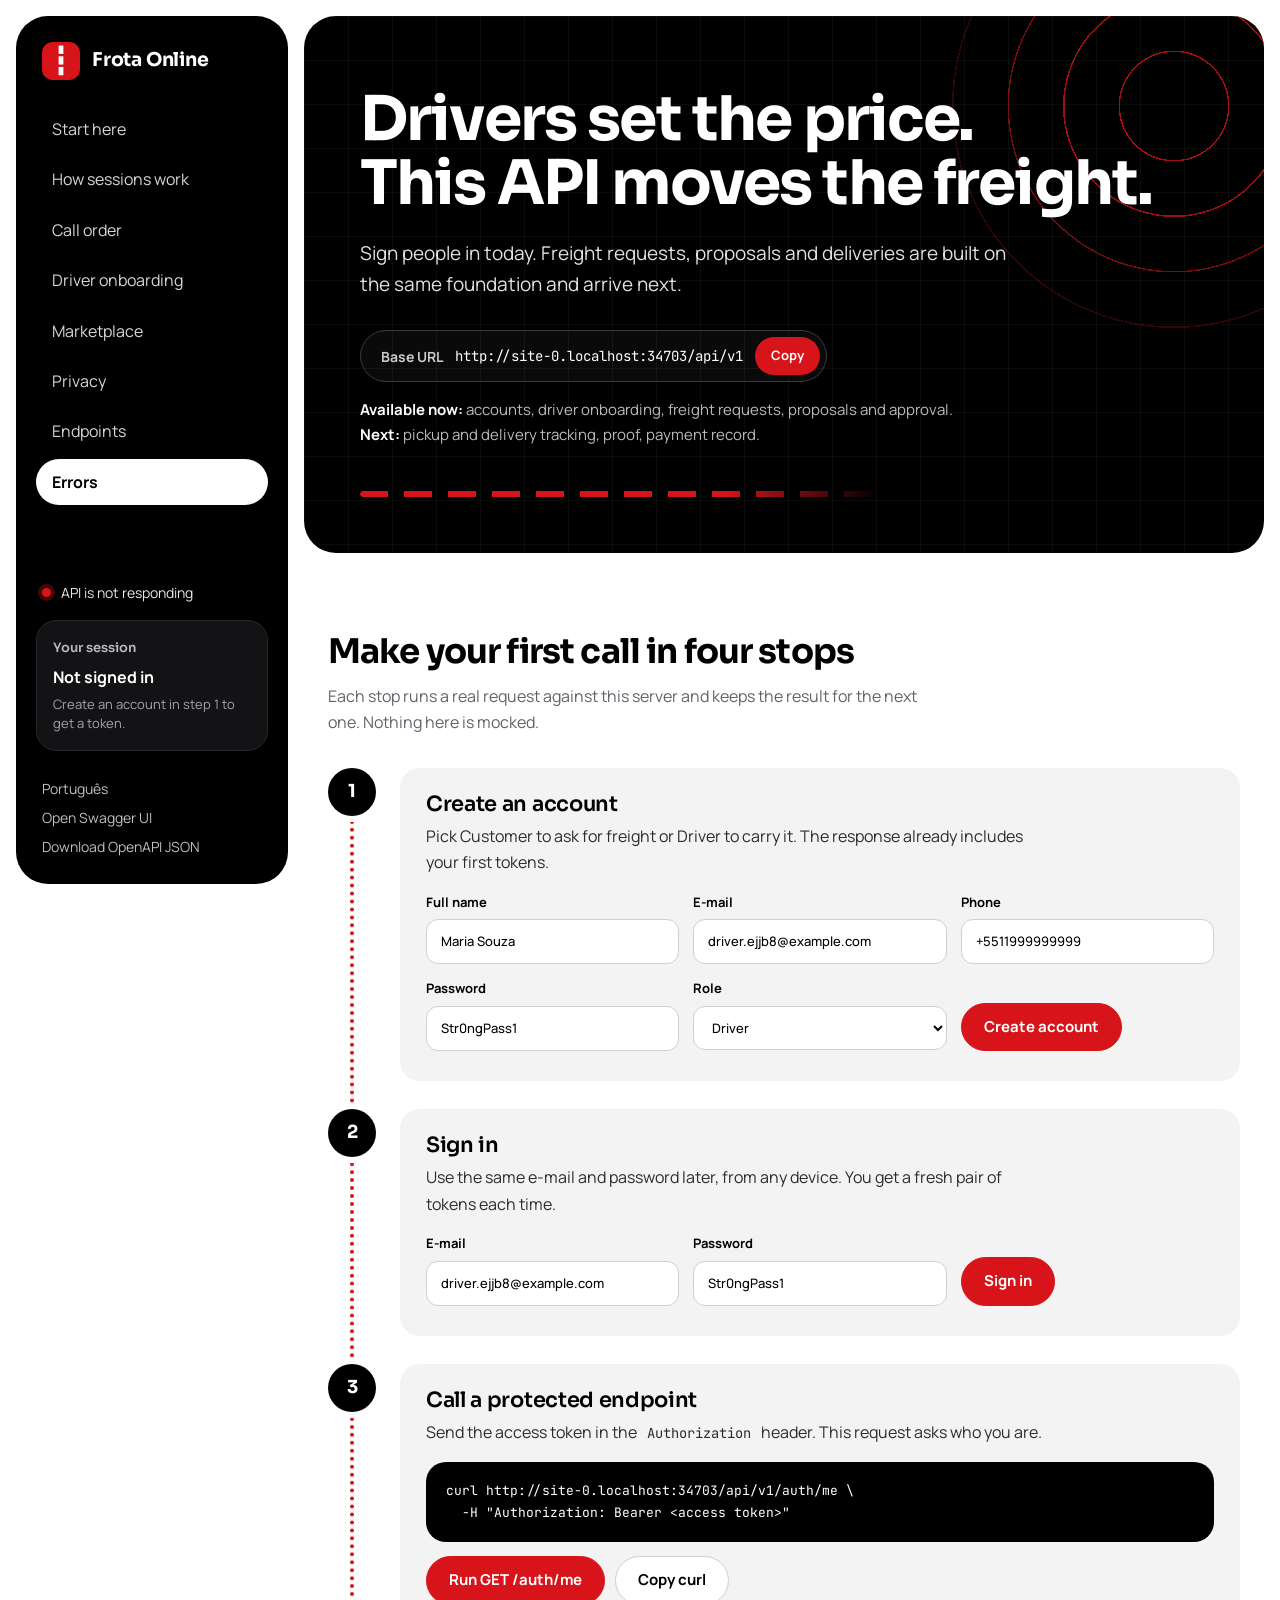
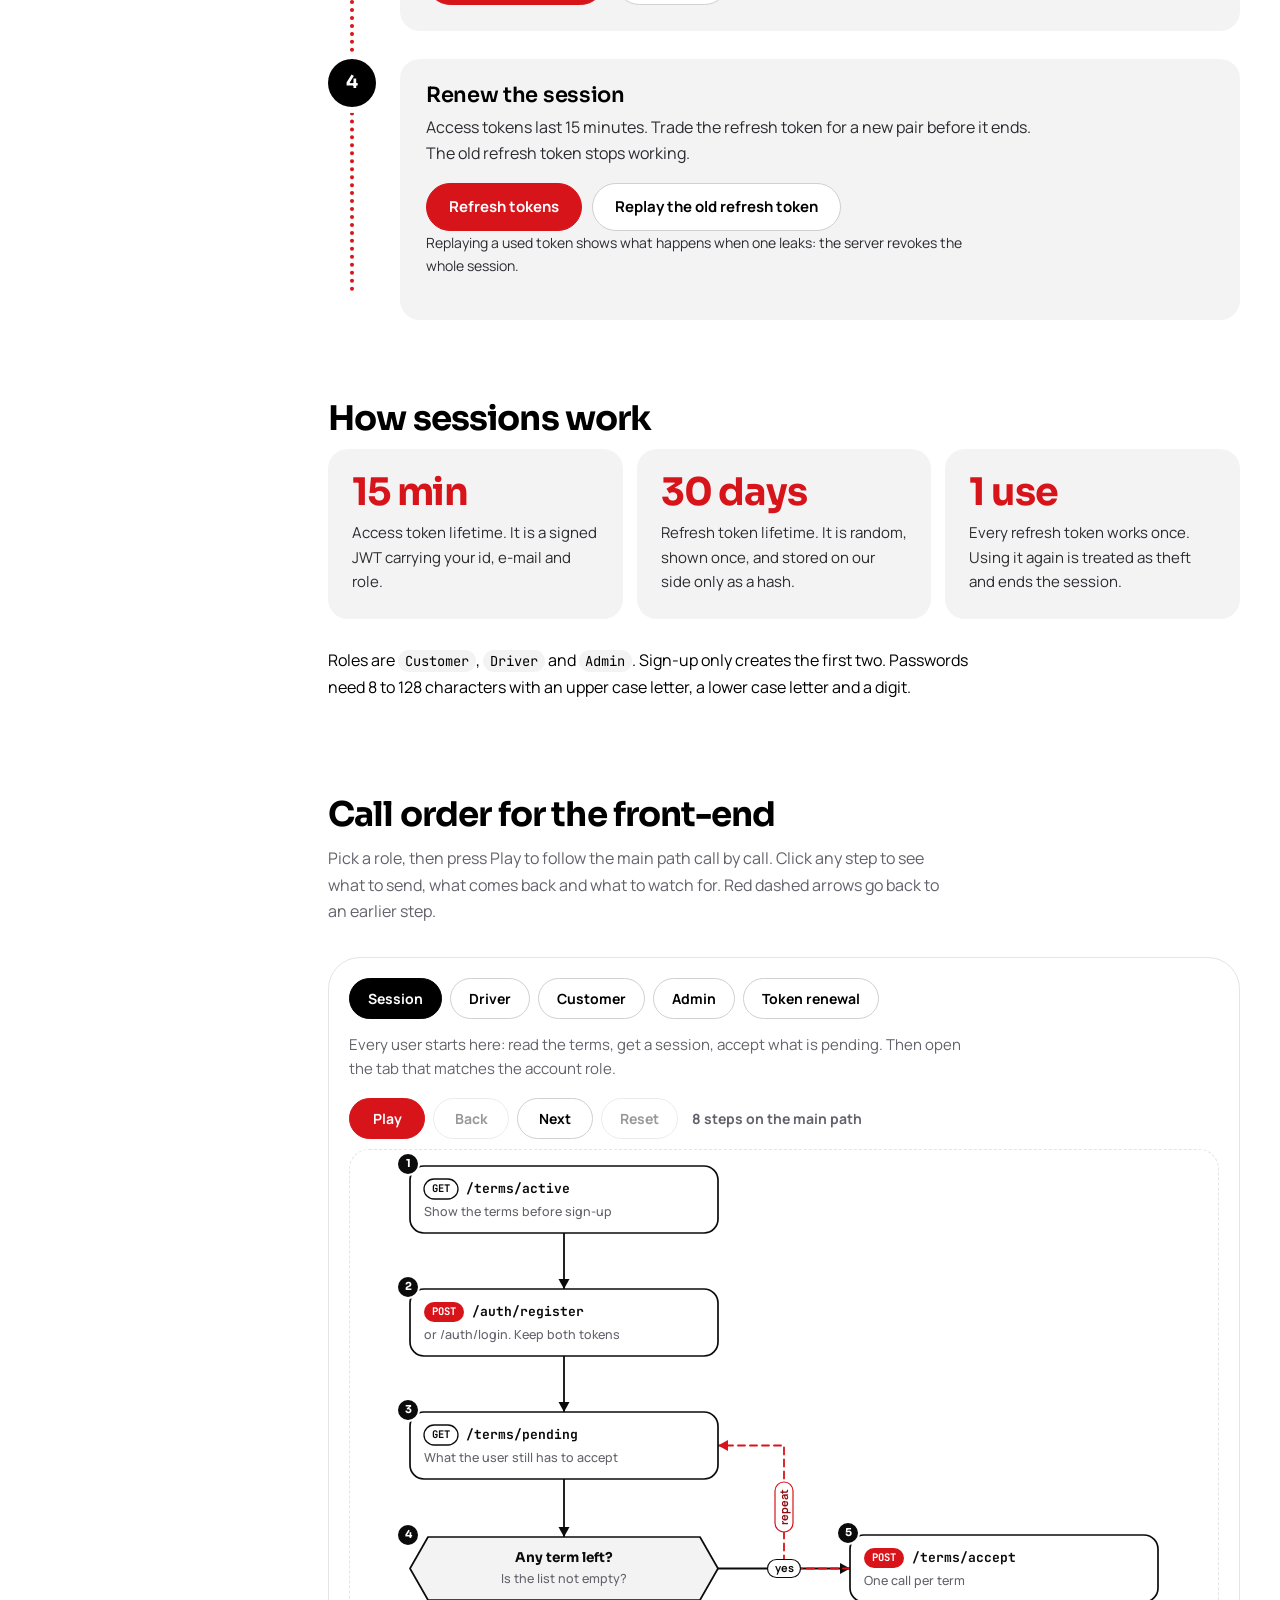
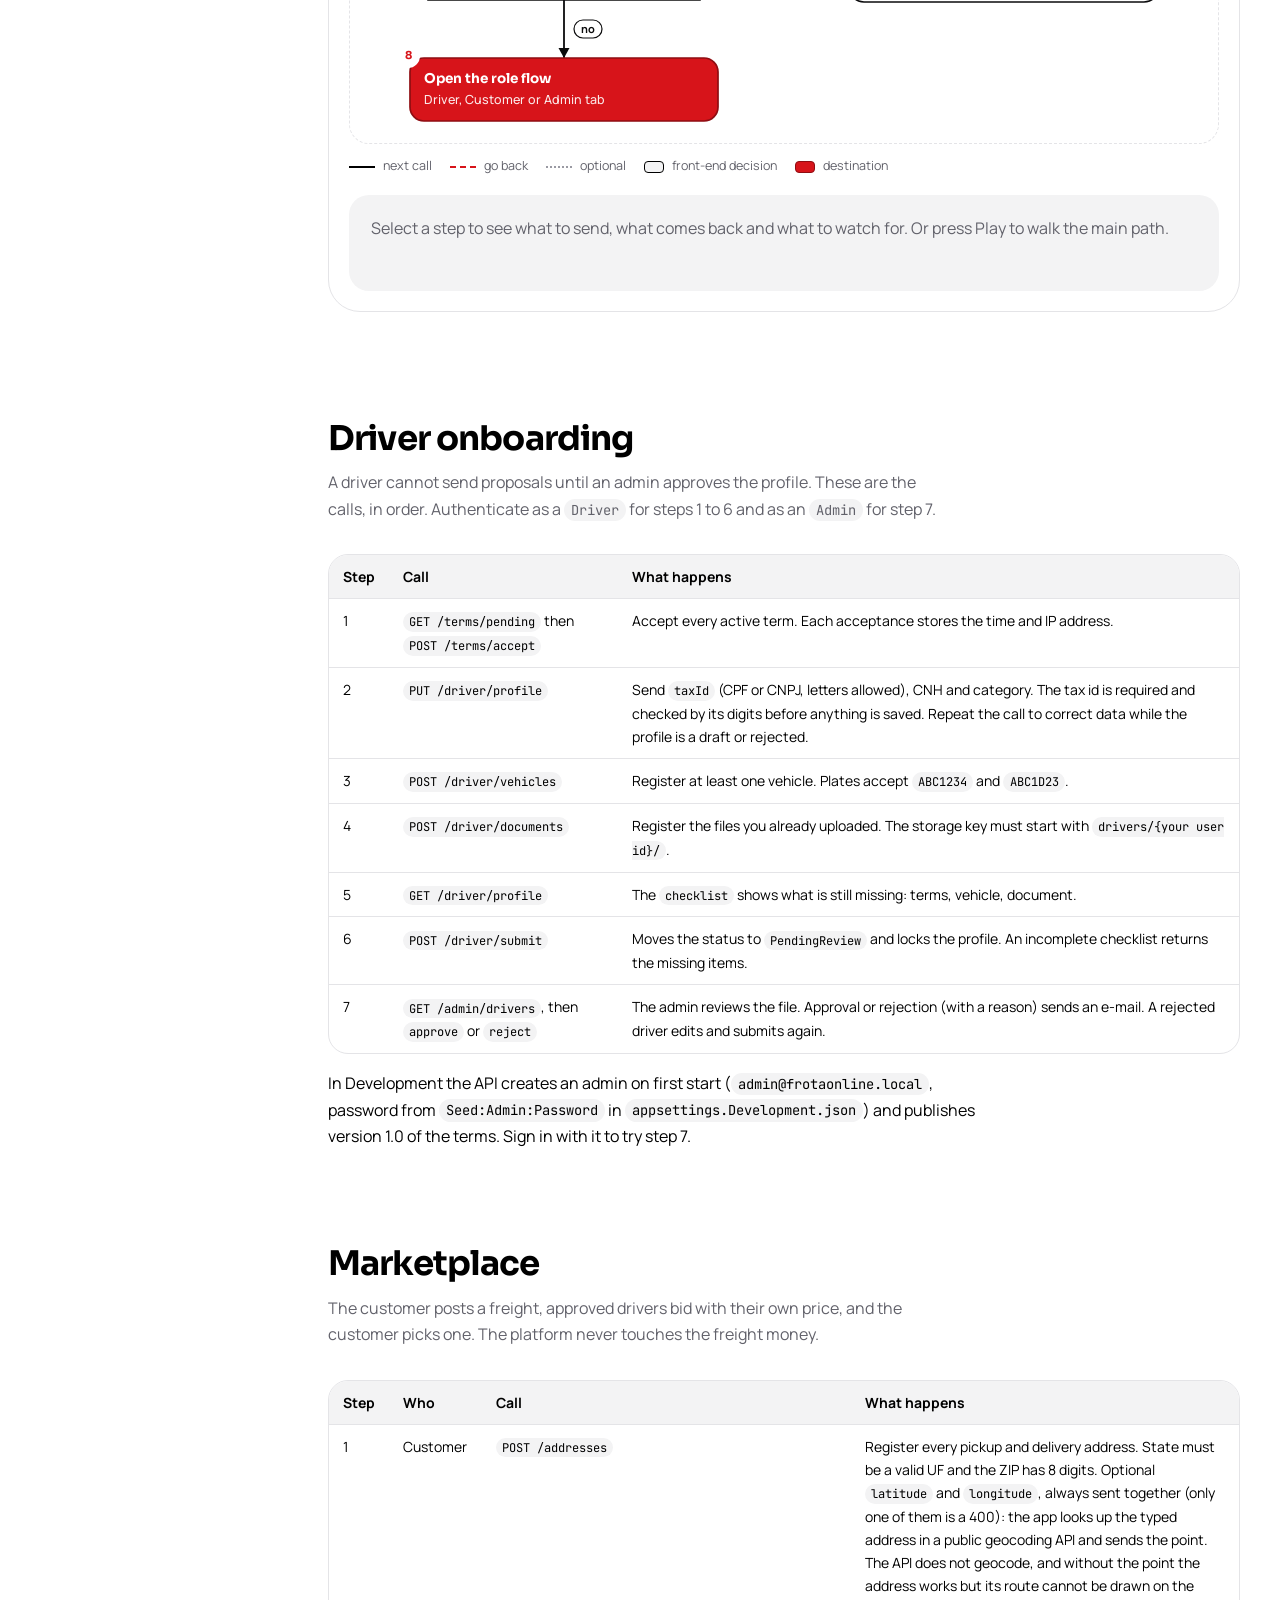
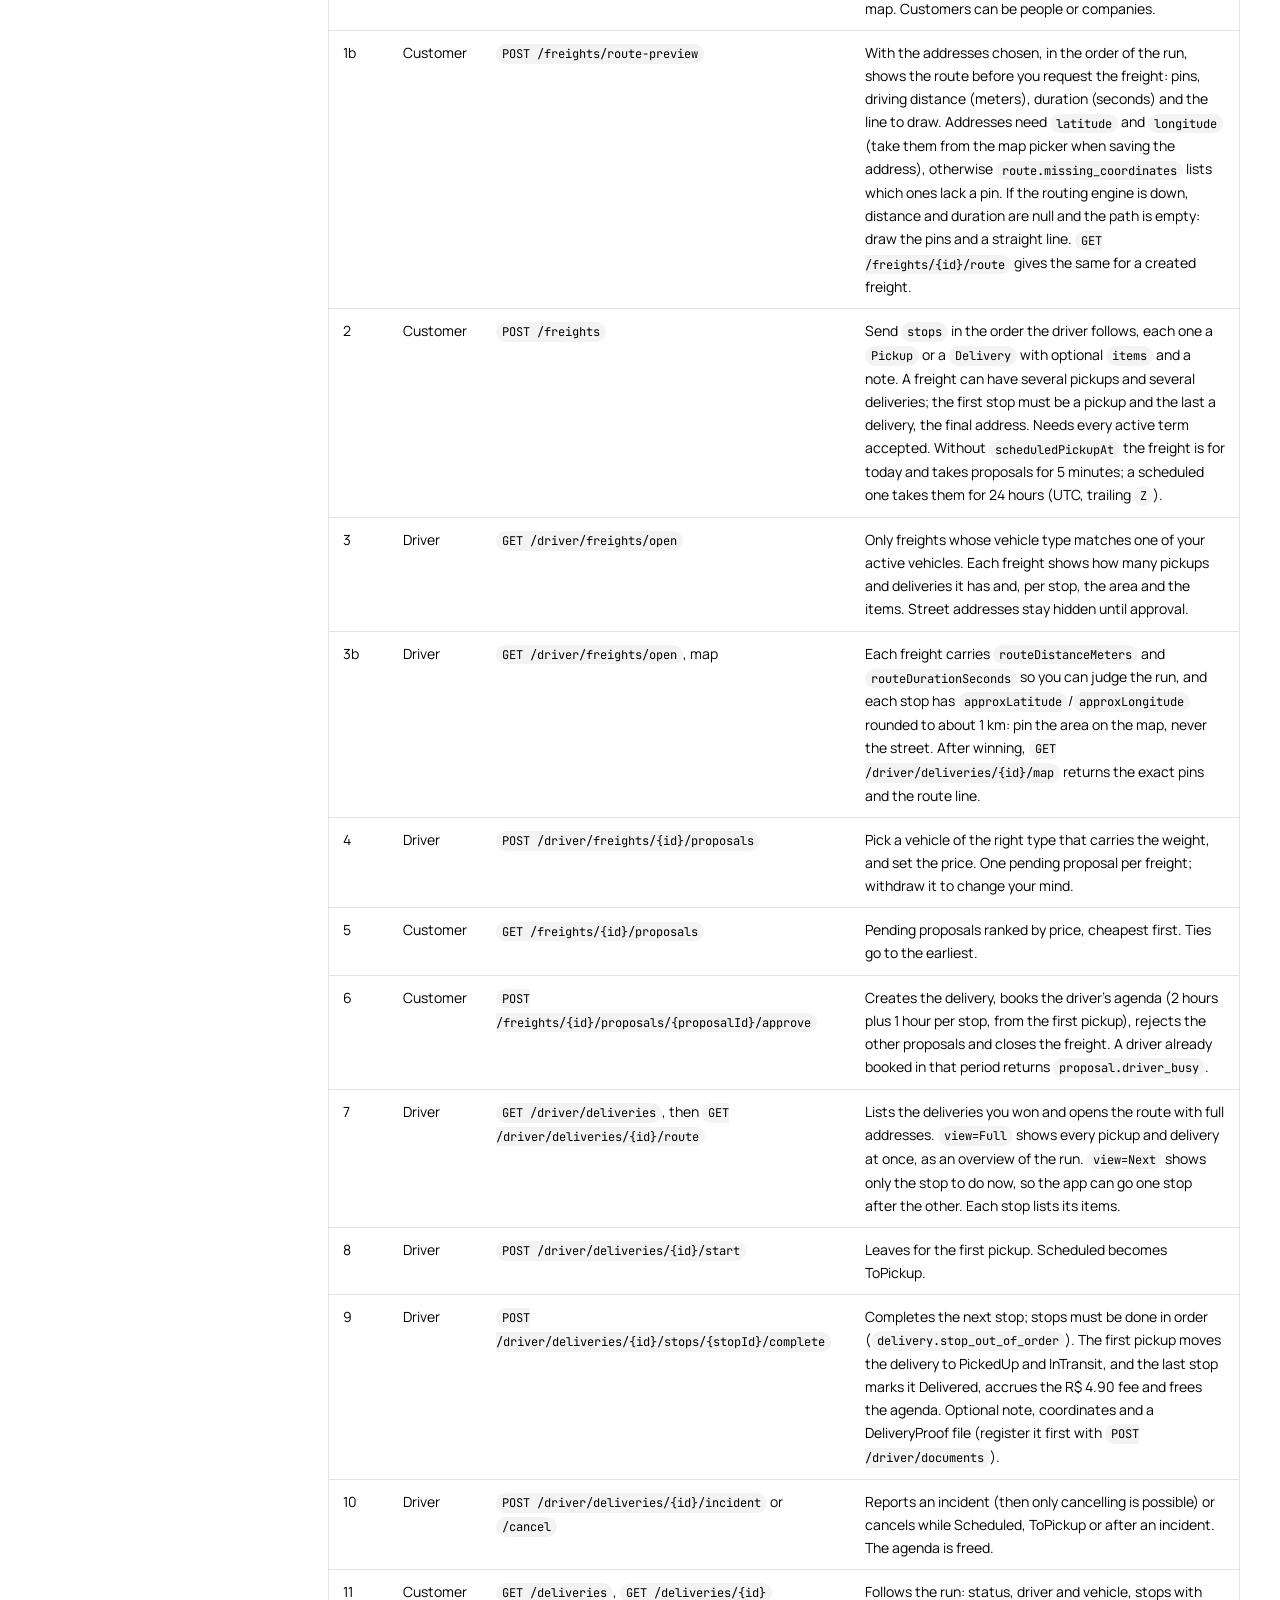
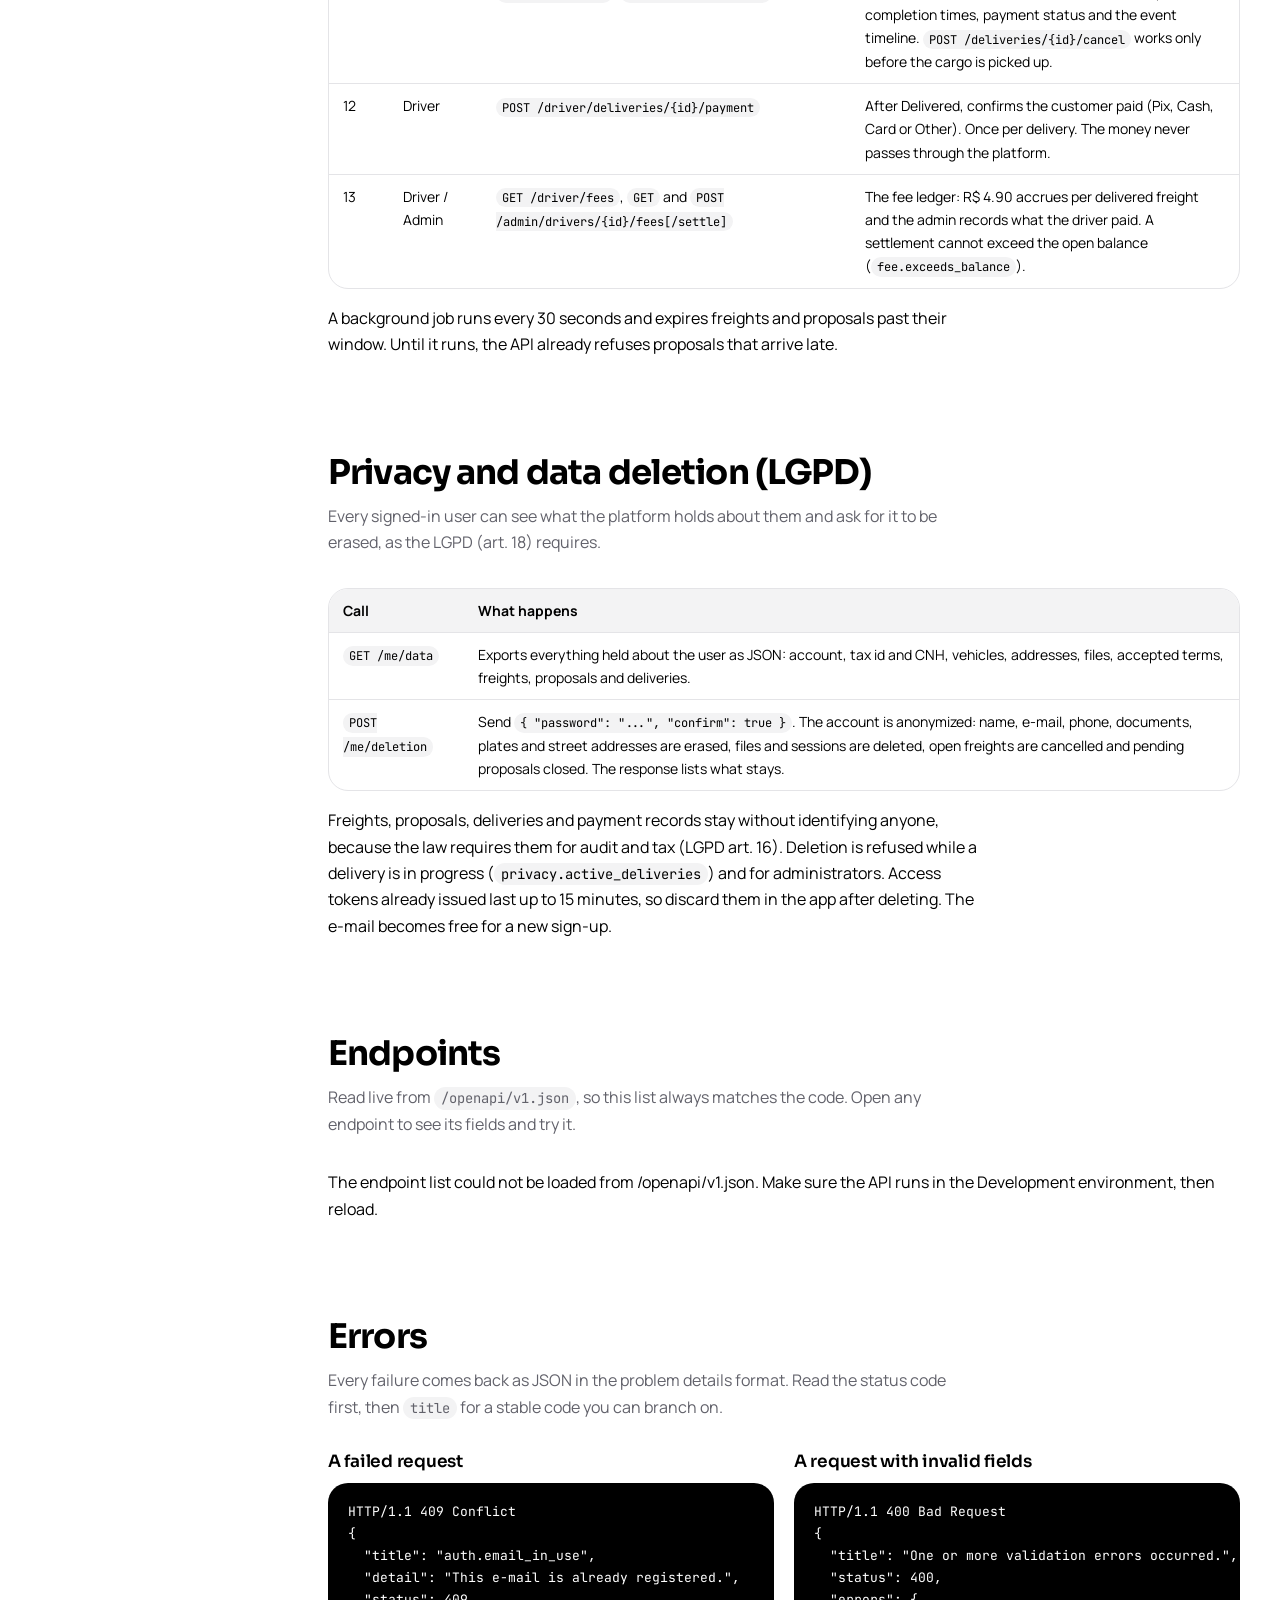
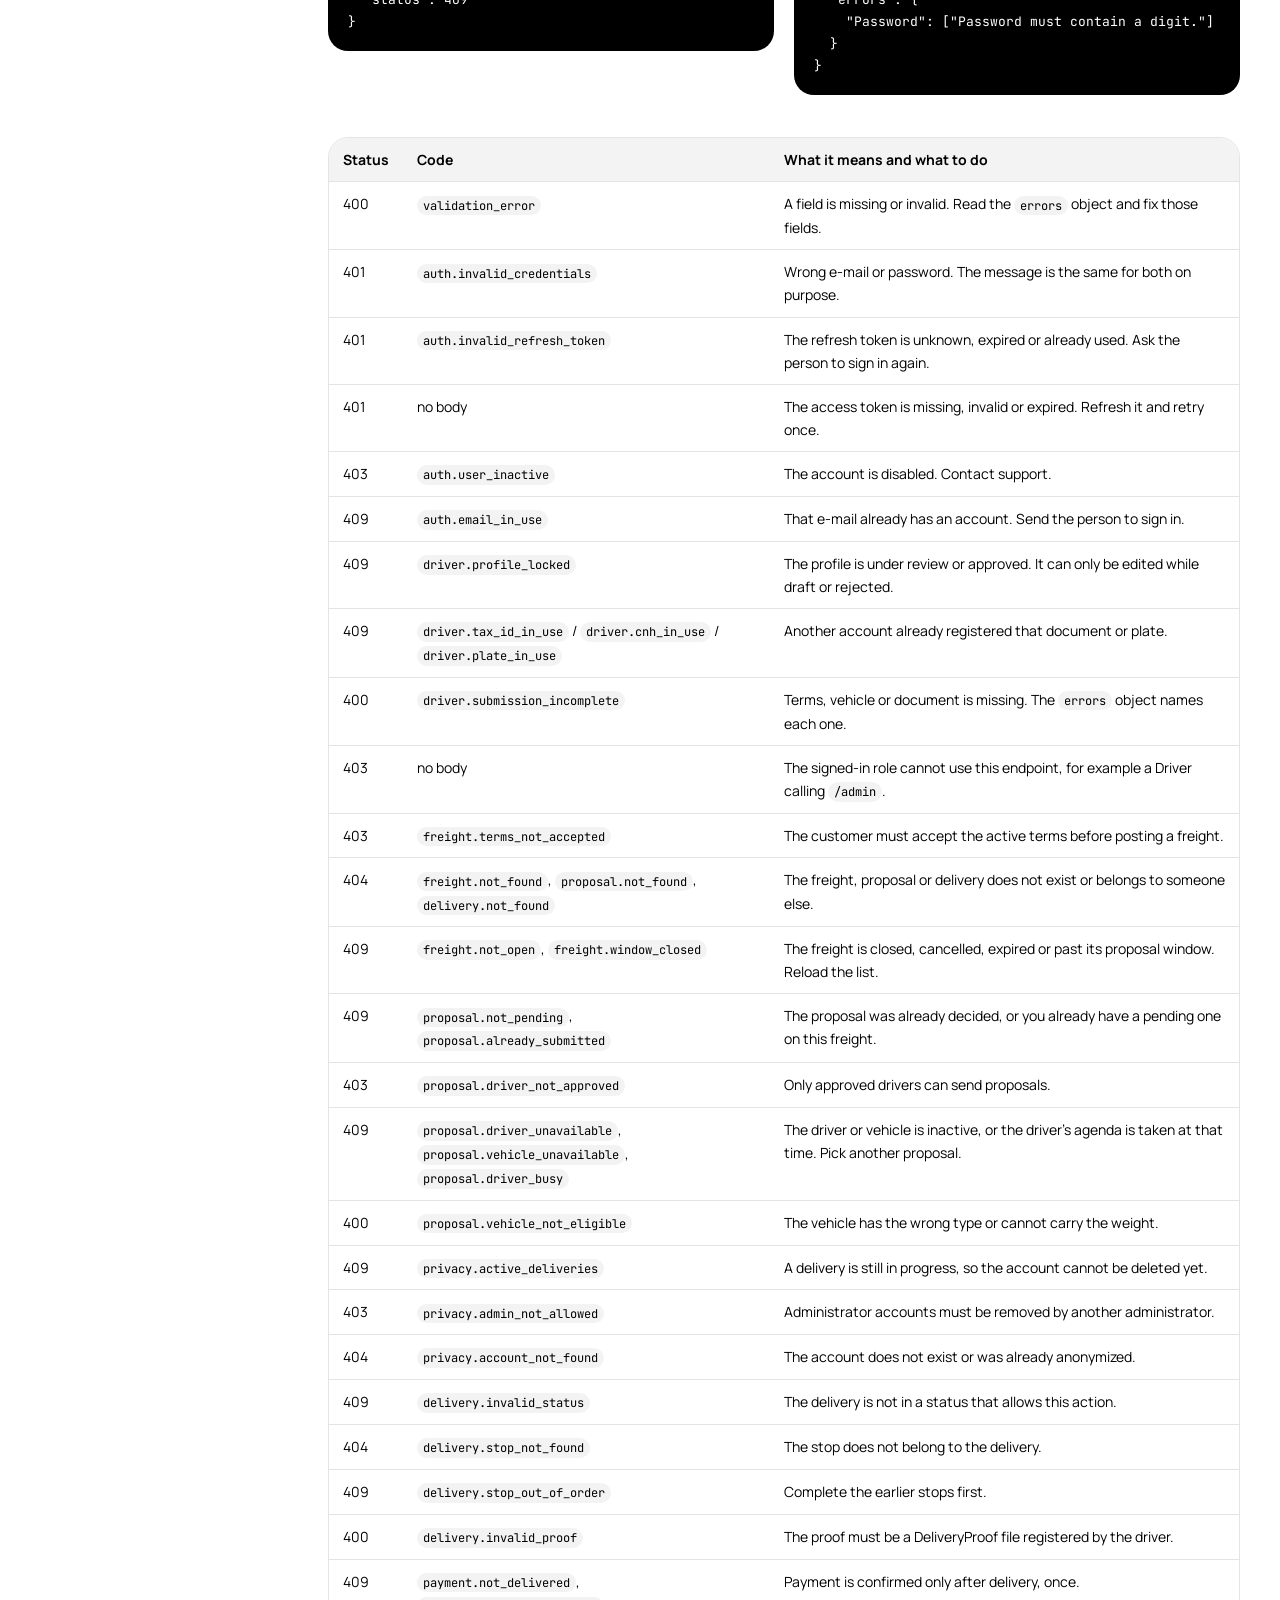
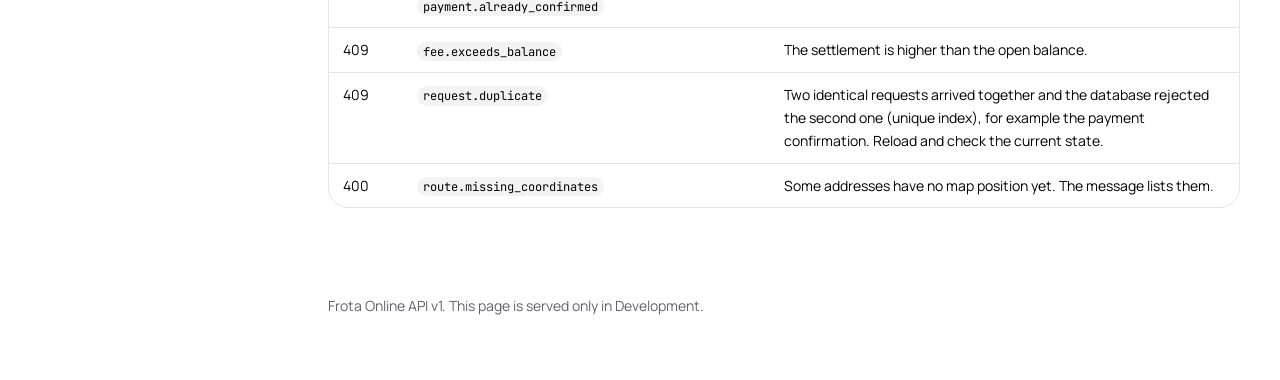
==== src/FrotaOnline.Api/wwwroot/docs/index.html @ 475fb7c1 "Add route on the map for customers and drivers Customers preview the route from saved addresses befo" ====
<!doctype html>
<html lang="en">
<head>
  <meta charset="utf-8">
  <meta name="viewport" content="width=device-width, initial-scale=1">
  <title>Frota Online API</title>
  <link rel="icon" href="data:image/svg+xml,%3Csvg xmlns='http://www.w3.org/2000/svg' viewBox='0 0 32 32'%3E%3Crect width='32' height='32' fill='%23D7141A'/%3E%3Crect x='14' y='3' width='4' height='7' fill='white'/%3E%3Crect x='14' y='12' width='4' height='7' fill='white'/%3E%3Crect x='14' y='21' width='4' height='7' fill='white'/%3E%3C/svg%3E">
  <link rel="preconnect" href="https://fonts.googleapis.com">
  <link rel="preconnect" href="https://fonts.gstatic.com" crossorigin>
  <link href="https://fonts.googleapis.com/css2?family=Sora:wght@600;700&family=Manrope:wght@400;500;700&family=JetBrains+Mono:wght@400;700&display=swap" rel="stylesheet">
  <link rel="stylesheet" href="docs.css">
</head>
<body>
  <a class="skip" href="#start">Skip to content</a>

  <aside class="rail" aria-label="Documentation navigation">
    <a class="brand" href="#top" aria-label="Frota Online API, back to top">
      <svg class="brand-mark" viewBox="0 0 32 32" aria-hidden="true">
        <rect width="32" height="32" rx="9" fill="#D7141A"/>
        <rect x="14" y="3" width="4" height="7" fill="#fff"/>
        <rect x="14" y="12" width="4" height="7" fill="#fff"/>
        <rect x="14" y="21" width="4" height="7" fill="#fff"/>
      </svg>
      <span class="brand-name">Frota Online</span>
    </a>

    <nav class="rail-nav">
      <a href="#start">Start here</a>
      <a href="#tokens">How sessions work</a>
      <a href="#flow">Call order</a>
      <a href="#onboarding">Driver onboarding</a>
      <a href="#marketplace">Marketplace</a>
      <a href="#privacy">Privacy</a>
      <a href="#endpoints">Endpoints</a>
      <a href="#errors">Errors</a>
    </nav>

    <div class="rail-block">
      <div class="status" id="api-status" role="status"><span class="dot"></span><span id="api-status-text">Checking the API</span></div>

      <div class="session" id="session-box">
        <p class="session-title">Your session</p>
        <p class="session-line" id="session-line">Not signed in</p>
        <p class="session-sub" id="session-sub">Create an account in step 1 to get a token.</p>
        <button type="button" class="link-btn" id="clear-session" hidden>Clear session</button>
      </div>
    </div>

    <div class="rail-links">
      <a href="index.pt.html" hreflang="pt-BR" lang="pt-BR">Português</a>
      <a href="/swagger" target="_blank" rel="noopener">Open Swagger UI</a>
      <a href="/openapi/v1.json" target="_blank" rel="noopener">Download OpenAPI JSON</a>
    </div>
  </aside>

  <main id="top">
    <header class="hero">
      <h1>Drivers set the price.<br>This API moves the freight.</h1>
      <p class="hero-lede">Sign people in today. Freight requests, proposals and deliveries are built on the same foundation and arrive next.</p>
      <div class="hero-meta">
        <div class="base-url">
          <span class="base-label">Base URL</span>
          <code id="base-url">/api/v1</code>
          <button type="button" class="copy" data-copy-target="base-url">Copy</button>
        </div>
        <p class="roadmap"><strong>Available now:</strong> accounts, driver onboarding, freight requests, proposals and approval. <strong>Next:</strong> pickup and delivery tracking, proof, payment record.</p>
      </div>
      <div class="roadline" aria-hidden="true"></div>
    </header>

    <section id="start" class="section">
      <h2>Make your first call in four stops</h2>
      <p class="section-lede">Each stop runs a real request against this server and keeps the result for the next one. Nothing here is mocked.</p>

      <ol class="route" id="route">
        <li class="stop" id="stop-1">
          <span class="stop-pin" aria-hidden="true">1</span>
          <div class="stop-body">
            <h3>Create an account</h3>
            <p>Pick Customer to ask for freight or Driver to carry it. The response already includes your first tokens.</p>
            <form class="form-grid" id="form-register" autocomplete="off">
              <label>Full name<input name="fullName" required value="Maria Souza"></label>
              <label>E-mail<input name="email" type="email" required></label>
              <label>Phone<input name="phoneNumber" required value="+5511999999999"></label>
              <label>Password<input name="password" type="text" required value="Str0ngPass1"></label>
              <label>Role
                <select name="role"><option>Driver</option><option>Customer</option></select>
              </label>
              <div class="actions"><button type="submit" class="btn">Create account</button></div>
            </form>
            <div class="result" id="result-1" hidden></div>
          </div>
        </li>

        <li class="stop" id="stop-2">
          <span class="stop-pin" aria-hidden="true">2</span>
          <div class="stop-body">
            <h3>Sign in</h3>
            <p>Use the same e-mail and password later, from any device. You get a fresh pair of tokens each time.</p>
            <form class="form-grid" id="form-login" autocomplete="off">
              <label>E-mail<input name="email" type="email" required></label>
              <label>Password<input name="password" type="text" required value="Str0ngPass1"></label>
              <div class="actions"><button type="submit" class="btn">Sign in</button></div>
            </form>
            <div class="result" id="result-2" hidden></div>
          </div>
        </li>

        <li class="stop" id="stop-3">
          <span class="stop-pin" aria-hidden="true">3</span>
          <div class="stop-body">
            <h3>Call a protected endpoint</h3>
            <p>Send the access token in the <code>Authorization</code> header. This request asks who you are.</p>
            <pre class="code" id="curl-3"></pre>
            <div class="actions">
              <button type="button" class="btn" id="run-3">Run GET /auth/me</button>
              <button type="button" class="btn ghost" data-copy-target="curl-3">Copy curl</button>
            </div>
            <div class="result" id="result-3" hidden></div>
          </div>
        </li>

        <li class="stop" id="stop-4">
          <span class="stop-pin" aria-hidden="true">4</span>
          <div class="stop-body">
            <h3>Renew the session</h3>
            <p>Access tokens last 15 minutes. Trade the refresh token for a new pair before it ends. The old refresh token stops working.</p>
            <div class="actions">
              <button type="button" class="btn" id="run-4">Refresh tokens</button>
              <button type="button" class="btn ghost" id="run-4b">Replay the old refresh token</button>
            </div>
            <p class="hint" id="hint-4">Replaying a used token shows what happens when one leaks: the server revokes the whole session.</p>
            <div class="result" id="result-4" hidden></div>
          </div>
        </li>
      </ol>
    </section>

    <section id="tokens" class="section">
      <h2>How sessions work</h2>
      <div class="facts">
        <div class="fact"><span class="fact-num">15 min</span><p>Access token lifetime. It is a signed JWT carrying your id, e-mail and role.</p></div>
        <div class="fact"><span class="fact-num">30 days</span><p>Refresh token lifetime. It is random, shown once, and stored on our side only as a hash.</p></div>
        <div class="fact"><span class="fact-num">1 use</span><p>Every refresh token works once. Using it again is treated as theft and ends the session.</p></div>
      </div>
      <p class="prose">Roles are <code>Customer</code>, <code>Driver</code> and <code>Admin</code>. Sign-up only creates the first two. Passwords need 8 to 128 characters with an upper case letter, a lower case letter and a digit.</p>
    </section>

    <section id="flow" class="section">
      <h2>Call order for the front-end</h2>
      <p class="section-lede">Pick a role, then press Play to follow the main path call by call. Click any step to see what to send, what comes back and what to watch for. Red dashed arrows go back to an earlier step.</p>
      <div class="flow-app" id="flow-app">
        <div class="flow-tabs" id="flow-tabs" role="tablist" aria-label="Choose a flow"></div>
        <p class="flow-intro" id="flow-intro"></p>
        <div class="flow-bar">
          <button type="button" class="btn" id="flow-play">Play</button>
          <button type="button" class="btn ghost" id="flow-back">Back</button>
          <button type="button" class="btn ghost" id="flow-next">Next</button>
          <button type="button" class="btn ghost" id="flow-reset">Reset</button>
          <span class="flow-step" id="flow-step" role="status" aria-live="polite"></span>
        </div>
        <div class="flow-stage"><canvas id="flow-canvas" tabindex="0" role="img" aria-label="Call order diagram"></canvas></div>
        <ul class="flow-legend" aria-hidden="true">
          <li><i class="lg-solid"></i>next call</li>
          <li><i class="lg-loop"></i>go back</li>
          <li><i class="lg-opt"></i>optional</li>
          <li><i class="lg-dec"></i>front-end decision</li>
          <li><i class="lg-go"></i>destination</li>
        </ul>
        <div class="flow-detail" id="flow-detail"></div>
        <ol class="sr-only" id="flow-text" aria-label="Steps in order"></ol>
        <noscript><p class="muted">The interactive diagram needs JavaScript. The endpoint list below has every call.</p></noscript>
      </div>
    </section>

    <section id="onboarding" class="section">
      <h2>Driver onboarding</h2>
      <p class="section-lede">A driver cannot send proposals until an admin approves the profile. These are the calls, in order. Authenticate as a <code>Driver</code> for steps 1 to 6 and as an <code>Admin</code> for step 7.</p>
      <div class="table-wrap">
        <table class="grid">
          <thead><tr><th>Step</th><th>Call</th><th>What happens</th></tr></thead>
          <tbody>
            <tr><td>1</td><td><code>GET /terms/pending</code> then <code>POST /terms/accept</code></td><td>Accept every active term. Each acceptance stores the time and IP address.</td></tr>
            <tr><td>2</td><td><code>PUT /driver/profile</code></td><td>Send <code>taxId</code> (CPF or CNPJ, letters allowed), CNH and category. The tax id is required and checked by its digits before anything is saved. Repeat the call to correct data while the profile is a draft or rejected.</td></tr>
            <tr><td>3</td><td><code>POST /driver/vehicles</code></td><td>Register at least one vehicle. Plates accept <code>ABC1234</code> and <code>ABC1D23</code>.</td></tr>
            <tr><td>4</td><td><code>POST /driver/documents</code></td><td>Register the files you already uploaded. The storage key must start with <code>drivers/{your user id}/</code>.</td></tr>
            <tr><td>5</td><td><code>GET /driver/profile</code></td><td>The <code>checklist</code> shows what is still missing: terms, vehicle, document.</td></tr>
            <tr><td>6</td><td><code>POST /driver/submit</code></td><td>Moves the status to <code>PendingReview</code> and locks the profile. An incomplete checklist returns the missing items.</td></tr>
            <tr><td>7</td><td><code>GET /admin/drivers</code>, then <code>approve</code> or <code>reject</code></td><td>The admin reviews the file. Approval or rejection (with a reason) sends an e-mail. A rejected driver edits and submits again.</td></tr>
          </tbody>
        </table>
      </div>
      <p class="prose">In Development the API creates an admin on first start (<code>admin@frotaonline.local</code>, password from <code>Seed:Admin:Password</code> in <code>appsettings.Development.json</code>) and publishes version 1.0 of the terms. Sign in with it to try step 7.</p>
    </section>

    <section id="marketplace" class="section">
      <h2>Marketplace</h2>
      <p class="section-lede">The customer posts a freight, approved drivers bid with their own price, and the customer picks one. The platform never touches the freight money.</p>
      <div class="table-wrap">
        <table class="grid">
          <thead><tr><th>Step</th><th>Who</th><th>Call</th><th>What happens</th></tr></thead>
          <tbody>
            <tr><td>1</td><td>Customer</td><td><code>POST /addresses</code></td><td>Register every pickup and delivery address. State must be a valid UF and the ZIP has 8 digits. Optional <code>latitude</code> and <code>longitude</code>, always sent together (only one of them is a 400): the app looks up the typed address in a public geocoding API and sends the point. The API does not geocode, and without the point the address works but its route cannot be drawn on the map. Customers can be people or companies.</td></tr>
            <tr><td>1b</td><td>Customer</td><td><code>POST /freights/route-preview</code></td><td>With the addresses chosen, in the order of the run, shows the route before you request the freight: pins, driving distance (meters), duration (seconds) and the line to draw. Addresses need <code>latitude</code> and <code>longitude</code> (take them from the map picker when saving the address), otherwise <code>route.missing_coordinates</code> lists which ones lack a pin. If the routing engine is down, distance and duration are null and the path is empty: draw the pins and a straight line. <code>GET /freights/{id}/route</code> gives the same for a created freight.</td></tr>
            <tr><td>2</td><td>Customer</td><td><code>POST /freights</code></td><td>Send <code>stops</code> in the order the driver follows, each one a <code>Pickup</code> or a <code>Delivery</code> with optional <code>items</code> and a note. A freight can have several pickups and several deliveries; the first stop must be a pickup and the last a delivery, the final address. Needs every active term accepted. Without <code>scheduledPickupAt</code> the freight is for today and takes proposals for 5 minutes; a scheduled one takes them for 24 hours (UTC, trailing <code>Z</code>).</td></tr>
            <tr><td>3</td><td>Driver</td><td><code>GET /driver/freights/open</code></td><td>Only freights whose vehicle type matches one of your active vehicles. Each freight shows how many pickups and deliveries it has and, per stop, the area and the items. Street addresses stay hidden until approval.</td></tr>
            <tr><td>3b</td><td>Driver</td><td><code>GET /driver/freights/open</code>, map</td><td>Each freight carries <code>routeDistanceMeters</code> and <code>routeDurationSeconds</code> so you can judge the run, and each stop has <code>approxLatitude</code>/<code>approxLongitude</code> rounded to about 1 km: pin the area on the map, never the street. After winning, <code>GET /driver/deliveries/{id}/map</code> returns the exact pins and the route line.</td></tr>
            <tr><td>4</td><td>Driver</td><td><code>POST /driver/freights/{id}/proposals</code></td><td>Pick a vehicle of the right type that carries the weight, and set the price. One pending proposal per freight; withdraw it to change your mind.</td></tr>
            <tr><td>5</td><td>Customer</td><td><code>GET /freights/{id}/proposals</code></td><td>Pending proposals ranked by price, cheapest first. Ties go to the earliest.</td></tr>
            <tr><td>6</td><td>Customer</td><td><code>POST /freights/{id}/proposals/{proposalId}/approve</code></td><td>Creates the delivery, books the driver's agenda (2 hours plus 1 hour per stop, from the first pickup), rejects the other proposals and closes the freight. A driver already booked in that period returns <code>proposal.driver_busy</code>.</td></tr>
            <tr><td>7</td><td>Driver</td><td><code>GET /driver/deliveries</code>, then <code>GET /driver/deliveries/{id}/route</code></td><td>Lists the deliveries you won and opens the route with full addresses. <code>view=Full</code> shows every pickup and delivery at once, as an overview of the run. <code>view=Next</code> shows only the stop to do now, so the app can go one stop after the other. Each stop lists its items.</td></tr>
            <tr><td>8</td><td>Driver</td><td><code>POST /driver/deliveries/{id}/start</code></td><td>Leaves for the first pickup. Scheduled becomes ToPickup.</td></tr>
            <tr><td>9</td><td>Driver</td><td><code>POST /driver/deliveries/{id}/stops/{stopId}/complete</code></td><td>Completes the next stop; stops must be done in order (<code>delivery.stop_out_of_order</code>). The first pickup moves the delivery to PickedUp and InTransit, and the last stop marks it Delivered, accrues the R$ 4.90 fee and frees the agenda. Optional note, coordinates and a DeliveryProof file (register it first with <code>POST /driver/documents</code>).</td></tr>
            <tr><td>10</td><td>Driver</td><td><code>POST /driver/deliveries/{id}/incident</code> or <code>/cancel</code></td><td>Reports an incident (then only cancelling is possible) or cancels while Scheduled, ToPickup or after an incident. The agenda is freed.</td></tr>
            <tr><td>11</td><td>Customer</td><td><code>GET /deliveries</code>, <code>GET /deliveries/{id}</code></td><td>Follows the run: status, driver and vehicle, stops with completion times, payment status and the event timeline. <code>POST /deliveries/{id}/cancel</code> works only before the cargo is picked up.</td></tr>
            <tr><td>12</td><td>Driver</td><td><code>POST /driver/deliveries/{id}/payment</code></td><td>After Delivered, confirms the customer paid (Pix, Cash, Card or Other). Once per delivery. The money never passes through the platform.</td></tr>
            <tr><td>13</td><td>Driver / Admin</td><td><code>GET /driver/fees</code>, <code>GET</code> and <code>POST /admin/drivers/{id}/fees[/settle]</code></td><td>The fee ledger: R$ 4.90 accrues per delivered freight and the admin records what the driver paid. A settlement cannot exceed the open balance (<code>fee.exceeds_balance</code>).</td></tr>
          </tbody>
        </table>
      </div>
      <p class="prose">A background job runs every 30 seconds and expires freights and proposals past their window. Until it runs, the API already refuses proposals that arrive late.</p>
    </section>

    <section id="privacy" class="section">
      <h2>Privacy and data deletion (LGPD)</h2>
      <p class="section-lede">Every signed-in user can see what the platform holds about them and ask for it to be erased, as the LGPD (art. 18) requires.</p>
      <div class="table-wrap">
        <table class="grid">
          <thead><tr><th>Call</th><th>What happens</th></tr></thead>
          <tbody>
            <tr><td><code>GET /me/data</code></td><td>Exports everything held about the user as JSON: account, tax id and CNH, vehicles, addresses, files, accepted terms, freights, proposals and deliveries.</td></tr>
            <tr><td><code>POST /me/deletion</code></td><td>Send <code>{ "password": "...", "confirm": true }</code>. The account is anonymized: name, e-mail, phone, documents, plates and street addresses are erased, files and sessions are deleted, open freights are cancelled and pending proposals closed. The response lists what stays.</td></tr>
          </tbody>
        </table>
      </div>
      <p class="prose">Freights, proposals, deliveries and payment records stay without identifying anyone, because the law requires them for audit and tax (LGPD art. 16). Deletion is refused while a delivery is in progress (<code>privacy.active_deliveries</code>) and for administrators. Access tokens already issued last up to 15 minutes, so discard them in the app after deleting. The e-mail becomes free for a new sign-up.</p>
    </section>

    <section id="endpoints" class="section">
      <h2>Endpoints</h2>
      <p class="section-lede">Read live from <code>/openapi/v1.json</code>, so this list always matches the code. Open any endpoint to see its fields and try it.</p>
      <div id="endpoint-list" class="endpoint-list"><p class="muted">Loading endpoints</p></div>
    </section>

    <section id="errors" class="section">
      <h2>Errors</h2>
      <p class="section-lede">Every failure comes back as JSON in the problem details format. Read the status code first, then <code>title</code> for a stable code you can branch on.</p>
      <div class="two-col">
        <div>
          <h3 class="mini">A failed request</h3>
          <pre class="code">HTTP/1.1 409 Conflict
{
  "title": "auth.email_in_use",
  "detail": "This e-mail is already registered.",
  "status": 409
}</pre>
        </div>
        <div>
          <h3 class="mini">A request with invalid fields</h3>
          <pre class="code">HTTP/1.1 400 Bad Request
{
  "title": "One or more validation errors occurred.",
  "status": 400,
  "errors": {
    "Password": ["Password must contain a digit."]
  }
}</pre>
        </div>
      </div>
      <div class="table-wrap">
        <table class="grid">
          <thead><tr><th>Status</th><th>Code</th><th>What it means and what to do</th></tr></thead>
          <tbody>
            <tr><td>400</td><td><code>validation_error</code></td><td>A field is missing or invalid. Read the <code>errors</code> object and fix those fields.</td></tr>
            <tr><td>401</td><td><code>auth.invalid_credentials</code></td><td>Wrong e-mail or password. The message is the same for both on purpose.</td></tr>
            <tr><td>401</td><td><code>auth.invalid_refresh_token</code></td><td>The refresh token is unknown, expired or already used. Ask the person to sign in again.</td></tr>
            <tr><td>401</td><td>no body</td><td>The access token is missing, invalid or expired. Refresh it and retry once.</td></tr>
            <tr><td>403</td><td><code>auth.user_inactive</code></td><td>The account is disabled. Contact support.</td></tr>
            <tr><td>409</td><td><code>auth.email_in_use</code></td><td>That e-mail already has an account. Send the person to sign in.</td></tr>
            <tr><td>409</td><td><code>driver.profile_locked</code></td><td>The profile is under review or approved. It can only be edited while draft or rejected.</td></tr>
            <tr><td>409</td><td><code>driver.tax_id_in_use</code> / <code>driver.cnh_in_use</code> / <code>driver.plate_in_use</code></td><td>Another account already registered that document or plate.</td></tr>
            <tr><td>400</td><td><code>driver.submission_incomplete</code></td><td>Terms, vehicle or document is missing. The <code>errors</code> object names each one.</td></tr>
            <tr><td>403</td><td>no body</td><td>The signed-in role cannot use this endpoint, for example a Driver calling <code>/admin</code>.</td></tr>
            <tr><td>403</td><td><code>freight.terms_not_accepted</code></td><td>The customer must accept the active terms before posting a freight.</td></tr>
            <tr><td>404</td><td><code>freight.not_found</code>, <code>proposal.not_found</code>, <code>delivery.not_found</code></td><td>The freight, proposal or delivery does not exist or belongs to someone else.</td></tr>
            <tr><td>409</td><td><code>freight.not_open</code>, <code>freight.window_closed</code></td><td>The freight is closed, cancelled, expired or past its proposal window. Reload the list.</td></tr>
            <tr><td>409</td><td><code>proposal.not_pending</code>, <code>proposal.already_submitted</code></td><td>The proposal was already decided, or you already have a pending one on this freight.</td></tr>
            <tr><td>403</td><td><code>proposal.driver_not_approved</code></td><td>Only approved drivers can send proposals.</td></tr>
            <tr><td>409</td><td><code>proposal.driver_unavailable</code>, <code>proposal.vehicle_unavailable</code>, <code>proposal.driver_busy</code></td><td>The driver or vehicle is inactive, or the driver's agenda is taken at that time. Pick another proposal.</td></tr>
            <tr><td>400</td><td><code>proposal.vehicle_not_eligible</code></td><td>The vehicle has the wrong type or cannot carry the weight.</td></tr>
            <tr><td>409</td><td><code>privacy.active_deliveries</code></td><td>A delivery is still in progress, so the account cannot be deleted yet.</td></tr>
            <tr><td>403</td><td><code>privacy.admin_not_allowed</code></td><td>Administrator accounts must be removed by another administrator.</td></tr>
            <tr><td>404</td><td><code>privacy.account_not_found</code></td><td>The account does not exist or was already anonymized.</td></tr>
            <tr><td>409</td><td><code>delivery.invalid_status</code></td><td>The delivery is not in a status that allows this action.</td></tr>
            <tr><td>404</td><td><code>delivery.stop_not_found</code></td><td>The stop does not belong to the delivery.</td></tr>
            <tr><td>409</td><td><code>delivery.stop_out_of_order</code></td><td>Complete the earlier stops first.</td></tr>
            <tr><td>400</td><td><code>delivery.invalid_proof</code></td><td>The proof must be a DeliveryProof file registered by the driver.</td></tr>
            <tr><td>409</td><td><code>payment.not_delivered</code>, <code>payment.already_confirmed</code></td><td>Payment is confirmed only after delivery, once.</td></tr>
            <tr><td>409</td><td><code>fee.exceeds_balance</code></td><td>The settlement is higher than the open balance.</td></tr>
            <tr><td>409</td><td><code>request.duplicate</code></td><td>Two identical requests arrived together and the database rejected the second one (unique index), for example the payment confirmation. Reload and check the current state.</td></tr>
            <tr><td>400</td><td><code>route.missing_coordinates</code></td><td>Some addresses have no map position yet. The message lists them.</td></tr>
          </tbody>
        </table>
      </div>
    </section>

    <footer class="footer">
      <p>Frota Online API v1. This page is served only in Development.</p>
    </footer>
  </main>

  <script src="docs.js"></script>
  <script src="flow.js" charset="utf-8"></script>
</body>
</html>
---- src/FrotaOnline.Api/wwwroot/docs/docs.css ----
:root {
  --black: #000000;
  --white: #ffffff;
  --red: #d7141a;
  --red-deep: #8f0d12;
  --panel: #f3f3f4;
  --line: #e4e4e7;
  --ink-soft: #62626b;
  --rail-w: 272px;
  --gap: 16px;
  --r-sm: 12px;
  --r-md: 20px;
  --r-lg: 32px;
  --font-display: "Sora", "Segoe UI", system-ui, sans-serif;
  --font-body: "Manrope", system-ui, -apple-system, "Segoe UI", sans-serif;
  --font-mono: "JetBrains Mono", ui-monospace, SFMono-Regular, Menlo, Consolas, monospace;
}

* { box-sizing: border-box; }
html { scroll-behavior: smooth; scroll-padding-top: 24px; }
body {
  margin: 0; font-family: var(--font-body); font-size: 16px; line-height: 1.65;
  color: var(--black); background: var(--white);
}
code, pre, .mono { font-family: var(--font-mono); }
code { font-size: 0.86em; background: var(--panel); padding: 0.15em 0.5em; border-radius: 999px; }
a { color: inherit; }
:focus-visible { outline: 3px solid var(--red); outline-offset: 3px; border-radius: 8px; }
.skip { position: absolute; left: -999px; top: 8px; background: var(--red); color: #fff; padding: 8px 14px; border-radius: 999px; z-index: 50; }
.skip:focus { left: 8px; }
.muted { color: var(--ink-soft); }

/* Floating rail */
.rail {
  position: fixed; top: var(--gap); bottom: var(--gap); left: var(--gap); width: var(--rail-w);
  background: var(--black); color: var(--white); border-radius: var(--r-lg);
  display: flex; flex-direction: column; gap: 26px; padding: 26px 20px; overflow-y: auto; z-index: 20;
}
.brand { display: flex; align-items: center; gap: 12px; text-decoration: none; padding: 0 6px; }
.brand-mark { width: 38px; height: 38px; flex: none; }
.brand-name { font-family: var(--font-display); font-weight: 700; font-size: 19px; letter-spacing: -0.01em; }
.rail-nav { display: flex; flex-direction: column; gap: 4px; }
.rail-nav a {
  text-decoration: none; padding: 10px 16px; border-radius: 999px; color: #d6d6da;
  transition: background .2s, color .2s;
}
.rail-nav a:hover { background: #1b1b1d; color: var(--white); }
.rail-nav a.active { background: var(--white); color: var(--black); font-weight: 700; }
.rail-block { display: flex; flex-direction: column; gap: 16px; margin-top: auto; }
.status { display: flex; align-items: center; gap: 10px; font-size: 14px; color: #e8e8ea; padding: 0 6px; }
.dot { width: 9px; height: 9px; border-radius: 50%; background: #6b6b72; flex: none; }
.status.ok .dot { background: var(--white); box-shadow: 0 0 0 4px rgba(255,255,255,.18); }
.status.down .dot { background: var(--red); box-shadow: 0 0 0 4px rgba(215,20,26,.3); }
.session { background: #131315; border: 1px solid #26262a; border-radius: var(--r-md); padding: 16px; }
.session.live { border-color: var(--red); }
.session-title { margin: 0 0 6px; font-family: var(--font-display); font-weight: 600; font-size: 13px; color: #b9b9c0; }
.session-line { margin: 0; word-break: break-word; font-weight: 700; }
.session-sub { margin: 4px 0 0; font-size: 13px; color: #a4a4ac; line-height: 1.5; }
.link-btn { background: none; border: 0; padding: 0; margin-top: 10px; color: #fff; text-decoration: underline; cursor: pointer; font: inherit; font-size: 13px; }
.rail-links { display: flex; flex-direction: column; gap: 6px; font-size: 14px; padding: 0 6px; }
.rail-links a { color: #bdbdc4; text-decoration: none; }
.rail-links a:hover { color: #fff; text-decoration: underline; }

/* Main */
main { margin-left: calc(var(--rail-w) + var(--gap) * 2); padding: var(--gap) var(--gap) 0 0; min-width: 0; }

.hero {
  position: relative; overflow: hidden; background: var(--black); color: var(--white);
  border-radius: var(--r-lg); padding: 72px 56px 56px; max-width: 1060px;
  background-image:
    linear-gradient(rgba(255,255,255,.045) 1px, transparent 1px),
    linear-gradient(90deg, rgba(255,255,255,.045) 1px, transparent 1px);
  background-size: 44px 44px;
}
.hero::after {
  content: ""; position: absolute; right: -170px; top: -170px; width: 520px; height: 520px; border-radius: 50%;
  background: repeating-radial-gradient(circle at center, transparent 0 54px, rgba(215,20,26,.75) 54px 55.5px);
  -webkit-mask: radial-gradient(circle, #000 35%, transparent 72%); mask: radial-gradient(circle, #000 35%, transparent 72%);
  pointer-events: none;
}
.hero > * { position: relative; z-index: 1; }
.hero h1 {
  font-family: var(--font-display); font-weight: 700;
  font-size: clamp(34px, 4.8vw, 66px); line-height: 1.04; letter-spacing: -0.03em; margin: 0 0 22px; max-width: 14em;
}
.hero-lede { font-size: 19px; max-width: 56ch; margin: 0 0 30px; color: #e2e2e6; }
.hero-meta { display: flex; flex-direction: column; gap: 16px; }
.base-url {
  display: inline-flex; align-items: center; gap: 12px; align-self: flex-start; flex-wrap: wrap;
  border: 1.5px solid #3a3a40; border-radius: 999px; padding: 6px 6px 6px 20px; background: rgba(255,255,255,.04);
}
.base-label { font-weight: 700; font-size: 14px; color: #c9c9cf; }
.base-url code { background: none; padding: 0; font-size: 14px; color: #fff; }
.roadmap { margin: 0; max-width: 66ch; color: #b9b9c0; font-size: 15px; }
.roadmap strong { color: #fff; }
.roadline {
  margin-top: 44px; height: 6px; border-radius: 999px; max-width: 520px;
  background: repeating-linear-gradient(90deg, var(--red) 0 28px, transparent 28px 44px);
  -webkit-mask: linear-gradient(90deg, #000 70%, transparent); mask: linear-gradient(90deg, #000 70%, transparent);
  transform-origin: left; animation: draw 1s ease-out both;
}
@keyframes draw { from { transform: scaleX(0); } to { transform: scaleX(1); } }

.section { padding: 80px 24px 0; max-width: 1000px; }
.section h2 { font-family: var(--font-display); font-weight: 700; font-size: 34px; line-height: 1.1; letter-spacing: -0.025em; margin: 0 0 12px; }
.section-lede { margin: 0 0 32px; max-width: 62ch; color: var(--ink-soft); }
.prose { max-width: 66ch; }
h3 { font-family: var(--font-display); font-weight: 600; font-size: 21px; line-height: 1.2; letter-spacing: -0.015em; margin: 0 0 6px; }
h3.mini { font-size: 17px; margin-bottom: 10px; }

/* Route */
.route { list-style: none; margin: 0; padding: 0; position: relative; }
.route::before { content: ""; position: absolute; left: 22px; top: 28px; bottom: 28px; border-left: 4px dotted var(--red); }
.stop { position: relative; display: grid; grid-template-columns: 48px 1fr; gap: 24px; padding-bottom: 28px; }
.stop:last-child { padding-bottom: 0; }
.stop-pin {
  width: 48px; height: 48px; border-radius: 50%; background: var(--black); color: var(--white);
  display: grid; place-items: center; font-family: var(--font-display); font-weight: 700; font-size: 18px;
  position: relative; z-index: 1; box-shadow: 0 0 0 6px var(--white);
}
.stop.done .stop-pin { background: var(--red); }
.stop-body { background: var(--panel); border-radius: var(--r-md); padding: 24px 26px 26px; min-width: 0; }
.stop-body > p { margin: 0 0 16px; max-width: 62ch; color: #2b2b30; }

.form-grid { display: grid; grid-template-columns: repeat(auto-fit, minmax(210px, 1fr)); gap: 14px; margin-bottom: 4px; }
label { display: flex; flex-direction: column; gap: 6px; font-weight: 700; font-size: 13px; }
input, select, textarea {
  font: inherit; font-weight: 500; padding: 11px 14px; border: 1.5px solid #cfcfd4; background: var(--white); color: var(--black);
  border-radius: var(--r-sm); transition: border-color .15s, box-shadow .15s;
}
input:focus, select:focus, textarea:focus { outline: none; border-color: var(--red); box-shadow: 0 0 0 4px rgba(215,20,26,.15); }
textarea { font-family: var(--font-mono); font-size: 13px; line-height: 1.6; min-height: 150px; resize: vertical; width: 100%; border-radius: var(--r-md); }
.actions { display: flex; gap: 10px; align-items: end; flex-wrap: wrap; }
.btn {
  font: inherit; font-weight: 700; font-size: 15px; cursor: pointer; padding: 11px 22px; border: 1.5px solid var(--red);
  background: var(--red); color: var(--white); border-radius: 999px; transition: background .15s, border-color .15s, transform .1s;
}
.btn:hover { background: var(--red-deep); border-color: var(--red-deep); }
.btn:active { transform: translateY(1px); }
.btn.ghost { background: var(--white); color: var(--black); border-color: #cfcfd4; }
.btn.ghost:hover { background: var(--black); color: var(--white); border-color: var(--black); }
.btn[disabled] { opacity: .5; cursor: progress; }
.copy { font: inherit; font-size: 13px; font-weight: 700; padding: 8px 16px; border: 0; background: var(--red); color: var(--white); cursor: pointer; border-radius: 999px; }
.copy:hover { background: var(--red-deep); }
.hint { font-size: 14px; color: var(--ink-soft); margin: 12px 0 0; }

.code {
  background: var(--black); color: var(--white); padding: 18px 20px; margin: 0 0 14px; border-radius: var(--r-md);
  overflow-x: auto; font-size: 13px; line-height: 1.7; white-space: pre;
}
.result { margin-top: 16px; border-radius: var(--r-md); background: var(--black); color: var(--white); overflow: hidden; }
.result-head { display: flex; gap: 12px; align-items: center; padding: 12px 16px; font-weight: 700; border-bottom: 1px solid #26262a; }
.result-head > span:first-child { background: var(--white); color: var(--black); border-radius: 999px; padding: 2px 12px; font-size: 13px; }
.result.fail .result-head > span:first-child { background: var(--red); color: var(--white); }
.result-head .ms { margin-left: auto; font-weight: 400; color: #9d9da5; font-size: 13px; }
.result pre { margin: 0; padding: 14px 16px; overflow-x: auto; font-size: 12.5px; line-height: 1.6; max-height: 340px; }
.result .note { margin: 0; padding: 12px 16px; border-top: 1px solid #26262a; font-size: 14px; color: #e2e2e6; background: #0e0e10; }

/* Facts */
.facts { display: grid; grid-template-columns: repeat(auto-fit, minmax(220px, 1fr)); gap: 14px; margin-bottom: 28px; }
.fact { background: var(--panel); border-radius: var(--r-md); padding: 24px; }
.fact-num { font-family: var(--font-display); font-weight: 700; font-size: 38px; line-height: 1; letter-spacing: -0.03em; color: var(--red); display: block; margin-bottom: 10px; }
.fact p { margin: 0; color: #2b2b30; font-size: 15px; }

/* Endpoints */
.group-title { font-family: var(--font-display); font-weight: 600; font-size: 22px; margin: 32px 0 12px; }
.group-title:first-child { margin-top: 0; }
.op { border: 1.5px solid var(--line); border-radius: var(--r-md); margin-bottom: 12px; background: var(--white); overflow: hidden; transition: border-color .2s; }
.op:hover { border-color: #c7c7cd; }
.op[open] { border-color: var(--red); }
.op > summary { list-style: none; cursor: pointer; display: grid; grid-template-columns: 78px 1fr auto; gap: 16px; align-items: center; padding: 14px 18px; }
.op > summary::-webkit-details-marker { display: none; }
.method { font-family: var(--font-mono); font-weight: 700; font-size: 12px; text-align: center; padding: 6px 0; border-radius: 999px; border: 1.5px solid var(--black); }
.method.post { background: var(--red); border-color: var(--red); color: #fff; }
.method.get { background: var(--white); }
.method.put, .method.patch { background: var(--black); color: #fff; }
.method.delete { background: var(--red-deep); border-color: var(--red-deep); color: #fff; }
.op-main { min-width: 0; }
.op-path { font-family: var(--font-mono); font-size: 14px; font-weight: 700; word-break: break-all; }
.op-summary { color: var(--ink-soft); font-size: 14px; }
.lock { font-size: 12.5px; font-weight: 700; border-radius: 999px; background: var(--black); color: #fff; padding: 4px 12px; }
.lock.open { background: var(--panel); color: var(--ink-soft); font-weight: 500; }
.op-body { padding: 4px 22px 24px; border-top: 1px solid var(--line); }
.op-body h4 { font-family: var(--font-display); font-weight: 600; font-size: 16px; margin: 24px 0 10px; }
.op-desc { margin: 16px 0 0; max-width: 64ch; }
.table-wrap { overflow-x: auto; margin-top: 8px; border: 1px solid var(--line); border-radius: var(--r-md); }
table.grid { width: 100%; border-collapse: collapse; font-size: 14px; }
table.grid th { text-align: left; font-weight: 700; background: var(--panel); padding: 10px 14px; }
table.grid td { padding: 10px 14px; border-top: 1px solid var(--line); vertical-align: top; }
.req { color: var(--red); font-weight: 700; }
.resp-list { list-style: none; margin: 0; padding: 0; }
.resp-list li { display: grid; grid-template-columns: 56px 1fr; gap: 12px; padding: 8px 0; border-bottom: 1px solid var(--line); font-size: 14px; }
.resp-list li:last-child { border-bottom: 0; }
.resp-code { font-family: var(--font-mono); font-weight: 700; }
.resp-code.bad { color: var(--red); }
.try { margin-top: 8px; }
.two-col { display: grid; grid-template-columns: repeat(auto-fit, minmax(300px, 1fr)); gap: 20px; margin-bottom: 28px; }
.footer { max-width: 1000px; padding: 72px 24px 48px; color: var(--ink-soft); font-size: 14px; }

@media (max-width: 900px) {
  .rail { position: static; width: auto; margin: var(--gap); flex-direction: row; flex-wrap: wrap; align-items: center; gap: 12px 20px; padding: 16px 18px; border-radius: var(--r-md); }
  .rail-nav { flex-direction: row; flex-wrap: wrap; gap: 4px; }
  .rail-nav a { padding: 6px 14px; }
  .rail-block { margin-top: 0; flex-direction: row; flex-wrap: wrap; width: 100%; }
  .rail-links { flex-direction: row; gap: 16px; }
  main { margin-left: 0; padding: 0 var(--gap); }
  .hero { padding: 40px 24px 36px; border-radius: var(--r-md); }
  .hero::after { width: 300px; height: 300px; right: -110px; top: -110px; }
  .section { padding: 56px 4px 0; }
  .footer { padding-left: 4px; padding-right: 4px; }
  .stop { grid-template-columns: 36px 1fr; gap: 12px; }
  .stop-pin { width: 36px; height: 36px; font-size: 15px; box-shadow: 0 0 0 4px var(--white); }
  .route::before { left: 16px; }
  .stop-body { padding: 18px; }
  .op > summary { grid-template-columns: 64px 1fr; }
  .op > summary .lock { grid-column: 2; justify-self: start; }
}
@media (prefers-reduced-motion: reduce) {
  html { scroll-behavior: auto; }
  .roadline { animation: none; }
}

/* Front-end call order diagram (canvas) */
.sr-only { position: absolute; width: 1px; height: 1px; margin: -1px; padding: 0; overflow: hidden; clip: rect(0 0 0 0); white-space: nowrap; border: 0; }
.flow-app { border: 1px solid var(--line); border-radius: var(--r-lg); padding: 20px; background: var(--white); margin: 8px 0 28px; min-width: 0; }
.flow-tabs { display: flex; gap: 8px; flex-wrap: wrap; }
.flow-tab { font: inherit; font-weight: 700; font-size: 14px; cursor: pointer; padding: 8px 18px; border-radius: 999px; border: 1.5px solid #cfcfd4; background: var(--white); color: var(--black); transition: background .15s, color .15s, border-color .15s; }
.flow-tab:hover { border-color: var(--black); }
.flow-tab[aria-selected="true"] { background: var(--black); border-color: var(--black); color: var(--white); }
.flow-intro { margin: 14px 0 0; color: var(--ink-soft); max-width: 70ch; font-size: 15px; }
.flow-bar { display: flex; align-items: center; gap: 8px; flex-wrap: wrap; margin: 16px 0 6px; }
.flow-bar .btn { padding: 8px 18px; font-size: 14px; min-width: 76px; }
.flow-bar .btn:disabled { opacity: .4; cursor: default; }
.flow-step { margin-left: 6px; font-size: 14px; font-weight: 700; color: var(--ink-soft); overflow-wrap: anywhere; }
.flow-stage { margin-top: 10px; background: var(--white); border: 1px dashed var(--line); border-radius: var(--r-md); min-width: 0; overflow: hidden; }
.flow-stage canvas { display: block; width: 100%; touch-action: pan-y; }
.flow-stage canvas:focus-visible { outline: 3px solid var(--red); outline-offset: -3px; }
.flow-legend { display: flex; flex-wrap: wrap; gap: 6px 18px; list-style: none; margin: 12px 0 0; padding: 0; font-size: 12.5px; color: var(--ink-soft); }
.flow-legend li { display: flex; align-items: center; gap: 8px; }
.flow-legend i { display: inline-block; width: 26px; height: 0; border-top: 2px solid var(--black); }
.flow-legend .lg-loop { border-top: 2px dashed var(--red); }
.flow-legend .lg-opt { border-top: 2px dotted #9a9aa3; }
.flow-legend .lg-dec { width: 20px; height: 12px; border: 1.5px solid var(--black); border-radius: 4px; background: var(--panel); }
.flow-legend .lg-go { width: 20px; height: 12px; border: 1.5px solid var(--red-deep); border-radius: 4px; background: var(--red); }
.flow-detail { margin-top: 18px; background: var(--panel); border-radius: var(--r-md); padding: 20px 22px; min-height: 96px; min-width: 0; }
.fd-empty { margin: 0; color: var(--ink-soft); }
.fd-head { display: flex; flex-wrap: wrap; align-items: center; gap: 10px; }
.fd-m { font-family: var(--font-mono); font-weight: 700; font-size: 12px; padding: 4px 12px; border-radius: 999px; border: 1.5px solid var(--black); background: var(--white); }
.fd-m.post { background: var(--red); border-color: var(--red); color: #fff; }
.fd-m.put, .fd-m.delete { background: var(--black); color: #fff; }
.fd-path { font-family: var(--font-mono); font-weight: 700; font-size: 15px; overflow-wrap: anywhere; }
.fd-who { margin-left: auto; font-size: 12.5px; font-weight: 700; background: var(--black); color: #fff; border-radius: 999px; padding: 3px 12px; }
.fd-note { margin: 12px 0 0; max-width: 78ch; }
.fd-grid { display: grid; grid-template-columns: repeat(2, minmax(0, 1fr)); gap: 14px; margin-top: 14px; }
.fd-col { min-width: 0; }
.fd-col h4 { margin: 0 0 6px; font-family: var(--font-display); font-weight: 600; font-size: 14px; }
.fd-col pre.code { margin: 0; max-width: 100%; box-sizing: border-box; font-size: 12.5px; overflow-x: auto; }
@media (max-width: 720px) {
  .flow-app { padding: 14px; }
  .fd-grid { grid-template-columns: minmax(0, 1fr); }
  .fd-who { margin-left: 0; }
}
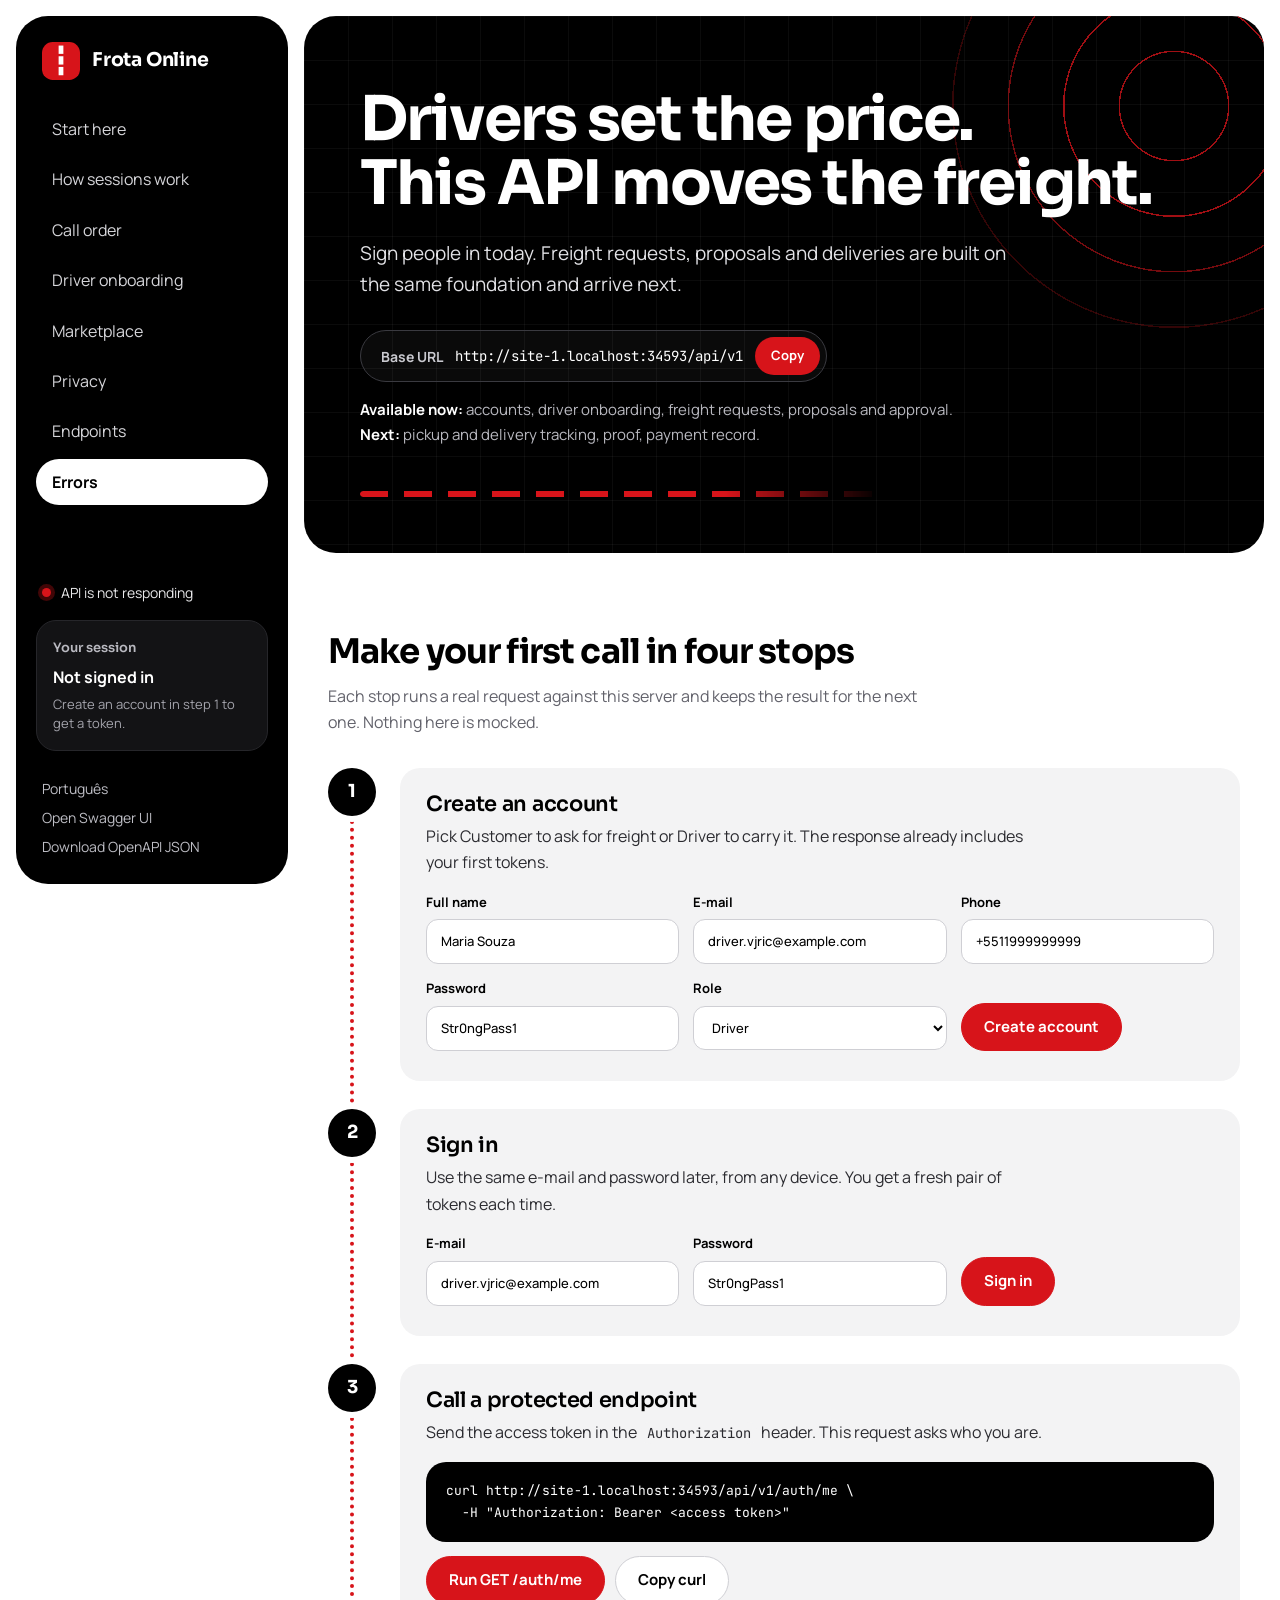
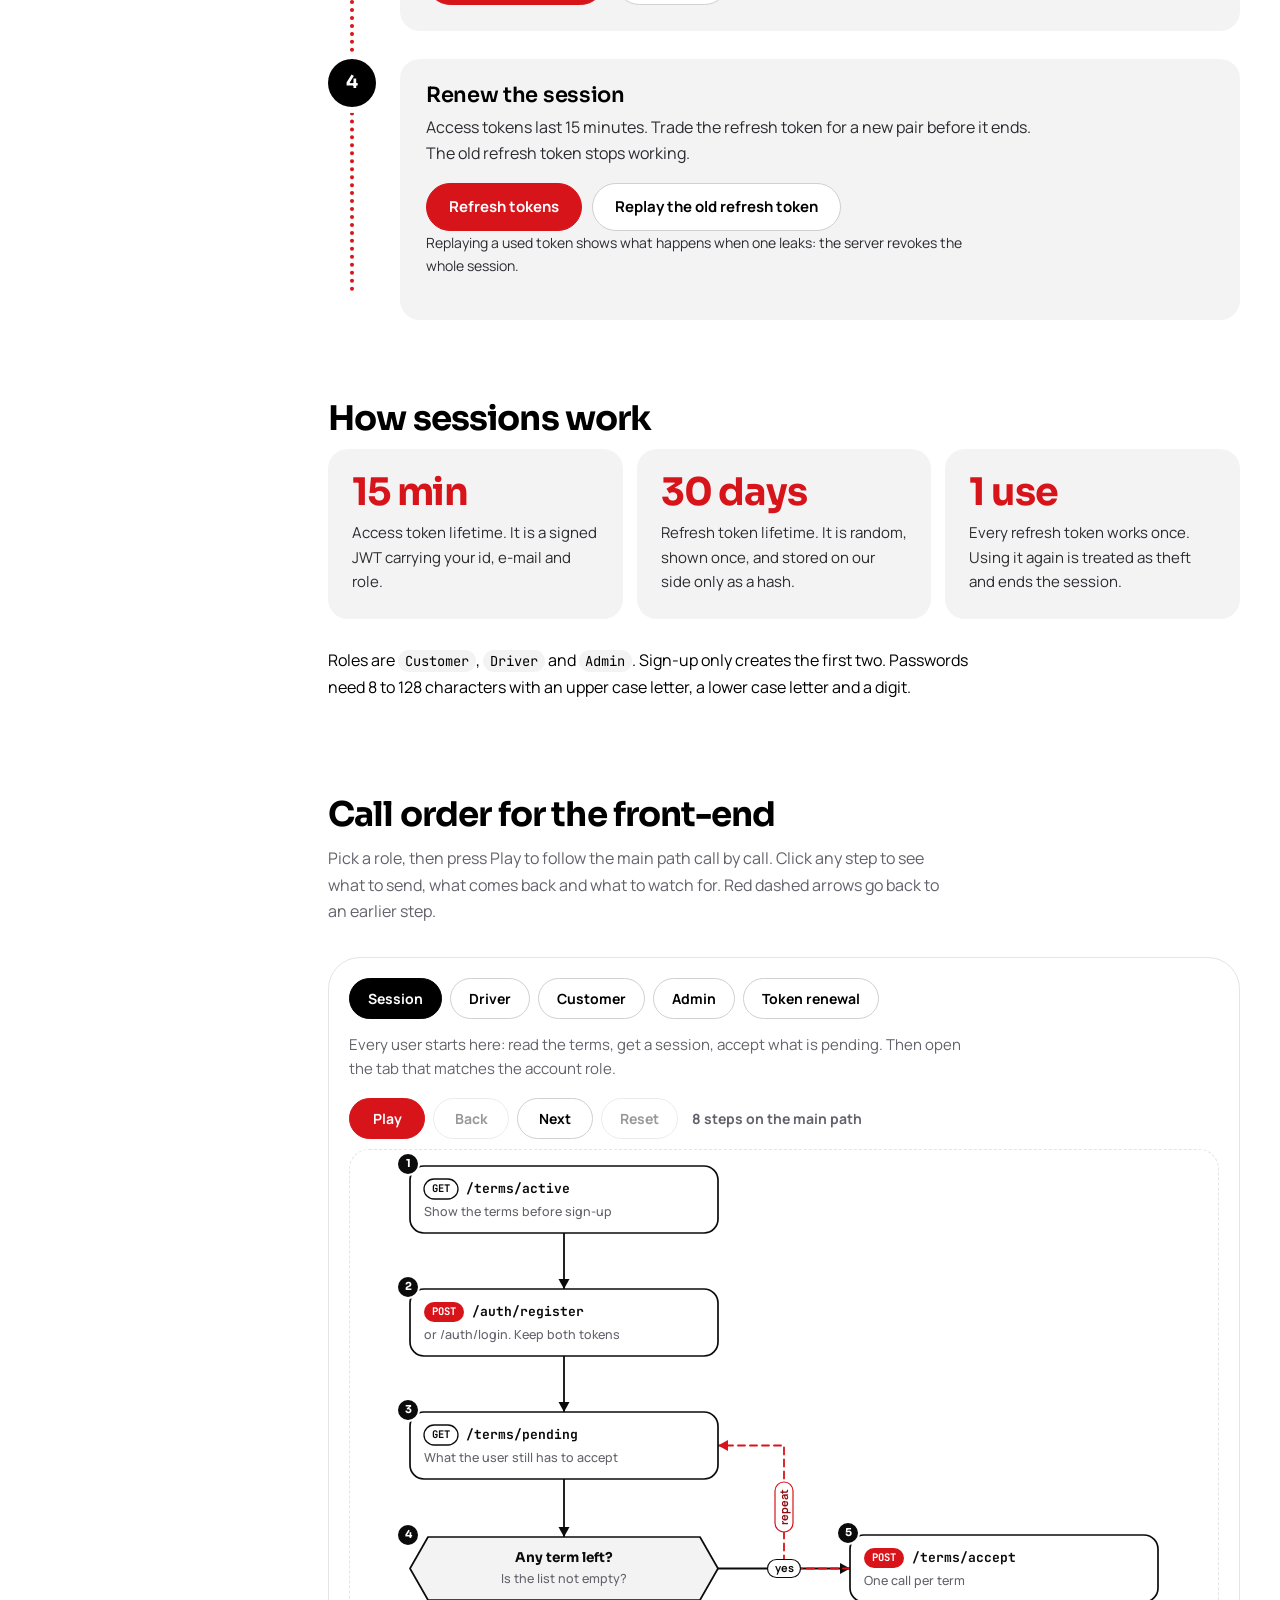
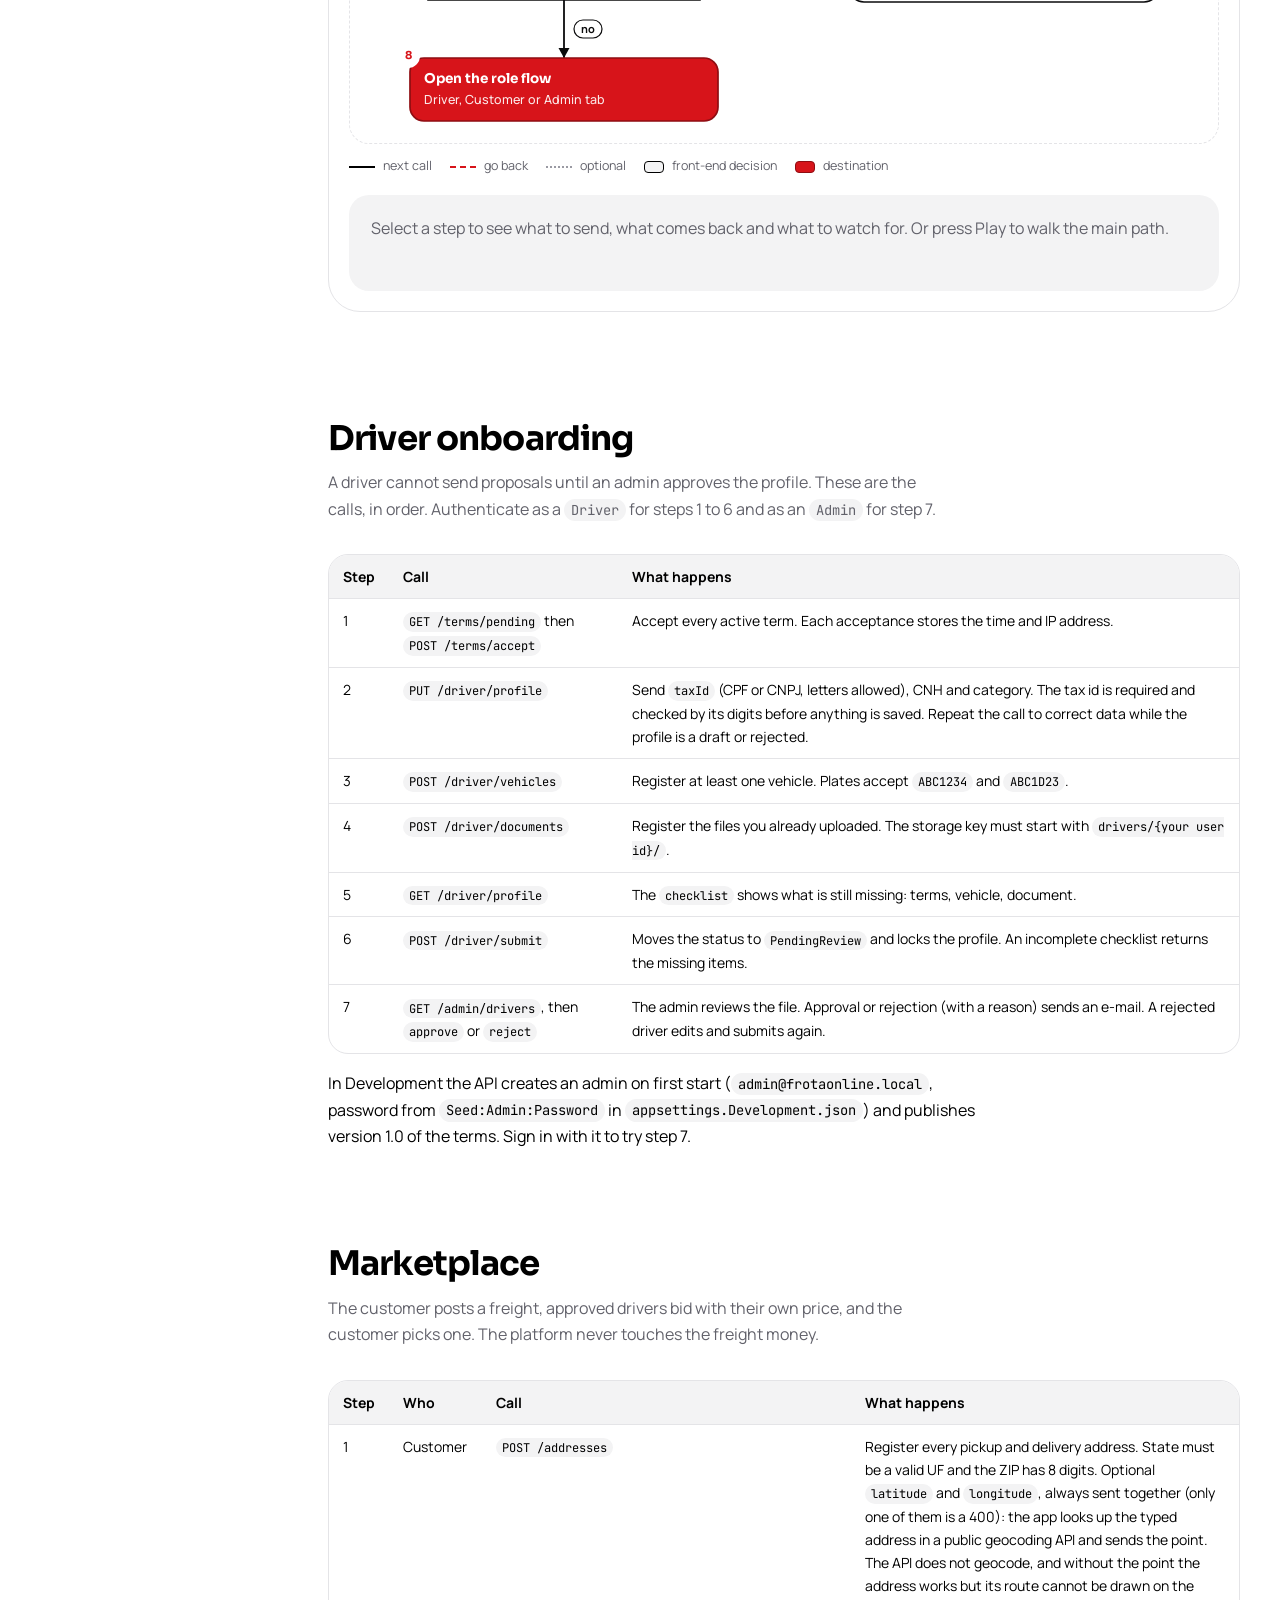
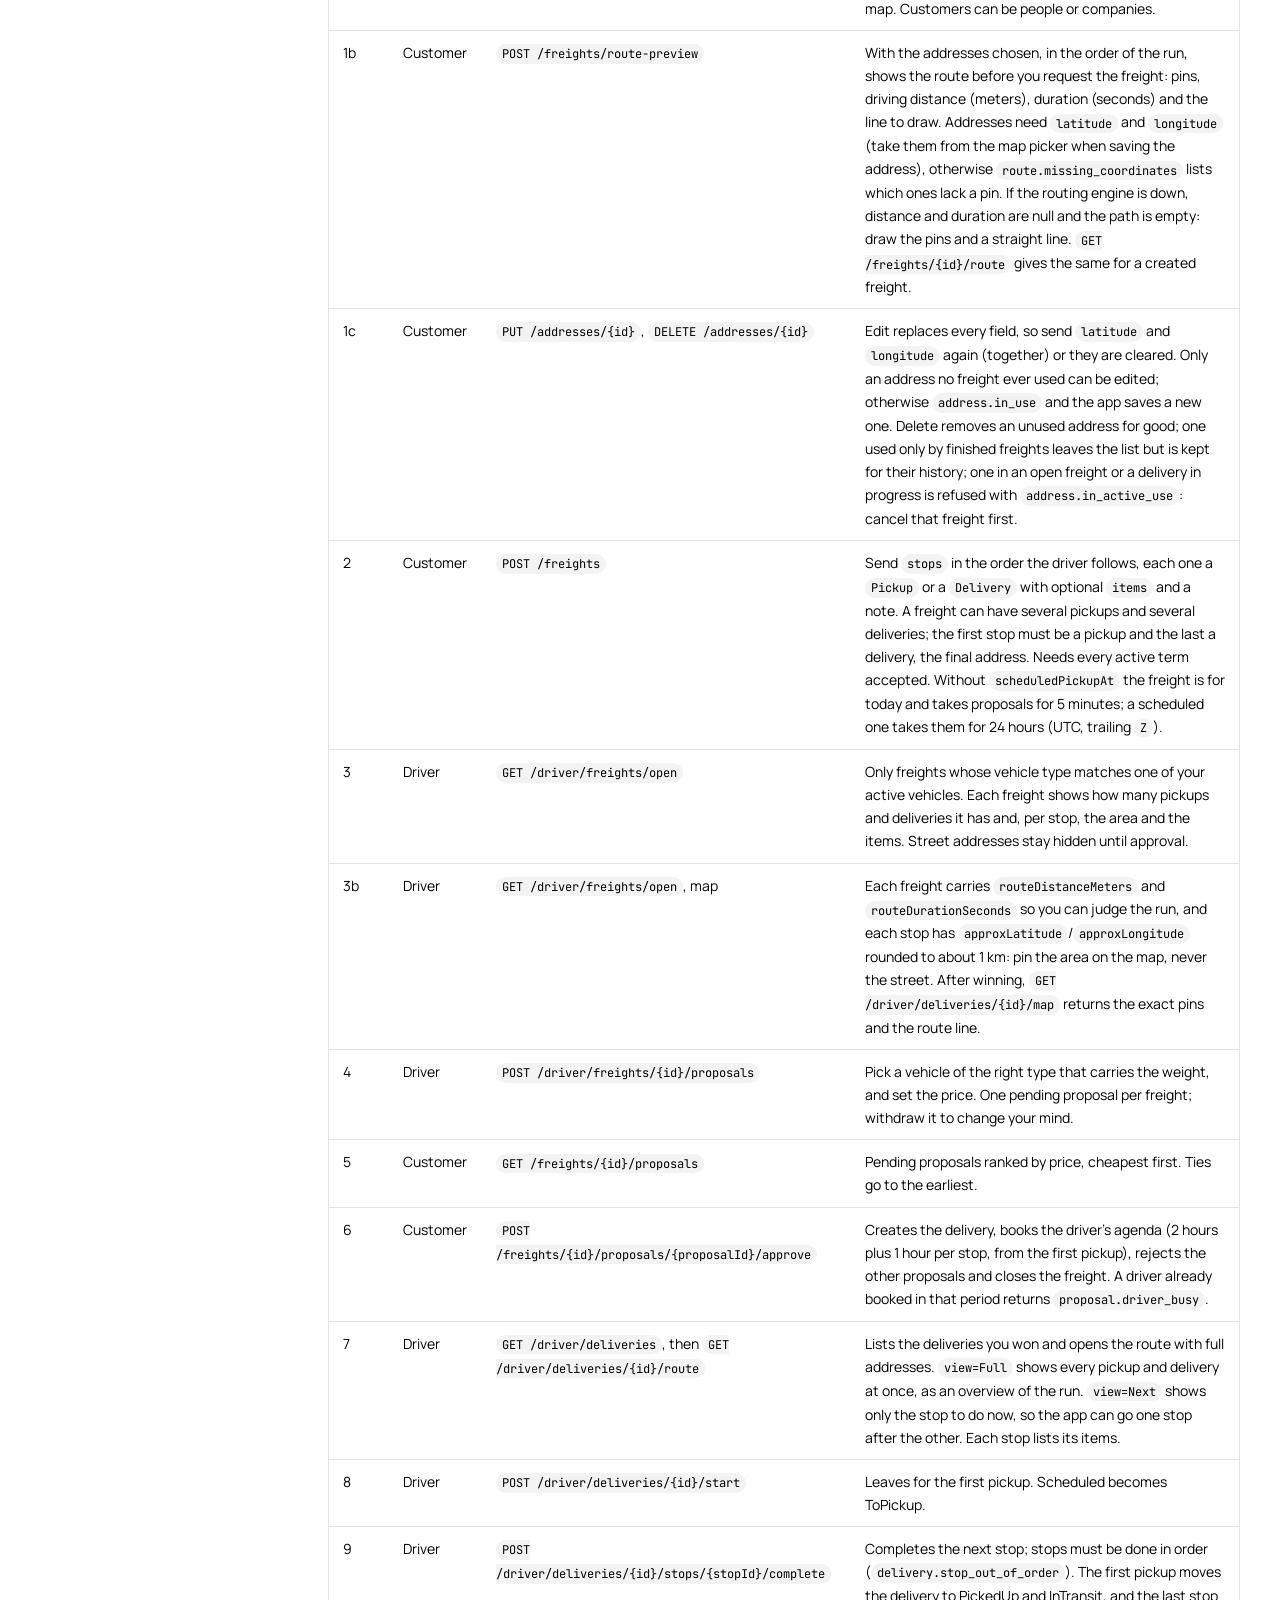
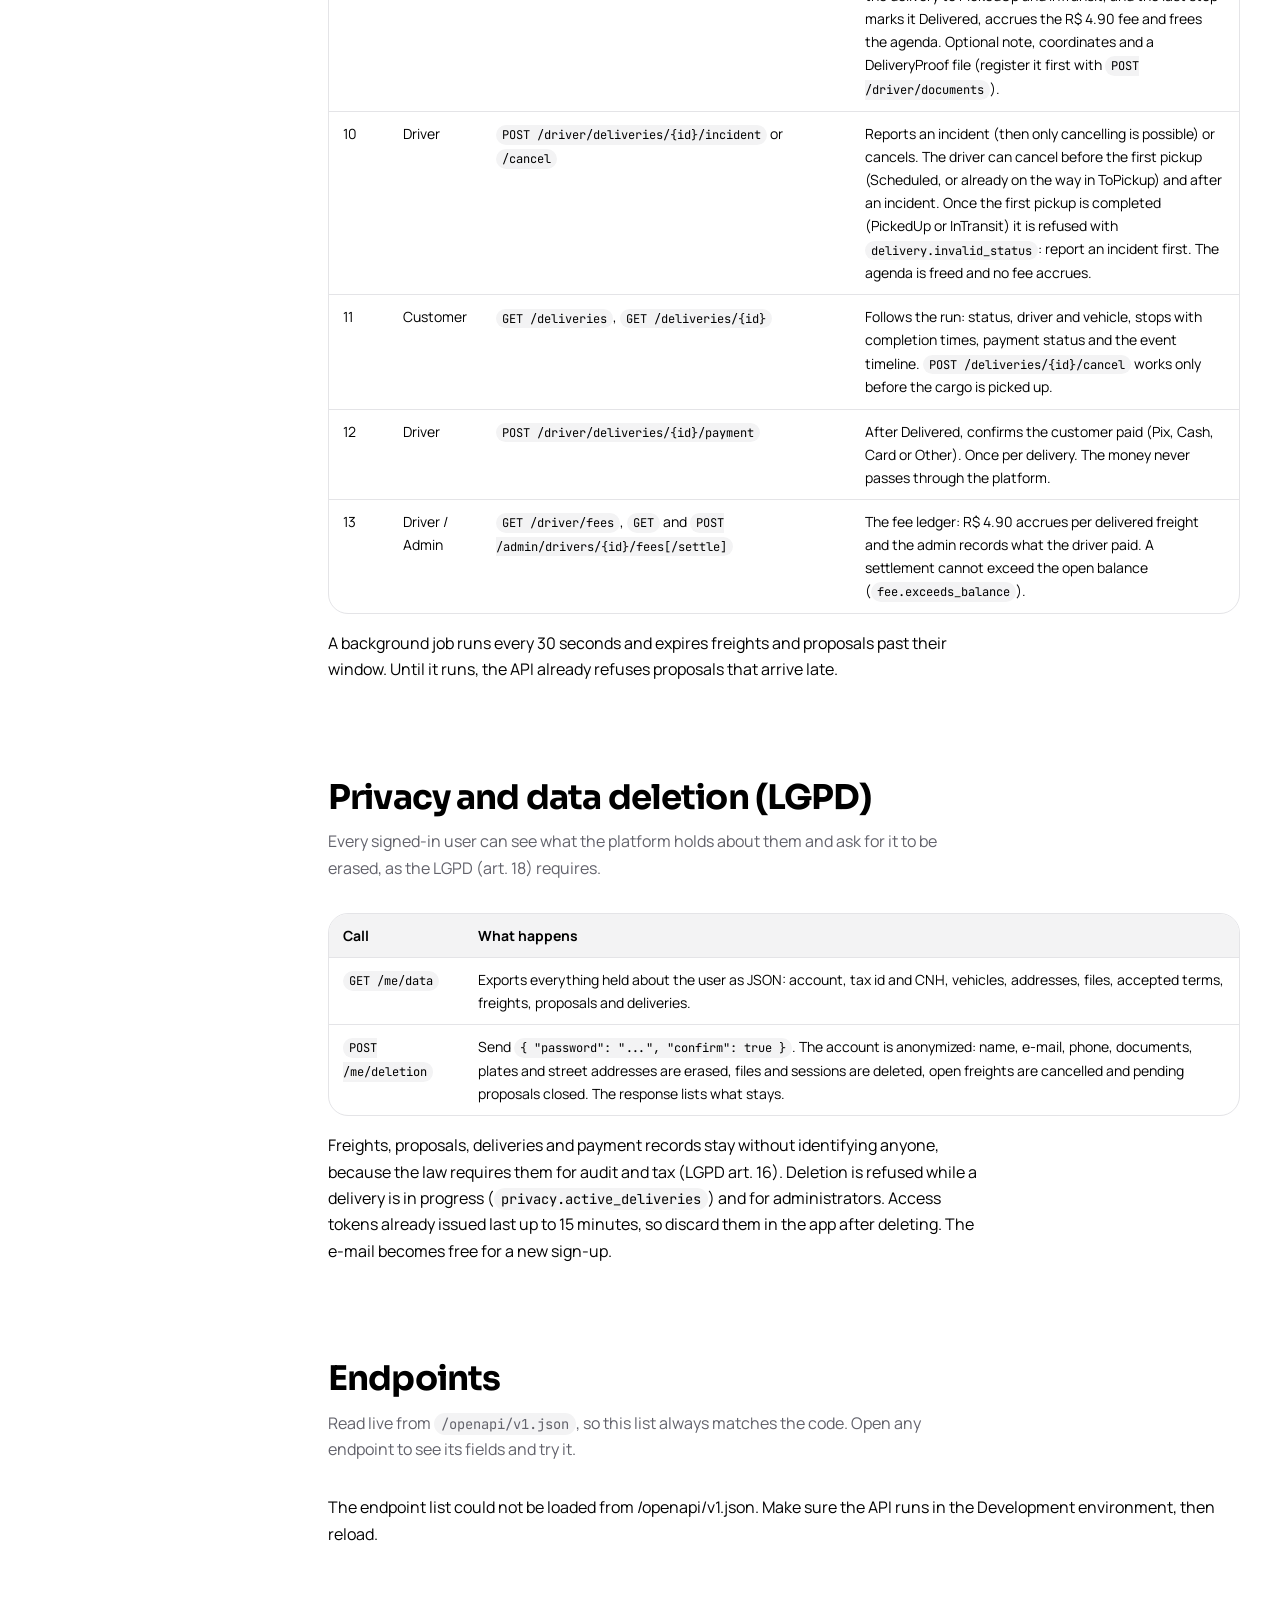
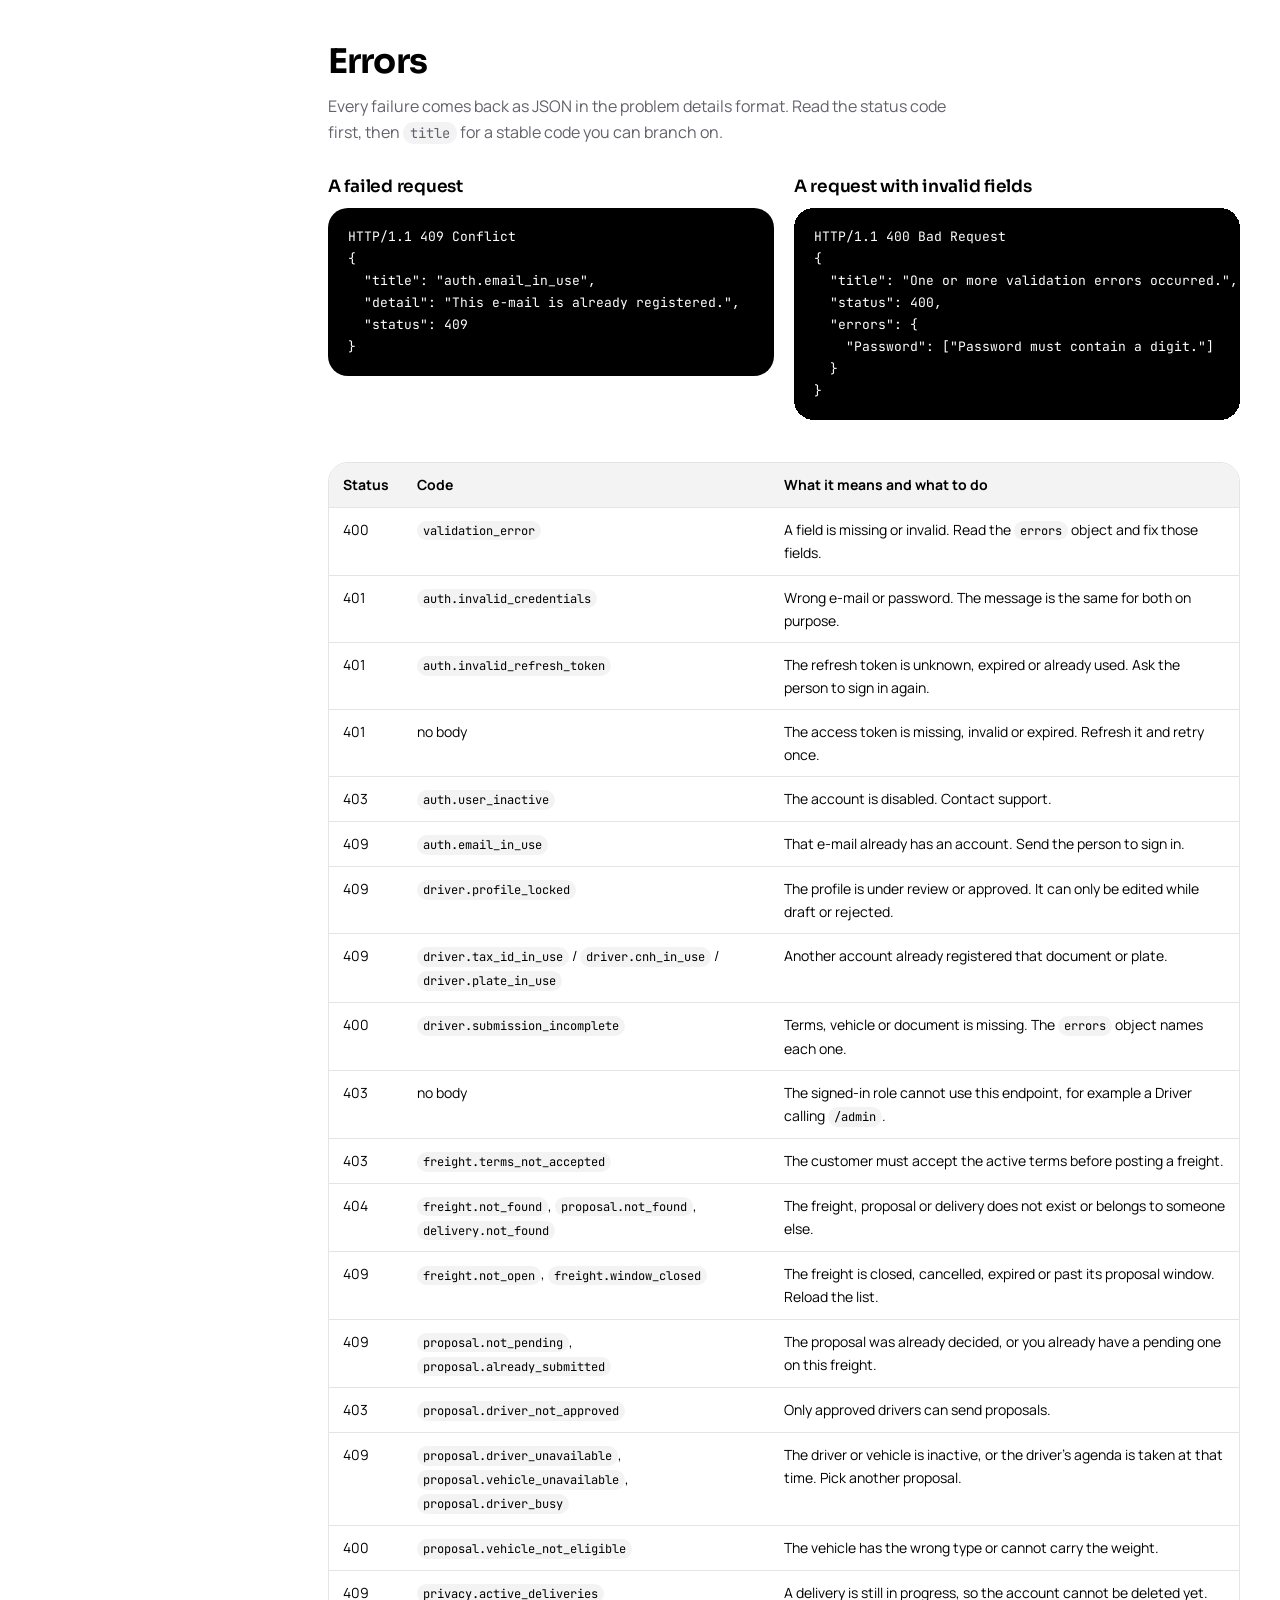
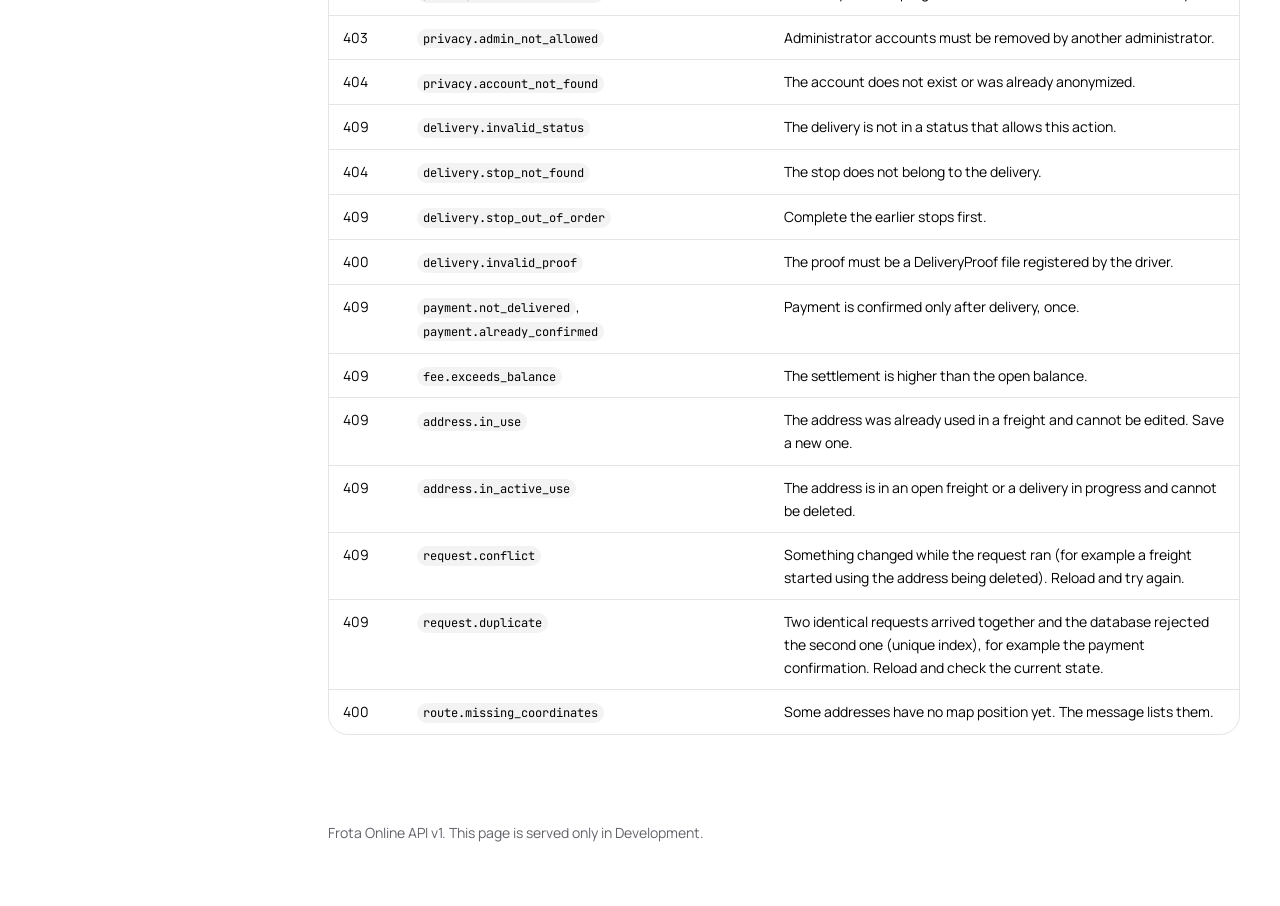
==== commit dac20c92: "Add address edit and delete, and document driver cancel before pickup PUT /addresses/{id} replaces a" ====
--- a/src/FrotaOnline.Api/wwwroot/docs/index.html
+++ b/src/FrotaOnline.Api/wwwroot/docs/index.html
@@ -202,6 +202,7 @@
           <tbody>
             <tr><td>1</td><td>Customer</td><td><code>POST /addresses</code></td><td>Register every pickup and delivery address. State must be a valid UF and the ZIP has 8 digits. Optional <code>latitude</code> and <code>longitude</code>, always sent together (only one of them is a 400): the app looks up the typed address in a public geocoding API and sends the point. The API does not geocode, and without the point the address works but its route cannot be drawn on the map. Customers can be people or companies.</td></tr>
             <tr><td>1b</td><td>Customer</td><td><code>POST /freights/route-preview</code></td><td>With the addresses chosen, in the order of the run, shows the route before you request the freight: pins, driving distance (meters), duration (seconds) and the line to draw. Addresses need <code>latitude</code> and <code>longitude</code> (take them from the map picker when saving the address), otherwise <code>route.missing_coordinates</code> lists which ones lack a pin. If the routing engine is down, distance and duration are null and the path is empty: draw the pins and a straight line. <code>GET /freights/{id}/route</code> gives the same for a created freight.</td></tr>
+            <tr><td>1c</td><td>Customer</td><td><code>PUT /addresses/{id}</code>, <code>DELETE /addresses/{id}</code></td><td>Edit replaces every field, so send <code>latitude</code> and <code>longitude</code> again (together) or they are cleared. Only an address no freight ever used can be edited; otherwise <code>address.in_use</code> and the app saves a new one. Delete removes an unused address for good; one used only by finished freights leaves the list but is kept for their history; one in an open freight or a delivery in progress is refused with <code>address.in_active_use</code>: cancel that freight first.</td></tr>
             <tr><td>2</td><td>Customer</td><td><code>POST /freights</code></td><td>Send <code>stops</code> in the order the driver follows, each one a <code>Pickup</code> or a <code>Delivery</code> with optional <code>items</code> and a note. A freight can have several pickups and several deliveries; the first stop must be a pickup and the last a delivery, the final address. Needs every active term accepted. Without <code>scheduledPickupAt</code> the freight is for today and takes proposals for 5 minutes; a scheduled one takes them for 24 hours (UTC, trailing <code>Z</code>).</td></tr>
             <tr><td>3</td><td>Driver</td><td><code>GET /driver/freights/open</code></td><td>Only freights whose vehicle type matches one of your active vehicles. Each freight shows how many pickups and deliveries it has and, per stop, the area and the items. Street addresses stay hidden until approval.</td></tr>
             <tr><td>3b</td><td>Driver</td><td><code>GET /driver/freights/open</code>, map</td><td>Each freight carries <code>routeDistanceMeters</code> and <code>routeDurationSeconds</code> so you can judge the run, and each stop has <code>approxLatitude</code>/<code>approxLongitude</code> rounded to about 1 km: pin the area on the map, never the street. After winning, <code>GET /driver/deliveries/{id}/map</code> returns the exact pins and the route line.</td></tr>
@@ -211,7 +212,7 @@
             <tr><td>7</td><td>Driver</td><td><code>GET /driver/deliveries</code>, then <code>GET /driver/deliveries/{id}/route</code></td><td>Lists the deliveries you won and opens the route with full addresses. <code>view=Full</code> shows every pickup and delivery at once, as an overview of the run. <code>view=Next</code> shows only the stop to do now, so the app can go one stop after the other. Each stop lists its items.</td></tr>
             <tr><td>8</td><td>Driver</td><td><code>POST /driver/deliveries/{id}/start</code></td><td>Leaves for the first pickup. Scheduled becomes ToPickup.</td></tr>
             <tr><td>9</td><td>Driver</td><td><code>POST /driver/deliveries/{id}/stops/{stopId}/complete</code></td><td>Completes the next stop; stops must be done in order (<code>delivery.stop_out_of_order</code>). The first pickup moves the delivery to PickedUp and InTransit, and the last stop marks it Delivered, accrues the R$ 4.90 fee and frees the agenda. Optional note, coordinates and a DeliveryProof file (register it first with <code>POST /driver/documents</code>).</td></tr>
-            <tr><td>10</td><td>Driver</td><td><code>POST /driver/deliveries/{id}/incident</code> or <code>/cancel</code></td><td>Reports an incident (then only cancelling is possible) or cancels while Scheduled, ToPickup or after an incident. The agenda is freed.</td></tr>
+            <tr><td>10</td><td>Driver</td><td><code>POST /driver/deliveries/{id}/incident</code> or <code>/cancel</code></td><td>Reports an incident (then only cancelling is possible) or cancels. The driver can cancel before the first pickup (Scheduled, or already on the way in ToPickup) and after an incident. Once the first pickup is completed (PickedUp or InTransit) it is refused with <code>delivery.invalid_status</code>: report an incident first. The agenda is freed and no fee accrues.</td></tr>
             <tr><td>11</td><td>Customer</td><td><code>GET /deliveries</code>, <code>GET /deliveries/{id}</code></td><td>Follows the run: status, driver and vehicle, stops with completion times, payment status and the event timeline. <code>POST /deliveries/{id}/cancel</code> works only before the cargo is picked up.</td></tr>
             <tr><td>12</td><td>Driver</td><td><code>POST /driver/deliveries/{id}/payment</code></td><td>After Delivered, confirms the customer paid (Pix, Cash, Card or Other). Once per delivery. The money never passes through the platform.</td></tr>
             <tr><td>13</td><td>Driver / Admin</td><td><code>GET /driver/fees</code>, <code>GET</code> and <code>POST /admin/drivers/{id}/fees[/settle]</code></td><td>The fee ledger: R$ 4.90 accrues per delivered freight and the admin records what the driver paid. A settlement cannot exceed the open balance (<code>fee.exceeds_balance</code>).</td></tr>
@@ -297,6 +298,9 @@
             <tr><td>400</td><td><code>delivery.invalid_proof</code></td><td>The proof must be a DeliveryProof file registered by the driver.</td></tr>
             <tr><td>409</td><td><code>payment.not_delivered</code>, <code>payment.already_confirmed</code></td><td>Payment is confirmed only after delivery, once.</td></tr>
             <tr><td>409</td><td><code>fee.exceeds_balance</code></td><td>The settlement is higher than the open balance.</td></tr>
+            <tr><td>409</td><td><code>address.in_use</code></td><td>The address was already used in a freight and cannot be edited. Save a new one.</td></tr>
+            <tr><td>409</td><td><code>address.in_active_use</code></td><td>The address is in an open freight or a delivery in progress and cannot be deleted.</td></tr>
+            <tr><td>409</td><td><code>request.conflict</code></td><td>Something changed while the request ran (for example a freight started using the address being deleted). Reload and try again.</td></tr>
             <tr><td>409</td><td><code>request.duplicate</code></td><td>Two identical requests arrived together and the database rejected the second one (unique index), for example the payment confirmation. Reload and check the current state.</td></tr>
             <tr><td>400</td><td><code>route.missing_coordinates</code></td><td>Some addresses have no map position yet. The message lists them.</td></tr>
           </tbody>
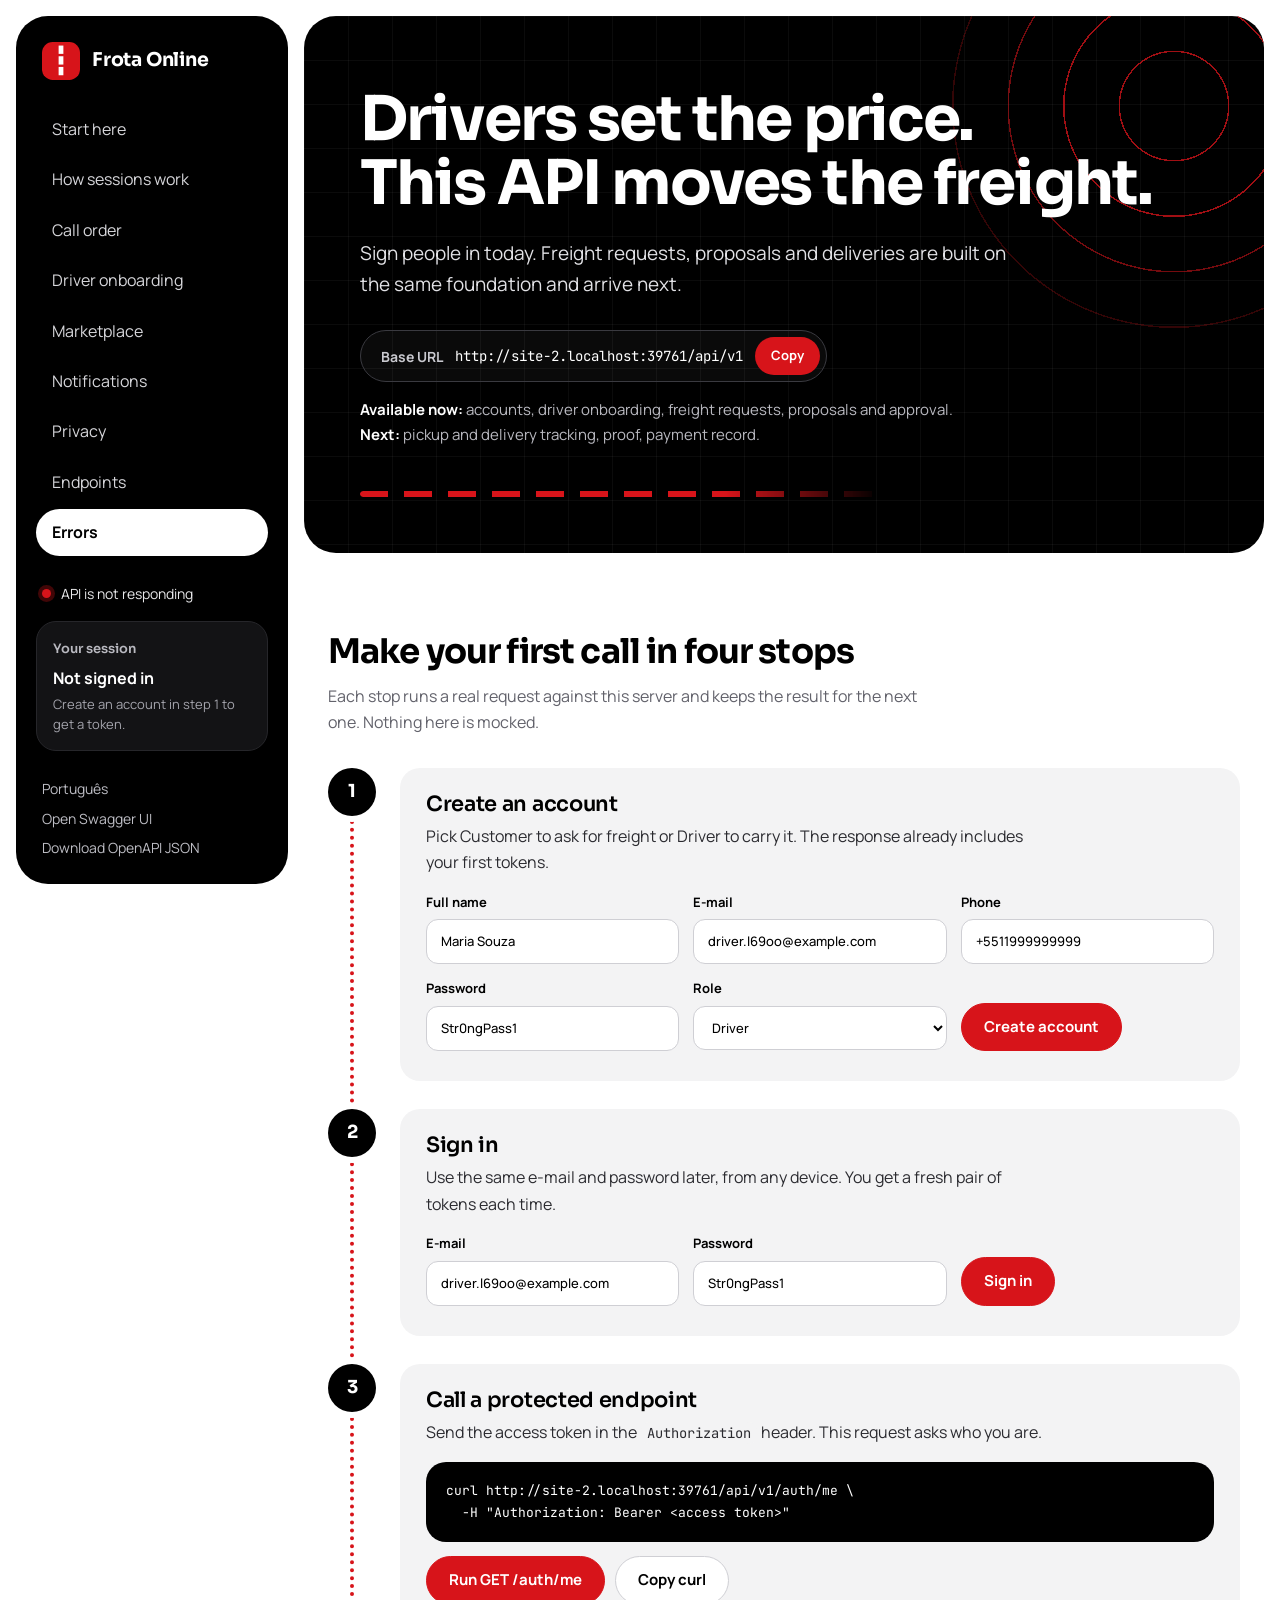
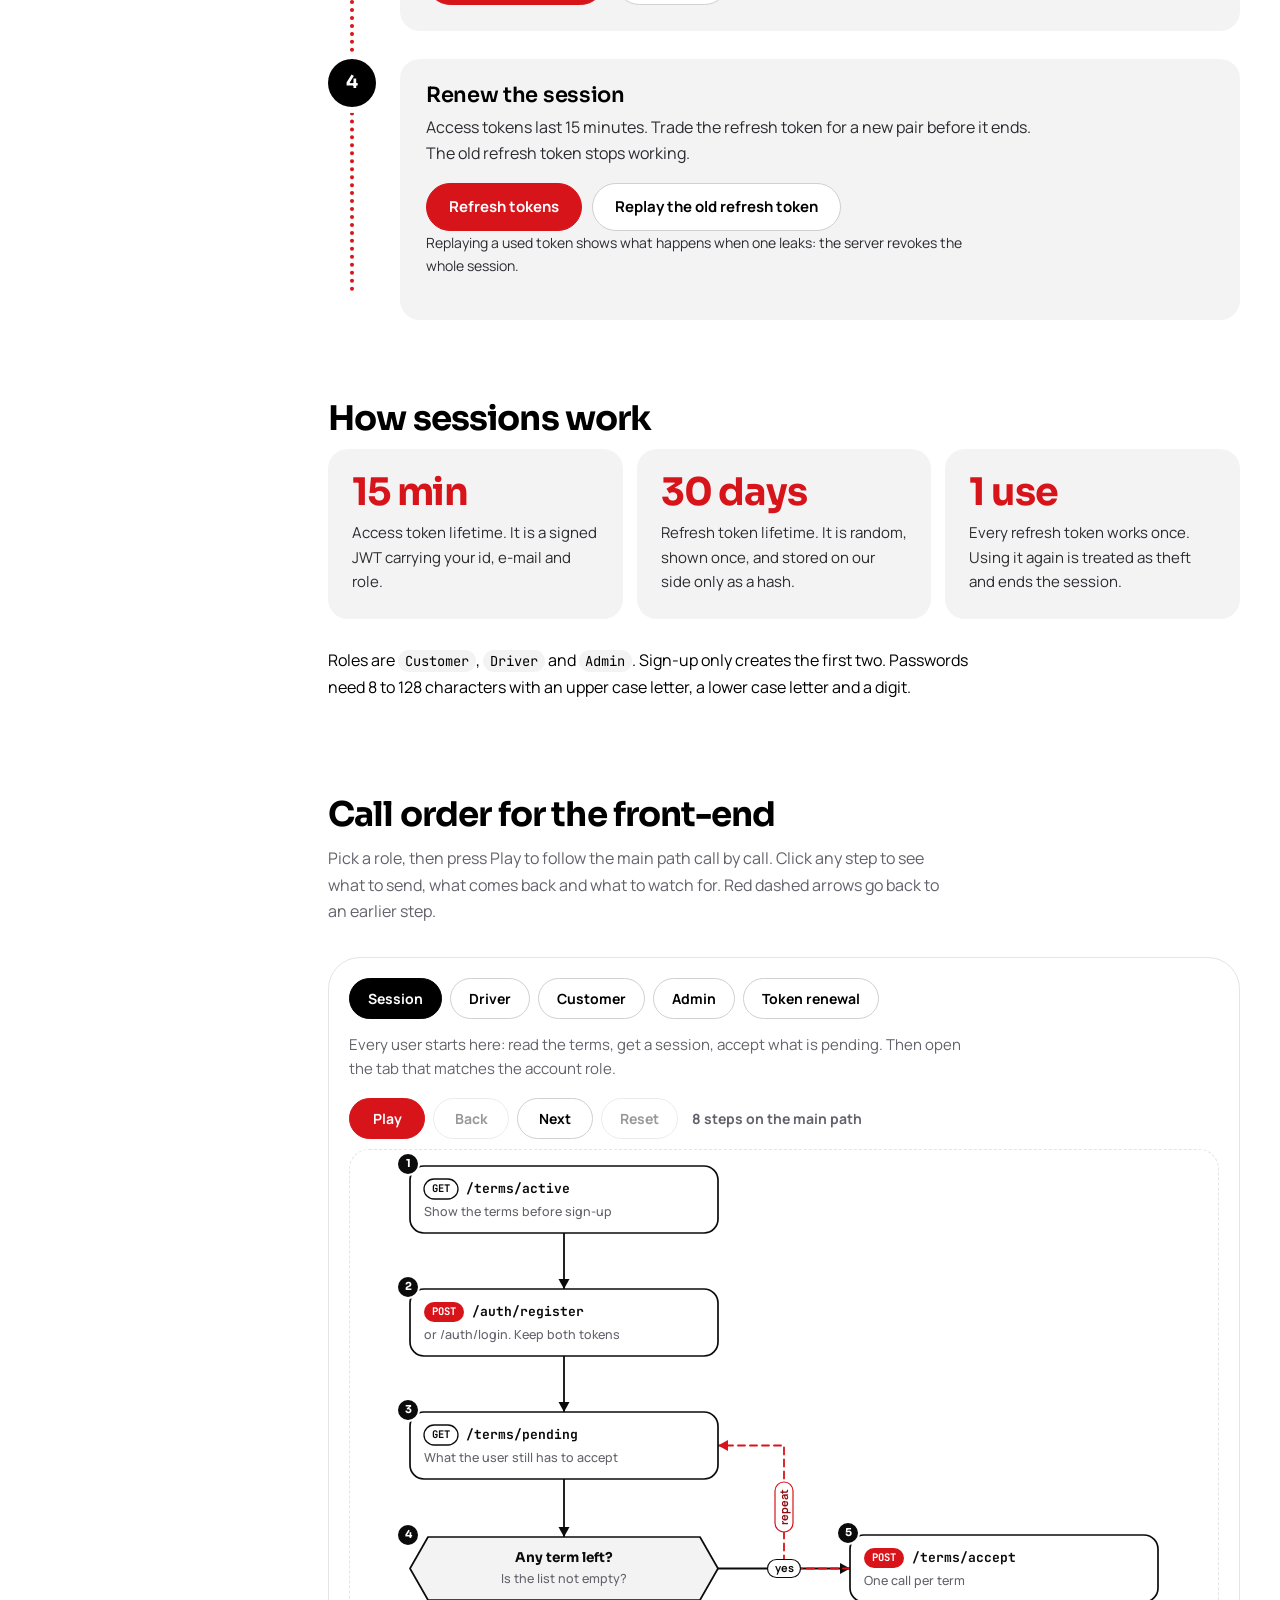
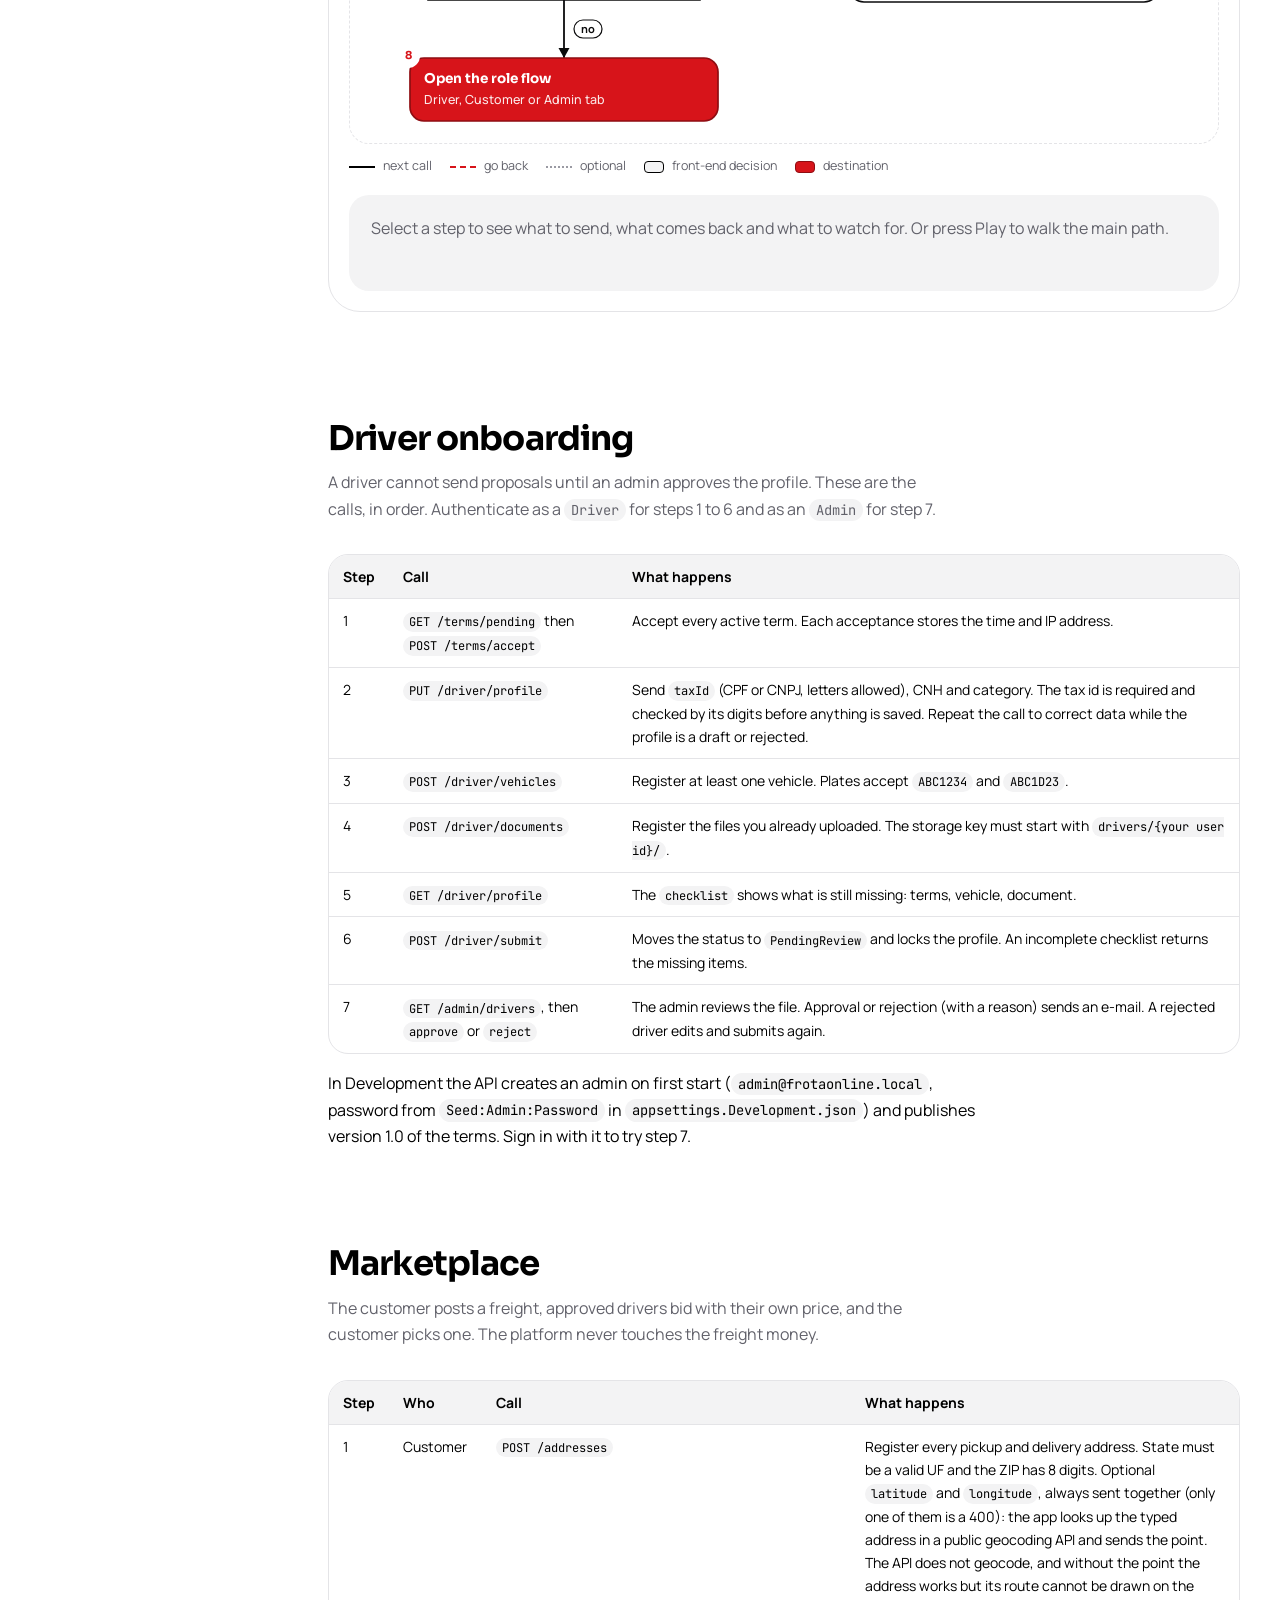
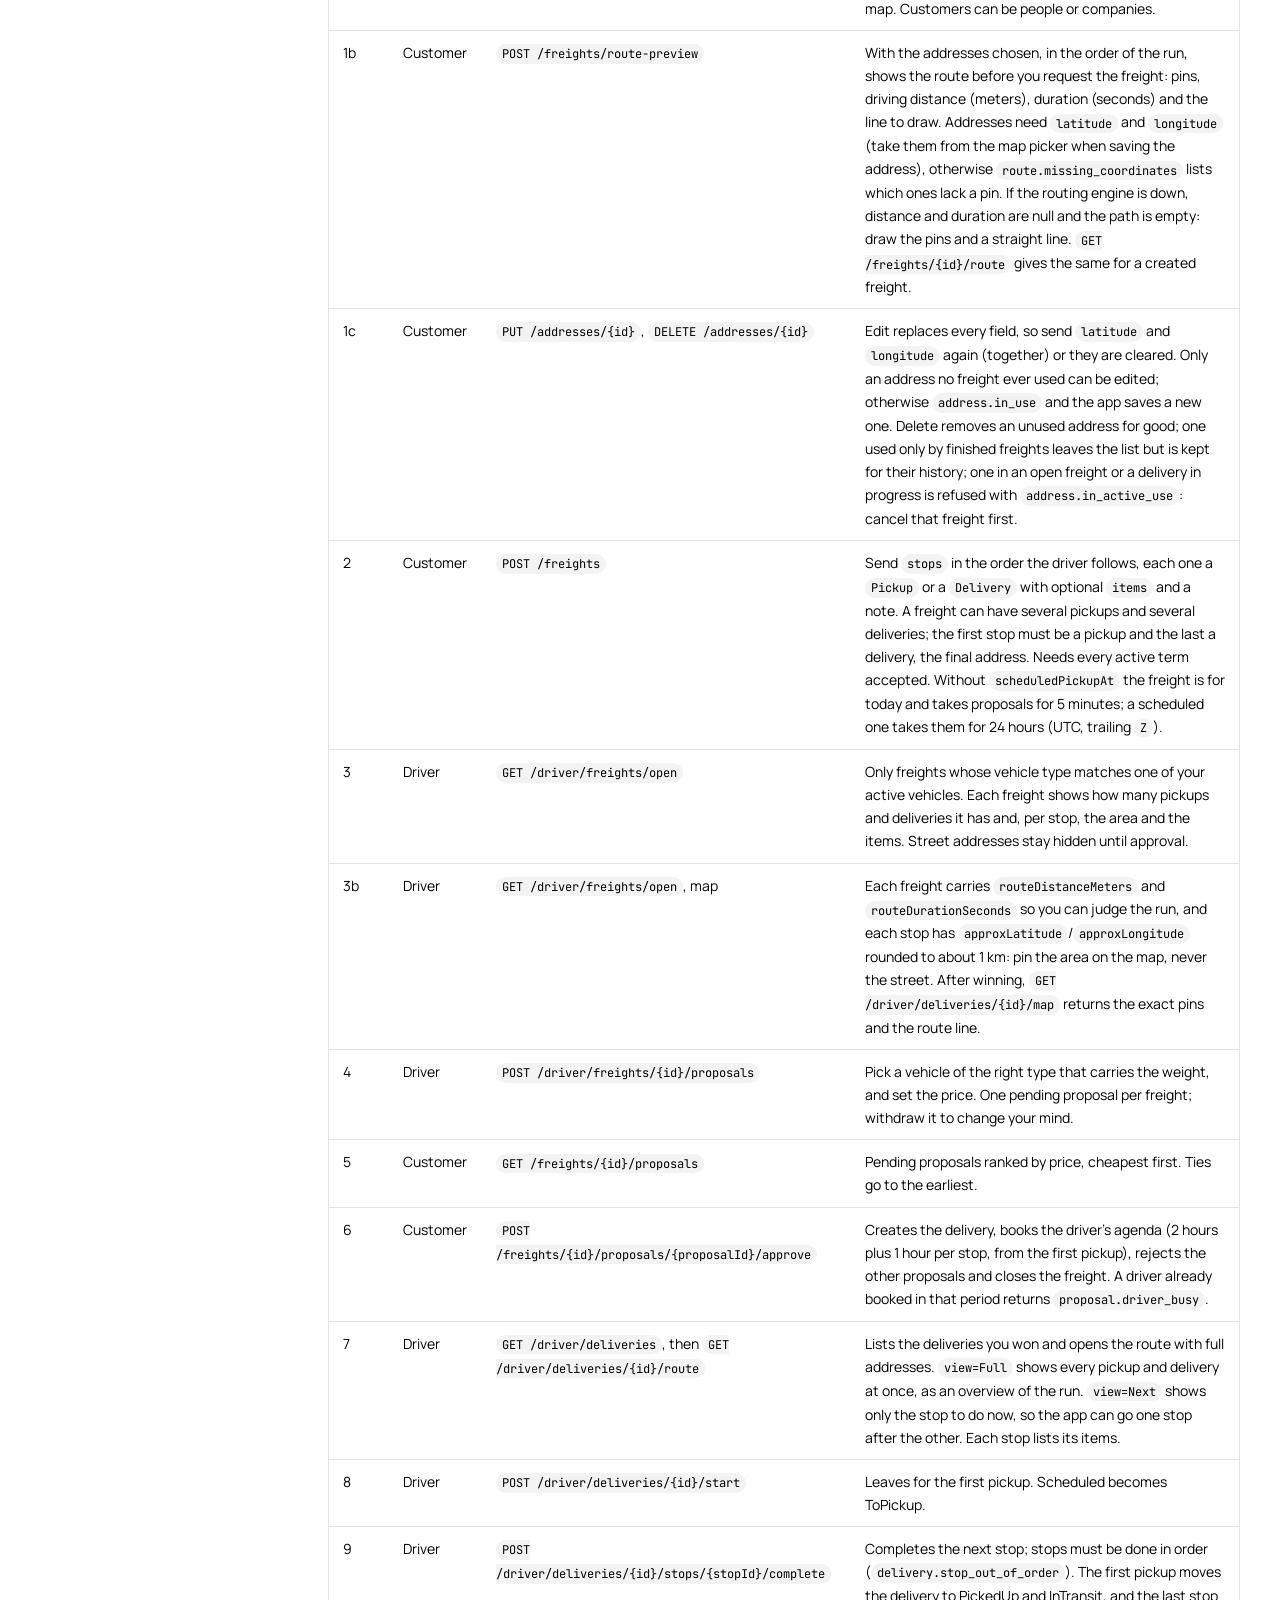
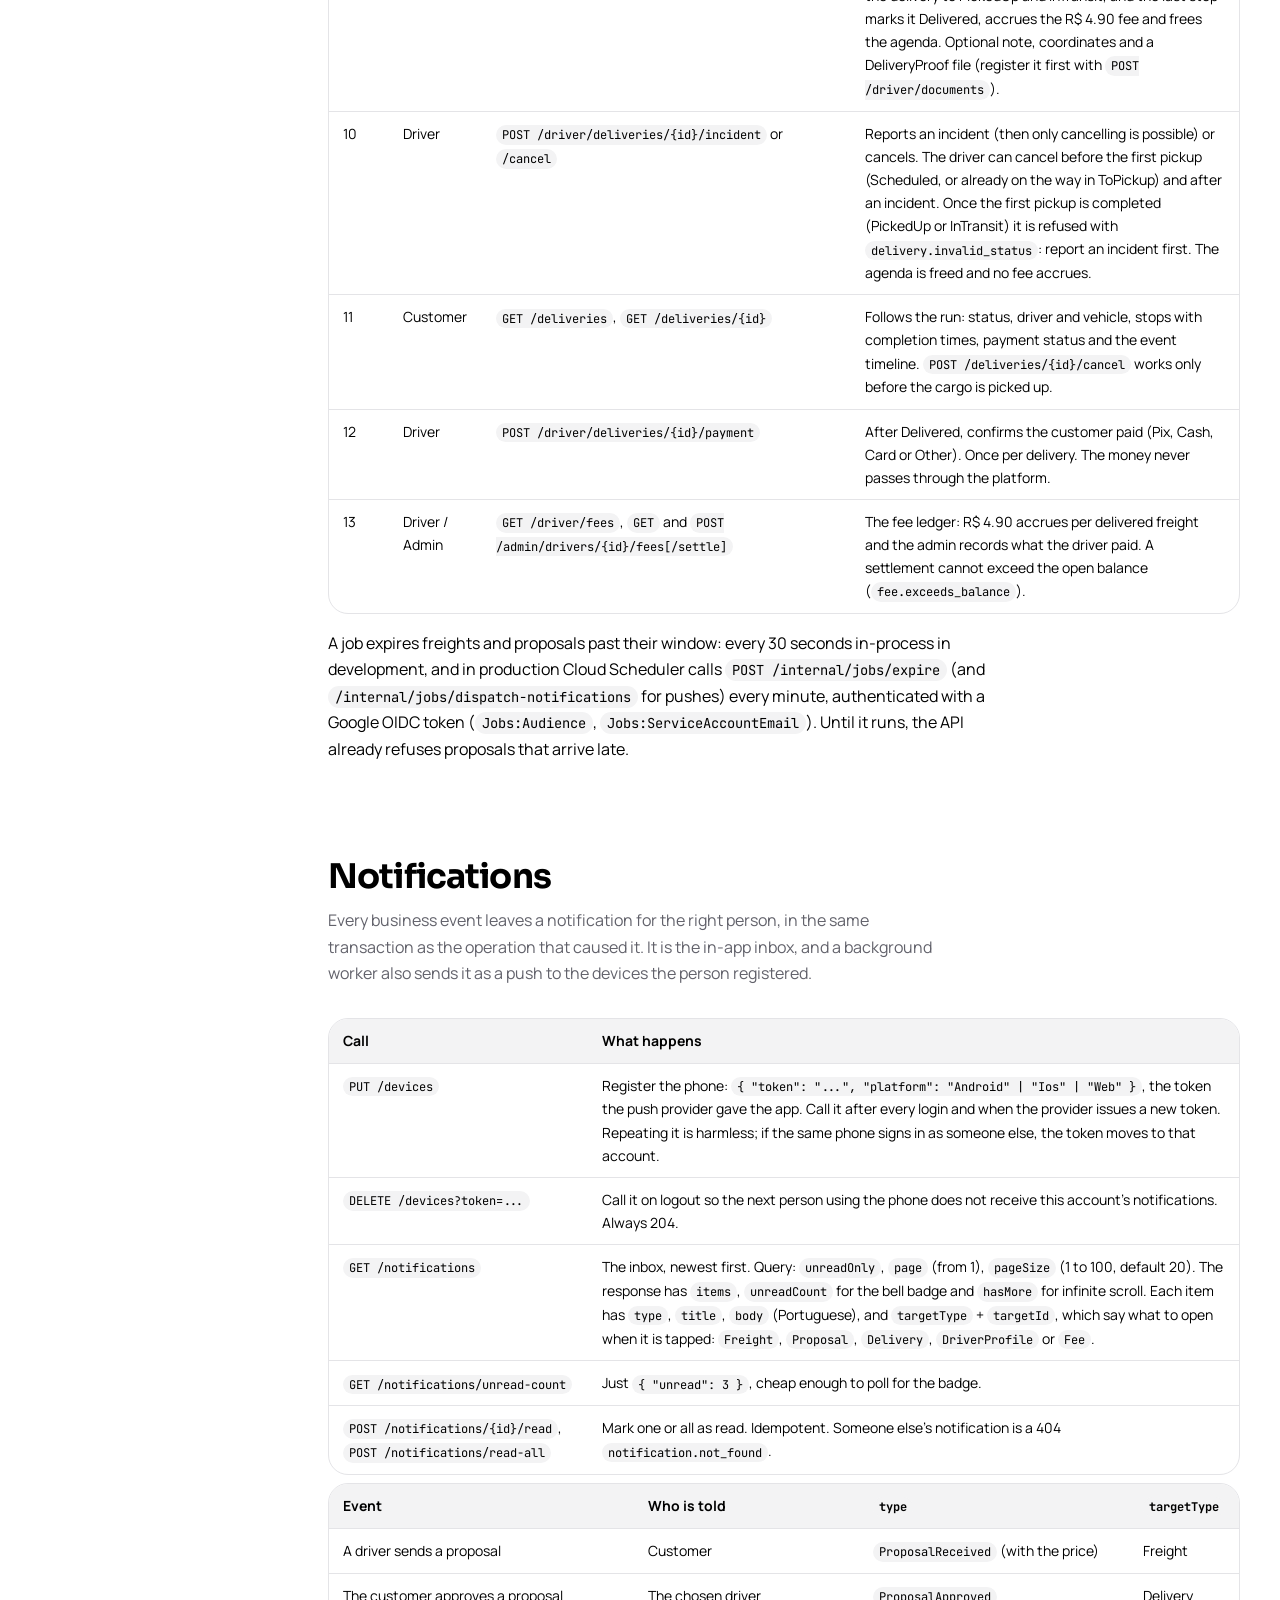
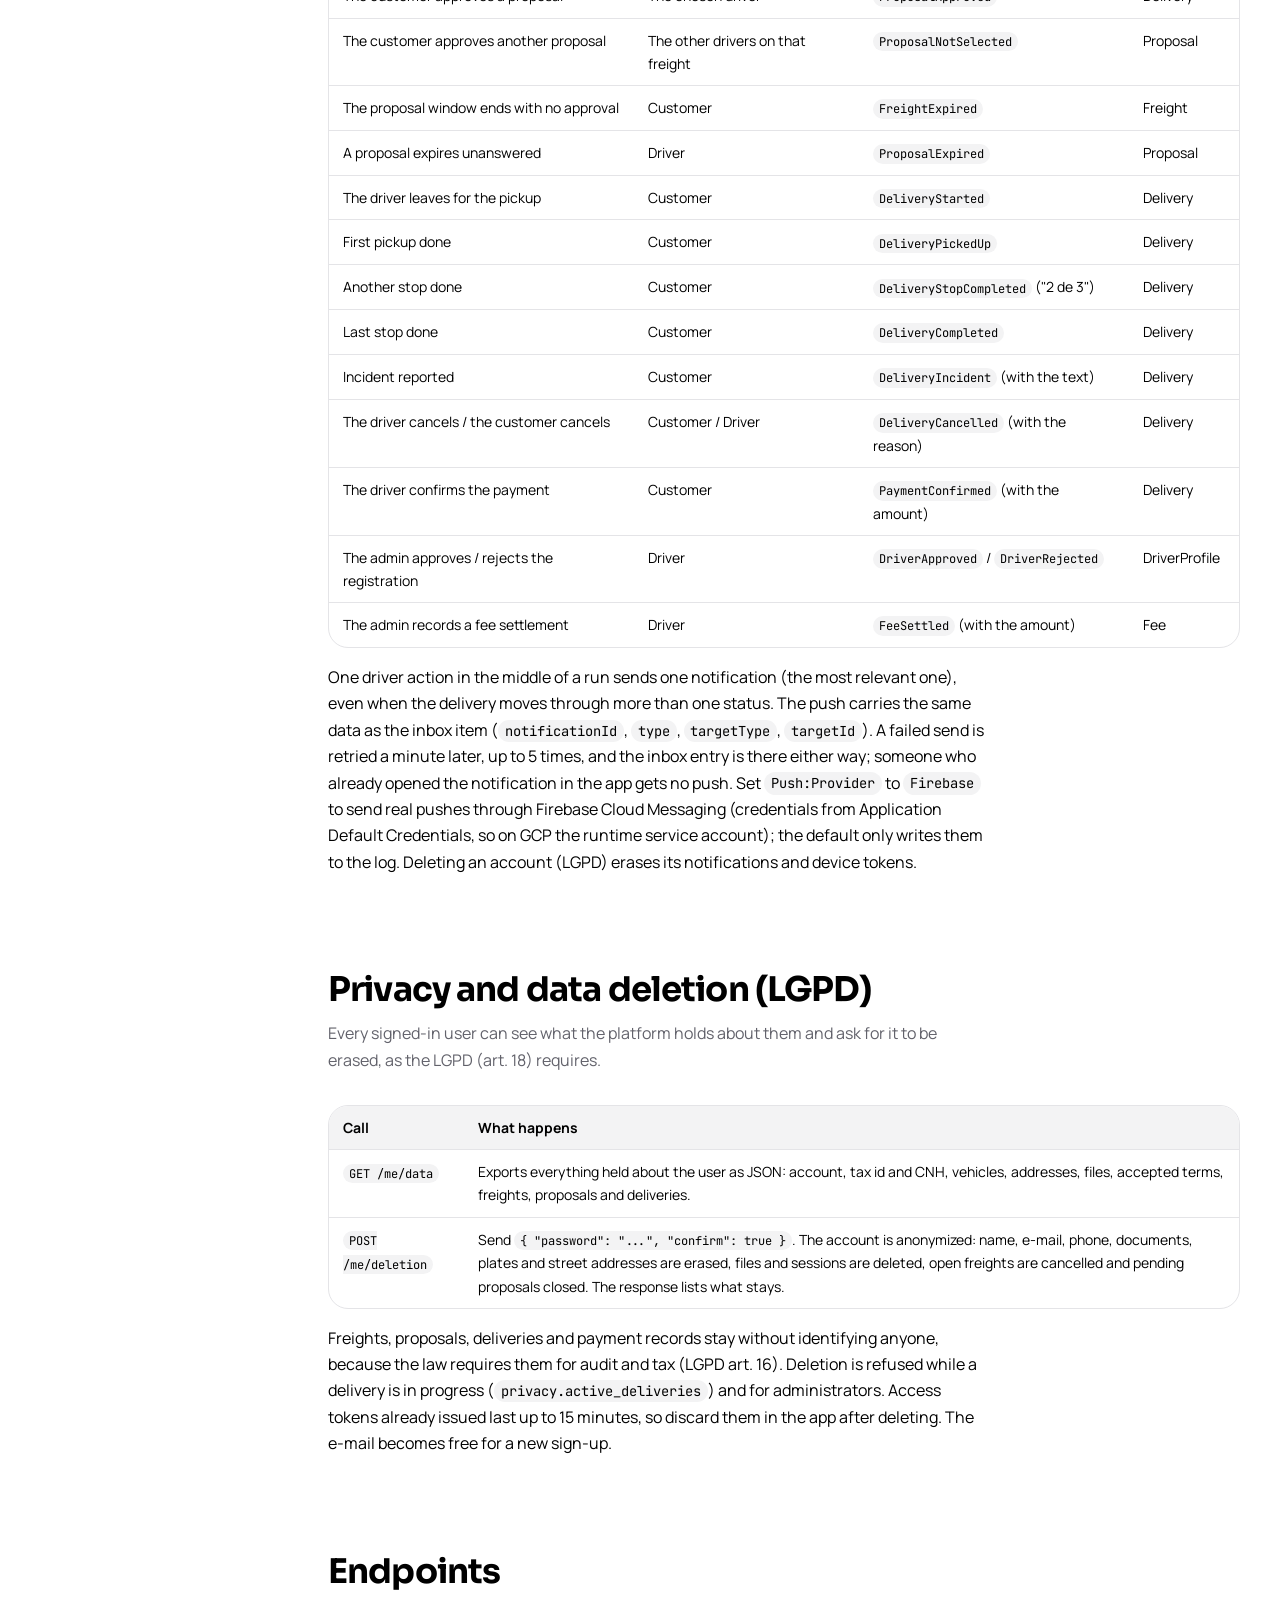
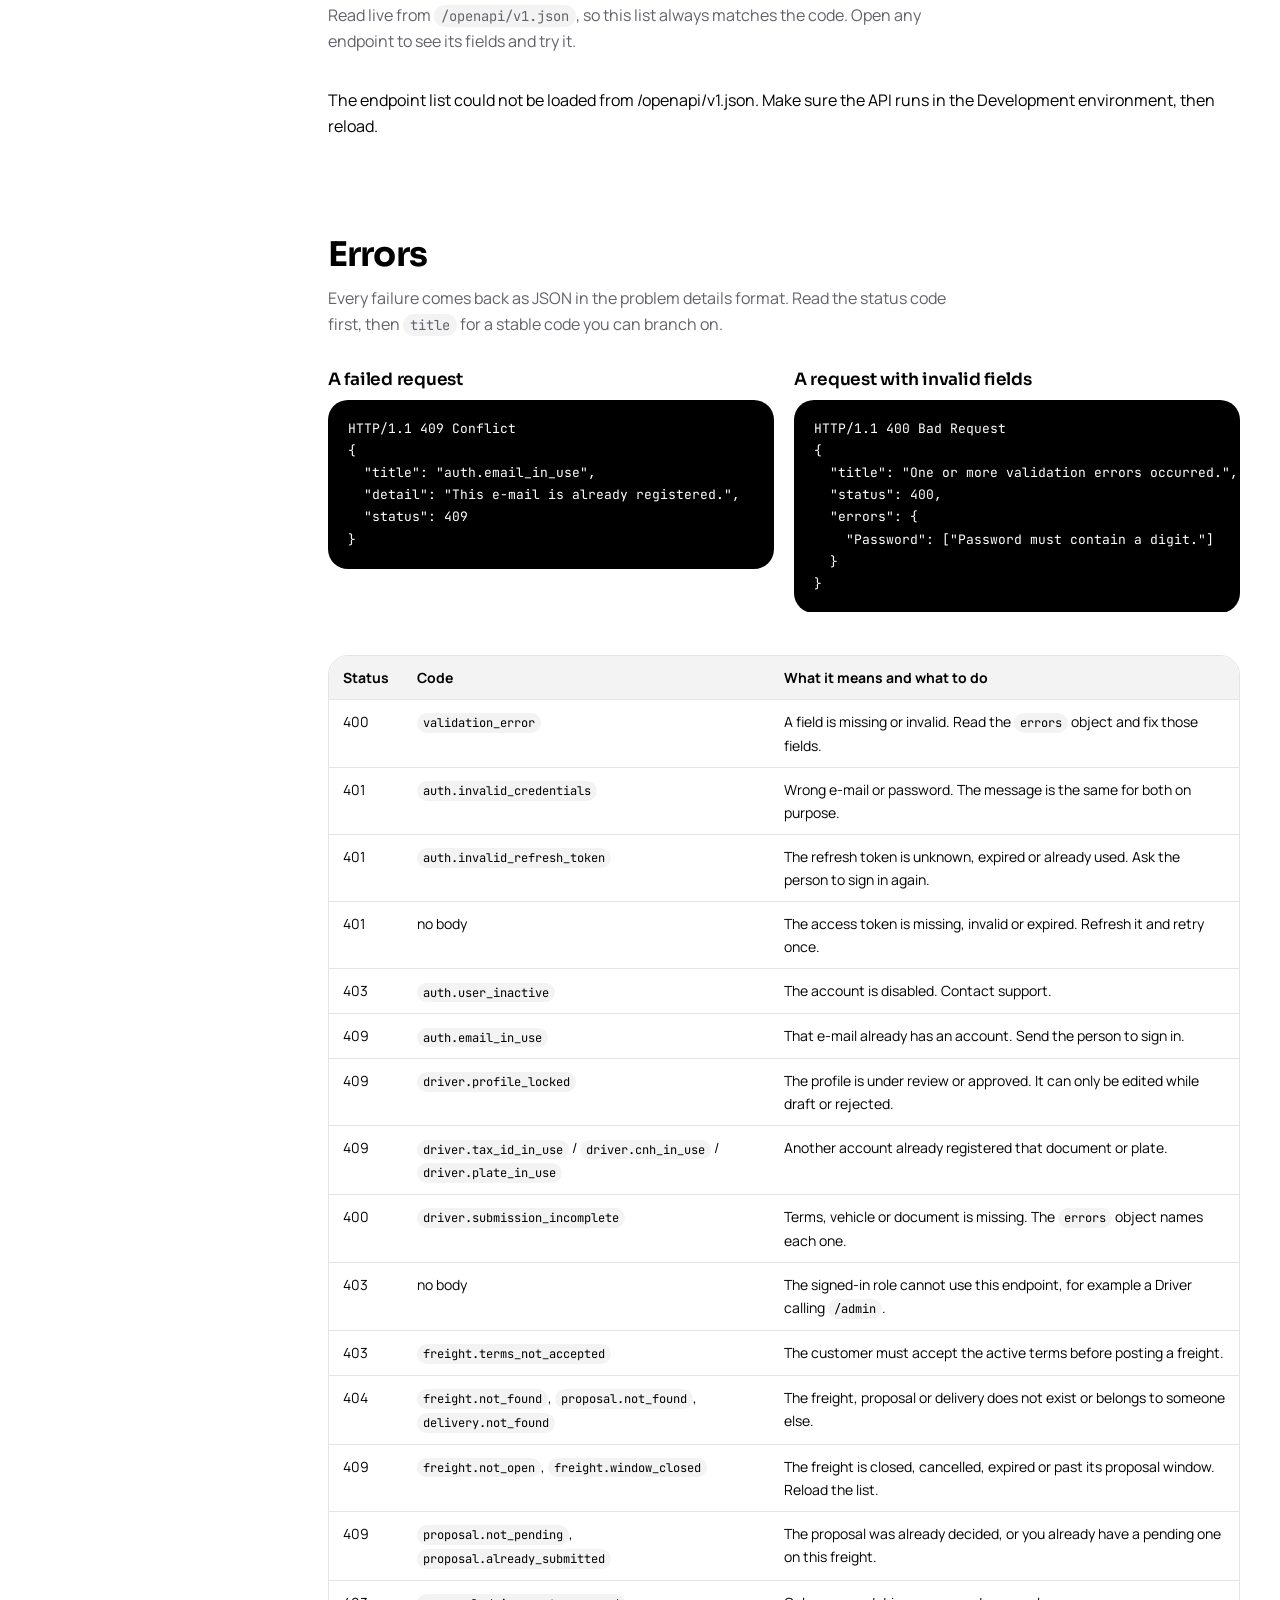
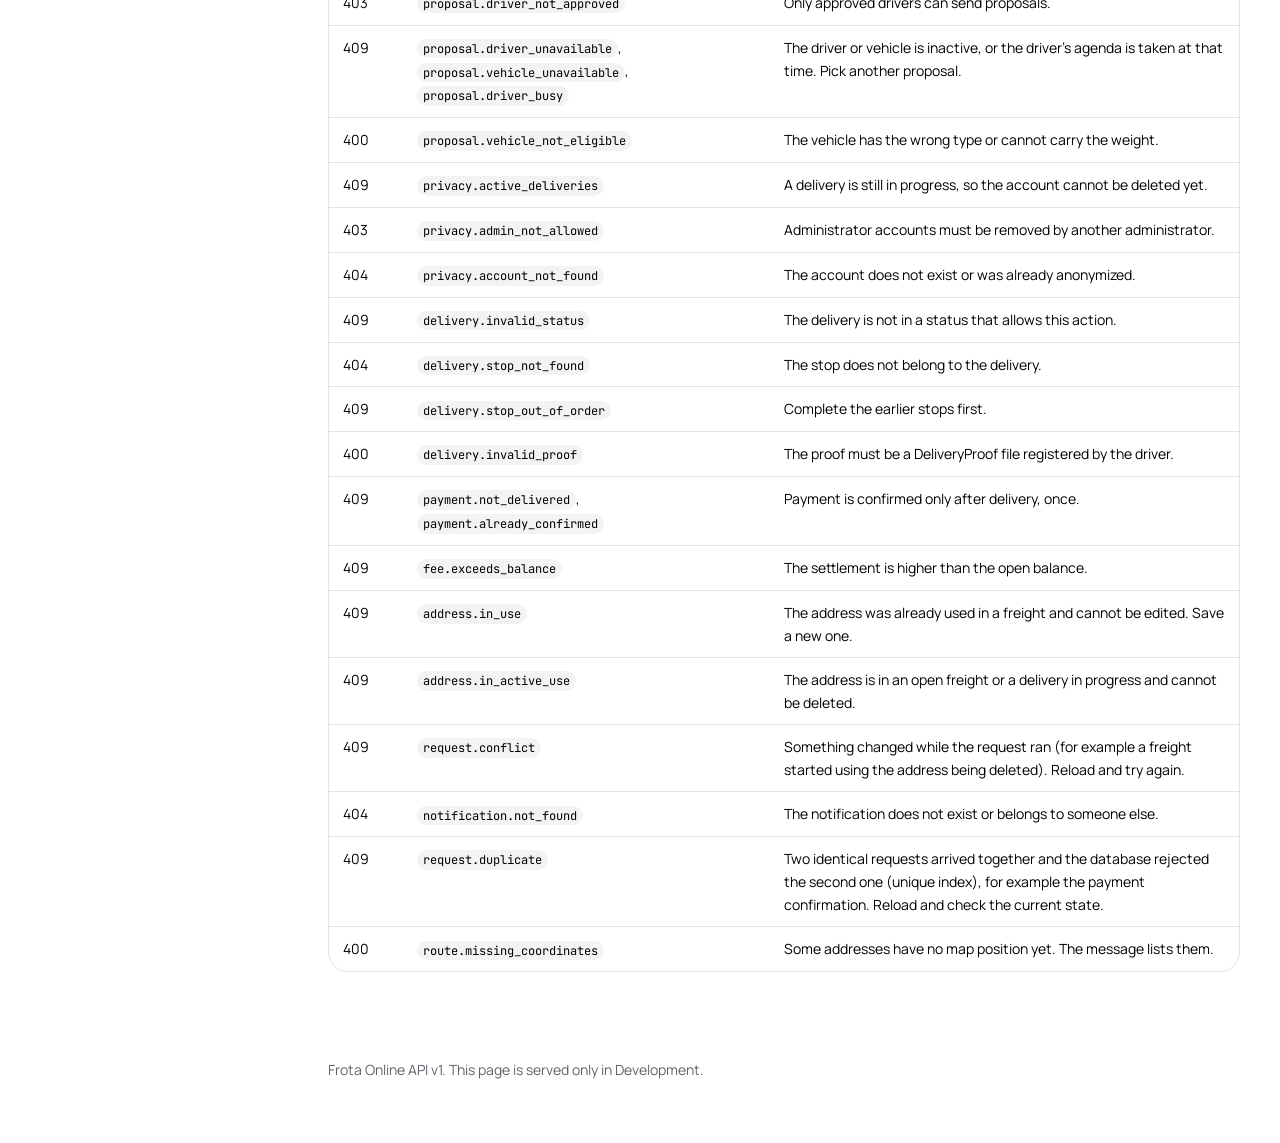
==== commit fad9cc5e: "Add notifications: in-app inbox, push via FCM, device registration and Cloud Scheduler jobs Notifica" ====
--- a/src/FrotaOnline.Api/wwwroot/docs/index.html
+++ b/src/FrotaOnline.Api/wwwroot/docs/index.html
@@ -30,6 +30,7 @@
       <a href="#flow">Call order</a>
       <a href="#onboarding">Driver onboarding</a>
       <a href="#marketplace">Marketplace</a>
+      <a href="#notifications">Notifications</a>
       <a href="#privacy">Privacy</a>
       <a href="#endpoints">Endpoints</a>
       <a href="#errors">Errors</a>
@@ -219,7 +220,46 @@
           </tbody>
         </table>
       </div>
-      <p class="prose">A background job runs every 30 seconds and expires freights and proposals past their window. Until it runs, the API already refuses proposals that arrive late.</p>
+      <p class="prose">A job expires freights and proposals past their window: every 30 seconds in-process in development, and in production Cloud Scheduler calls <code>POST /internal/jobs/expire</code> (and <code>/internal/jobs/dispatch-notifications</code> for pushes) every minute, authenticated with a Google OIDC token (<code>Jobs:Audience</code>, <code>Jobs:ServiceAccountEmail</code>). Until it runs, the API already refuses proposals that arrive late.</p>
+    </section>
+
+    <section id="notifications" class="section">
+      <h2>Notifications</h2>
+      <p class="section-lede">Every business event leaves a notification for the right person, in the same transaction as the operation that caused it. It is the in-app inbox, and a background worker also sends it as a push to the devices the person registered.</p>
+      <div class="table-wrap">
+        <table class="grid">
+          <thead><tr><th>Call</th><th>What happens</th></tr></thead>
+          <tbody>
+            <tr><td><code>PUT /devices</code></td><td>Register the phone: <code>{ "token": "...", "platform": "Android" | "Ios" | "Web" }</code>, the token the push provider gave the app. Call it after every login and when the provider issues a new token. Repeating it is harmless; if the same phone signs in as someone else, the token moves to that account.</td></tr>
+            <tr><td><code>DELETE /devices?token=...</code></td><td>Call it on logout so the next person using the phone does not receive this account's notifications. Always 204.</td></tr>
+            <tr><td><code>GET /notifications</code></td><td>The inbox, newest first. Query: <code>unreadOnly</code>, <code>page</code> (from 1), <code>pageSize</code> (1 to 100, default 20). The response has <code>items</code>, <code>unreadCount</code> for the bell badge and <code>hasMore</code> for infinite scroll. Each item has <code>type</code>, <code>title</code>, <code>body</code> (Portuguese), and <code>targetType</code> + <code>targetId</code>, which say what to open when it is tapped: <code>Freight</code>, <code>Proposal</code>, <code>Delivery</code>, <code>DriverProfile</code> or <code>Fee</code>.</td></tr>
+            <tr><td><code>GET /notifications/unread-count</code></td><td>Just <code>{ "unread": 3 }</code>, cheap enough to poll for the badge.</td></tr>
+            <tr><td><code>POST /notifications/{id}/read</code>, <code>POST /notifications/read-all</code></td><td>Mark one or all as read. Idempotent. Someone else's notification is a 404 <code>notification.not_found</code>.</td></tr>
+          </tbody>
+        </table>
+      </div>
+      <div class="table-wrap">
+        <table class="grid">
+          <thead><tr><th>Event</th><th>Who is told</th><th><code>type</code></th><th><code>targetType</code></th></tr></thead>
+          <tbody>
+            <tr><td>A driver sends a proposal</td><td>Customer</td><td><code>ProposalReceived</code> (with the price)</td><td>Freight</td></tr>
+            <tr><td>The customer approves a proposal</td><td>The chosen driver</td><td><code>ProposalApproved</code></td><td>Delivery</td></tr>
+            <tr><td>The customer approves another proposal</td><td>The other drivers on that freight</td><td><code>ProposalNotSelected</code></td><td>Proposal</td></tr>
+            <tr><td>The proposal window ends with no approval</td><td>Customer</td><td><code>FreightExpired</code></td><td>Freight</td></tr>
+            <tr><td>A proposal expires unanswered</td><td>Driver</td><td><code>ProposalExpired</code></td><td>Proposal</td></tr>
+            <tr><td>The driver leaves for the pickup</td><td>Customer</td><td><code>DeliveryStarted</code></td><td>Delivery</td></tr>
+            <tr><td>First pickup done</td><td>Customer</td><td><code>DeliveryPickedUp</code></td><td>Delivery</td></tr>
+            <tr><td>Another stop done</td><td>Customer</td><td><code>DeliveryStopCompleted</code> ("2 de 3")</td><td>Delivery</td></tr>
+            <tr><td>Last stop done</td><td>Customer</td><td><code>DeliveryCompleted</code></td><td>Delivery</td></tr>
+            <tr><td>Incident reported</td><td>Customer</td><td><code>DeliveryIncident</code> (with the text)</td><td>Delivery</td></tr>
+            <tr><td>The driver cancels / the customer cancels</td><td>Customer / Driver</td><td><code>DeliveryCancelled</code> (with the reason)</td><td>Delivery</td></tr>
+            <tr><td>The driver confirms the payment</td><td>Customer</td><td><code>PaymentConfirmed</code> (with the amount)</td><td>Delivery</td></tr>
+            <tr><td>The admin approves / rejects the registration</td><td>Driver</td><td><code>DriverApproved</code> / <code>DriverRejected</code></td><td>DriverProfile</td></tr>
+            <tr><td>The admin records a fee settlement</td><td>Driver</td><td><code>FeeSettled</code> (with the amount)</td><td>Fee</td></tr>
+          </tbody>
+        </table>
+      </div>
+      <p class="prose">One driver action in the middle of a run sends one notification (the most relevant one), even when the delivery moves through more than one status. The push carries the same data as the inbox item (<code>notificationId</code>, <code>type</code>, <code>targetType</code>, <code>targetId</code>). A failed send is retried a minute later, up to 5 times, and the inbox entry is there either way; someone who already opened the notification in the app gets no push. Set <code>Push:Provider</code> to <code>Firebase</code> to send real pushes through Firebase Cloud Messaging (credentials from Application Default Credentials, so on GCP the runtime service account); the default only writes them to the log. Deleting an account (LGPD) erases its notifications and device tokens.</p>
     </section>
 
     <section id="privacy" class="section">
@@ -301,6 +341,7 @@
             <tr><td>409</td><td><code>address.in_use</code></td><td>The address was already used in a freight and cannot be edited. Save a new one.</td></tr>
             <tr><td>409</td><td><code>address.in_active_use</code></td><td>The address is in an open freight or a delivery in progress and cannot be deleted.</td></tr>
             <tr><td>409</td><td><code>request.conflict</code></td><td>Something changed while the request ran (for example a freight started using the address being deleted). Reload and try again.</td></tr>
+            <tr><td>404</td><td><code>notification.not_found</code></td><td>The notification does not exist or belongs to someone else.</td></tr>
             <tr><td>409</td><td><code>request.duplicate</code></td><td>Two identical requests arrived together and the database rejected the second one (unique index), for example the payment confirmation. Reload and check the current state.</td></tr>
             <tr><td>400</td><td><code>route.missing_coordinates</code></td><td>Some addresses have no map position yet. The message lists them.</td></tr>
           </tbody>
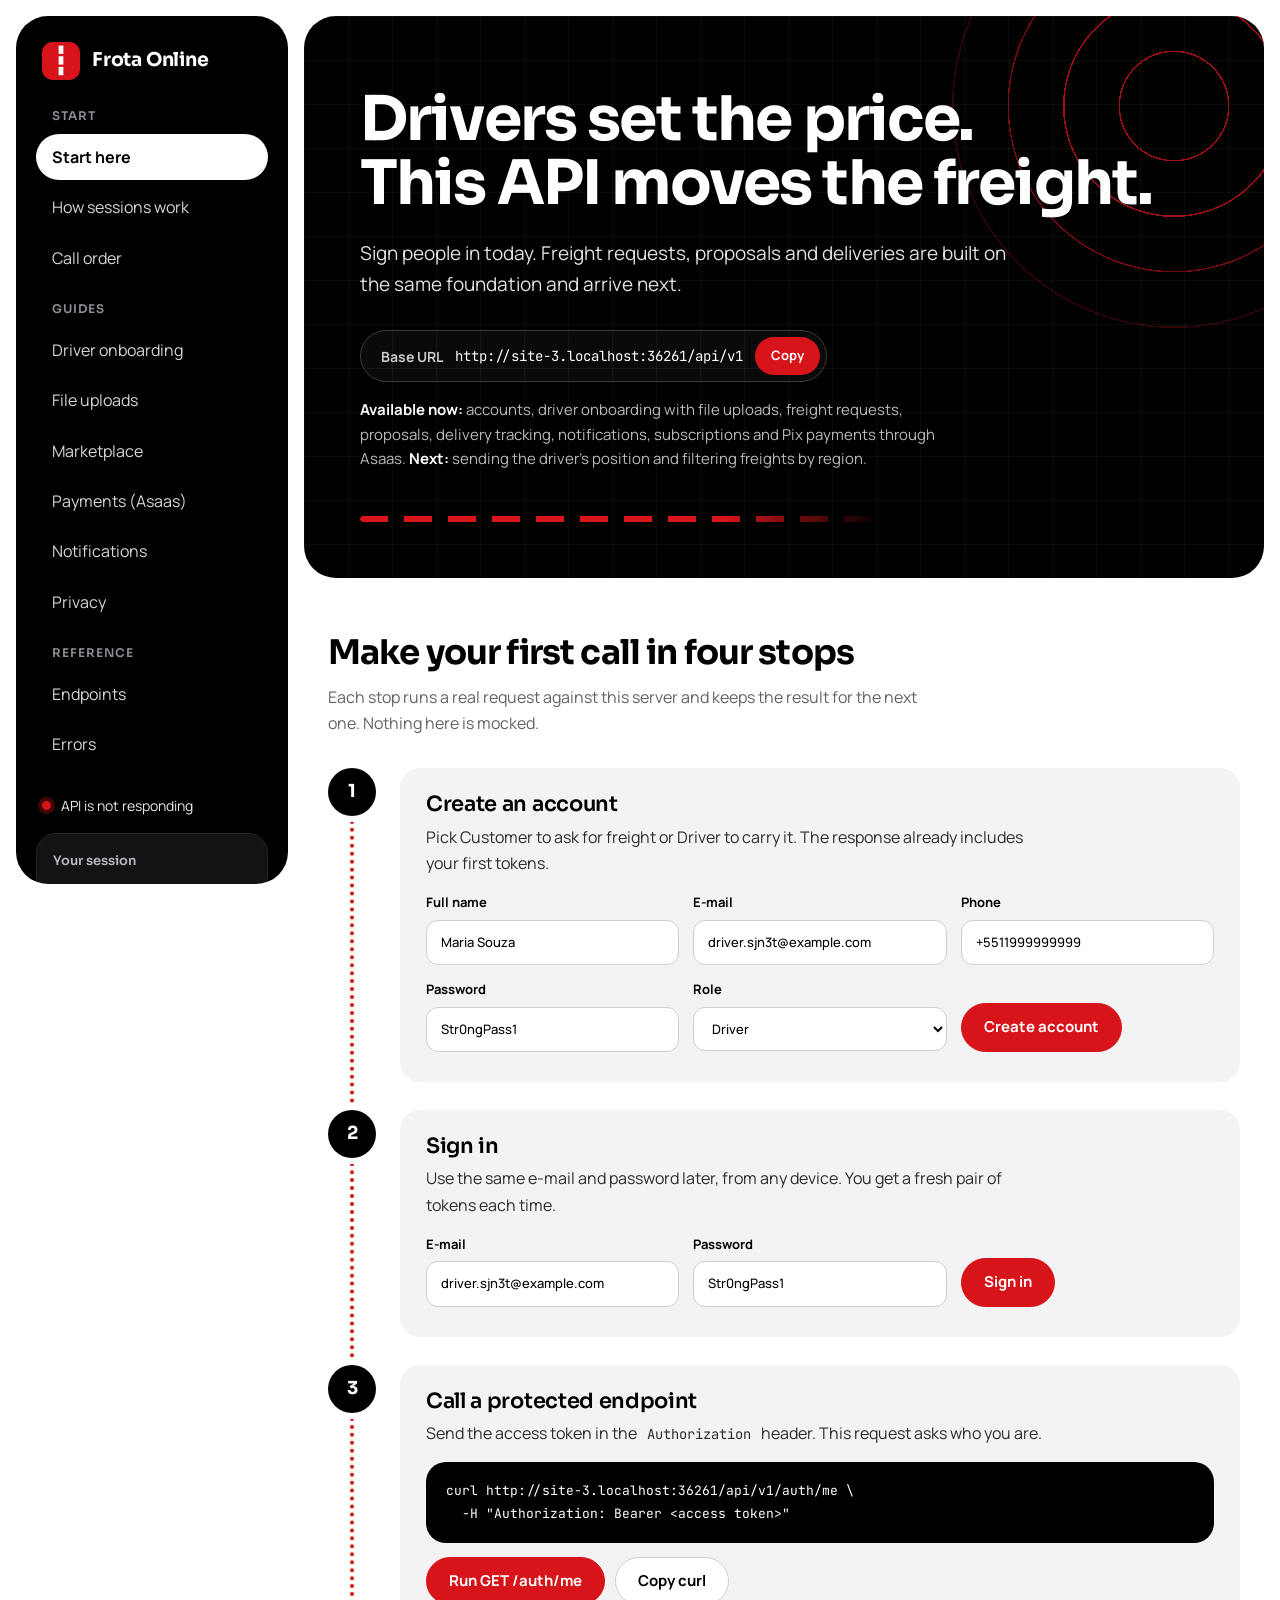
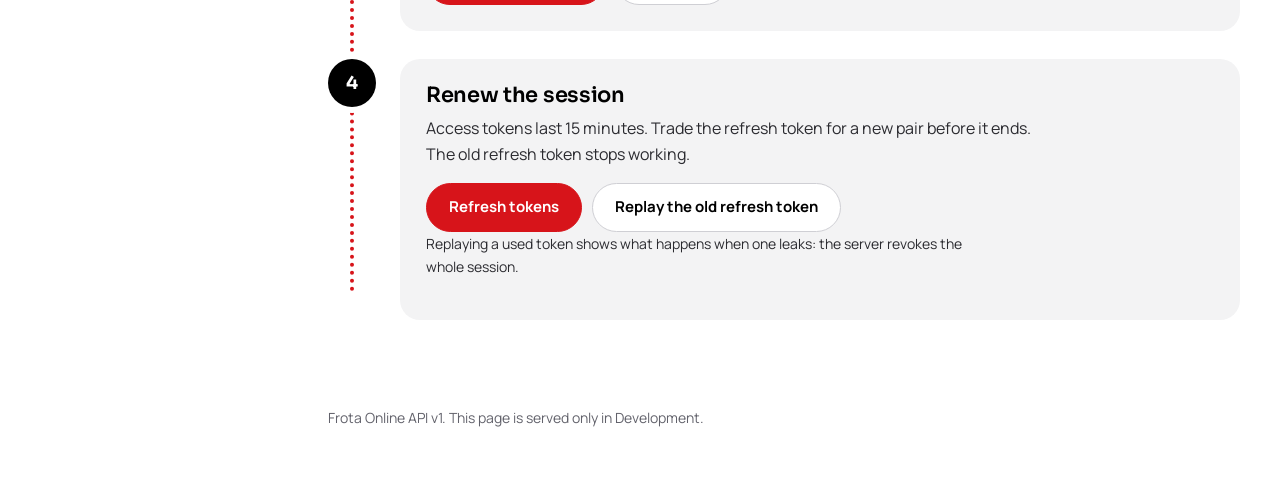
==== commit 2056795f: "Add Asaas subscriptions, Pix split payments, fee collection, file uploads and compatible-freight ale" ====
--- a/src/FrotaOnline.Api/wwwroot/docs/index.html
+++ b/src/FrotaOnline.Api/wwwroot/docs/index.html
@@ -25,13 +25,18 @@
     </a>
 
     <nav class="rail-nav">
+      <p class="rail-group">Start</p>
       <a href="#start">Start here</a>
       <a href="#tokens">How sessions work</a>
       <a href="#flow">Call order</a>
+      <p class="rail-group">Guides</p>
       <a href="#onboarding">Driver onboarding</a>
+      <a href="#uploads">File uploads</a>
       <a href="#marketplace">Marketplace</a>
+      <a href="#payments">Payments (Asaas)</a>
       <a href="#notifications">Notifications</a>
       <a href="#privacy">Privacy</a>
+      <p class="rail-group">Reference</p>
       <a href="#endpoints">Endpoints</a>
       <a href="#errors">Errors</a>
     </nav>
@@ -64,7 +69,7 @@
           <code id="base-url">/api/v1</code>
           <button type="button" class="copy" data-copy-target="base-url">Copy</button>
         </div>
-        <p class="roadmap"><strong>Available now:</strong> accounts, driver onboarding, freight requests, proposals and approval. <strong>Next:</strong> pickup and delivery tracking, proof, payment record.</p>
+        <p class="roadmap"><strong>Available now:</strong> accounts, driver onboarding with file uploads, freight requests, proposals, delivery tracking, notifications, subscriptions and Pix payments through Asaas. <strong>Next:</strong> sending the driver's position and filtering freights by region.</p>
       </div>
       <div class="roadline" aria-hidden="true"></div>
     </header>
@@ -184,7 +189,7 @@
             <tr><td>1</td><td><code>GET /terms/pending</code> then <code>POST /terms/accept</code></td><td>Accept every active term. Each acceptance stores the time and IP address.</td></tr>
             <tr><td>2</td><td><code>PUT /driver/profile</code></td><td>Send <code>taxId</code> (CPF or CNPJ, letters allowed), CNH and category. The tax id is required and checked by its digits before anything is saved. Repeat the call to correct data while the profile is a draft or rejected.</td></tr>
             <tr><td>3</td><td><code>POST /driver/vehicles</code></td><td>Register at least one vehicle. Plates accept <code>ABC1234</code> and <code>ABC1D23</code>.</td></tr>
-            <tr><td>4</td><td><code>POST /driver/documents</code></td><td>Register the files you already uploaded. The storage key must start with <code>drivers/{your user id}/</code>.</td></tr>
+            <tr><td>4</td><td><code>POST /driver/documents</code></td><td>Register the files you already uploaded (see <a href="#uploads">File uploads</a>: ask for a pre-signed URL first). The storage key must start with <code>drivers/{your user id}/</code>.</td></tr>
             <tr><td>5</td><td><code>GET /driver/profile</code></td><td>The <code>checklist</code> shows what is still missing: terms, vehicle, document.</td></tr>
             <tr><td>6</td><td><code>POST /driver/submit</code></td><td>Moves the status to <code>PendingReview</code> and locks the profile. An incomplete checklist returns the missing items.</td></tr>
             <tr><td>7</td><td><code>GET /admin/drivers</code>, then <code>approve</code> or <code>reject</code></td><td>The admin reviews the file. Approval or rejection (with a reason) sends an e-mail. A rejected driver edits and submits again.</td></tr>
@@ -235,7 +240,8 @@
             <tr><td><code>GET /notifications</code></td><td>The inbox, newest first. Query: <code>unreadOnly</code>, <code>page</code> (from 1), <code>pageSize</code> (1 to 100, default 20). The response has <code>items</code>, <code>unreadCount</code> for the bell badge and <code>hasMore</code> for infinite scroll. Each item has <code>type</code>, <code>title</code>, <code>body</code> (Portuguese), and <code>targetType</code> + <code>targetId</code>, which say what to open when it is tapped: <code>Freight</code>, <code>Proposal</code>, <code>Delivery</code>, <code>DriverProfile</code> or <code>Fee</code>.</td></tr>
             <tr><td><code>GET /notifications/unread-count</code></td><td>Just <code>{ "unread": 3 }</code>, cheap enough to poll for the badge.</td></tr>
             <tr><td><code>POST /notifications/{id}/read</code>, <code>POST /notifications/read-all</code></td><td>Mark one or all as read. Idempotent. Someone else's notification is a 404 <code>notification.not_found</code>.</td></tr>
-          </tbody>
+          <tr><td><code>GET /notifications/preferences</code>, <code>PUT /notifications/preferences</code></td><td>Two switches, both on by default: <code>newFreightAlerts</code> (drivers are told when a freight that fits opens) and <code>pushEnabled</code> (off keeps the inbox but silences the phone). Send only what changes, e.g. <code>{ "newFreightAlerts": false }</code> turns the new-freight alerts off and keeps every other push.</td></tr>
+            </tbody>
         </table>
       </div>
       <div class="table-wrap">
@@ -256,10 +262,74 @@
             <tr><td>The driver confirms the payment</td><td>Customer</td><td><code>PaymentConfirmed</code> (with the amount)</td><td>Delivery</td></tr>
             <tr><td>The admin approves / rejects the registration</td><td>Driver</td><td><code>DriverApproved</code> / <code>DriverRejected</code></td><td>DriverProfile</td></tr>
             <tr><td>The admin records a fee settlement</td><td>Driver</td><td><code>FeeSettled</code> (with the amount)</td><td>Fee</td></tr>
-          </tbody>
-        </table>
-      </div>
+          <tr><td>A customer posts a freight</td><td>Compatible drivers (see below)</td><td><code>NewFreightAvailable</code> ("City A → City B", with the 5 min or 24 h window)</td><td>Freight</td></tr>
+            <tr><td>The Pix of a freight is paid</td><td>Customer and driver</td><td><code>PaymentConfirmed</code> / <code>PaymentReceived</code> (the driver’s share)</td><td>Delivery</td></tr>
+            <tr><td>A subscription payment is confirmed</td><td>Driver</td><td><code>SubscriptionActivated</code> (with the date it is valid until)</td><td>Subscription</td></tr>
+            <tr><td>The fee Pix is paid</td><td>Driver</td><td><code>FeeSettled</code></td><td>Fee</td></tr>
+            </tbody>
+        </table>
+      </div>
+      <p class="prose"><strong>Compatible freight alert.</strong> When a freight is posted, every driver it fits is told: approved, with an active vehicle of the required type and enough capacity, free in the agenda during the run, and with the alert on. The customer who posted it is never told, and at most 500 drivers are alerted per freight. There is no distance filter yet (the app does not collect where the driver works), so the alert goes to compatible drivers in any city.</p>
       <p class="prose">One driver action in the middle of a run sends one notification (the most relevant one), even when the delivery moves through more than one status. The push carries the same data as the inbox item (<code>notificationId</code>, <code>type</code>, <code>targetType</code>, <code>targetId</code>). A failed send is retried a minute later, up to 5 times, and the inbox entry is there either way; someone who already opened the notification in the app gets no push. Set <code>Push:Provider</code> to <code>Firebase</code> to send real pushes through Firebase Cloud Messaging (credentials from Application Default Credentials, so on GCP the runtime service account); the default only writes them to the log. Deleting an account (LGPD) erases its notifications and device tokens.</p>
+    </section>
+
+    <section id="uploads" class="section">
+      <h2>File uploads</h2>
+      <p class="section-lede">Files never pass through the API. The app sends them straight to the storage with a pre-signed URL and the API checks the result.</p>
+<div class="table-wrap">
+        <table class="grid">
+          <thead><tr><th>Step</th><th>Call</th><th>What happens</th></tr></thead>
+          <tbody>
+            <tr><td>1</td><td><code>POST /driver/documents/upload-url</code></td><td>Send <code>{ "kind": "DriverDocument" | "VehiclePhoto", "contentType": "image/jpeg" | "image/png" | "application/pdf" }</code>. The answer has <code>storageKey</code>, <code>uploadUrl</code>, <code>method</code> (PUT), <code>headers</code>, <code>maxBytes</code> (10 MB) and <code>expiresAt</code> (15 minutes).</td></tr>
+            <tr><td>2</td><td><code>PUT {uploadUrl}</code> (to the storage, not to this API)</td><td>Send the file body with exactly the <code>headers</code> you received. A different type or a bigger file is refused by the storage.</td></tr>
+            <tr><td>3</td><td><code>POST /driver/documents</code></td><td>Register the <code>storageKey</code>. The API looks at the real object: missing is <code>409 driver.file_not_uploaded</code>; over 10 MB or not JPEG, PNG or PDF deletes the object and answers 400 (<code>driver.file_too_large</code> / <code>driver.file_type_not_allowed</code>). The size and type saved are the storage's, not the ones the app declared.</td></tr>
+            <tr><td>Admin</td><td><code>GET /admin/drivers/{driverId}/files/{fileId}/url</code></td><td>A read link that expires in 10 minutes. The bucket is never public.</td></tr>
+            </tbody>
+        </table>
+      </div>
+      <p class="prose">Without <code>Storage__Provider=Gcs</code> the upload-url endpoint answers <code>409 storage.not_configured</code> and <code>POST /driver/documents</code> keeps trusting what the app sends (development only). Deleting an account also deletes the person's objects from the storage.</p>
+    </section>
+
+    <section id="payments" class="section">
+      <h2>Payments (Asaas)</h2>
+      <p class="section-lede">Subscriptions, a Pix issued by the app with split, and automatic collection of the platform fee. Card data never touches this API. Every endpoint here answers <code>409 payments.not_configured</code> until the server has <code>Payments__Provider=Asaas</code>, and <code>503 payments.unavailable</code> when Asaas cannot be reached.</p>
+
+      <h3 class="mini">Driver subscription</h3>
+<div class="table-wrap">
+        <table class="grid">
+          <thead><tr><th>Call</th><th>What happens</th></tr></thead>
+          <tbody>
+            <tr><td><code>GET /driver/subscription</code></td><td>The two plans (Basic R$ 79.90 up to 3 vehicles, Full R$ 99.90 with no limit) and the current subscription. <code>hasAccess</code> is true while the driver is inside a period they paid for.</td></tr>
+            <tr><td><code>POST /driver/subscription</code></td><td><code>{ "plan": "Basic" | "Full" }</code>, approved drivers only. Returns <code>paymentUrl</code>: open it so the driver pays by Pix, boleto or card. The plan turns <code>Active</code> when Asaas confirms the payment; each paid month adds one month. Asking again for the same plan before paying returns the same link.</td></tr>
+            <tr><td><code>DELETE /driver/subscription</code></td><td>Stops future charges. The driver keeps the access already paid for until <code>endsAt</code>.</td></tr>
+            </tbody>
+        </table>
+      </div>
+      <p class="prose">Basic allows 3 active vehicles: adding a 4th answers <code>409 subscription.vehicle_limit</code>, and choosing Basic with more than 3 answers <code>subscription.too_many_vehicles</code>. When the server has <code>Subscriptions__RequiredToPropose=true</code>, sending a proposal without a paid period answers <code>403 subscription.required</code> (off by default).</p>
+
+      <h3 class="mini">Paying a freight by Pix, split between driver and platform</h3>
+<div class="table-wrap">
+        <table class="grid">
+          <thead><tr><th>Call</th><th>What happens</th></tr></thead>
+          <tbody>
+            <tr><td><code>PUT /driver/payout-account</code></td><td>The driver links their own Asaas account: <code>{ "walletId": "&lt;uuid&gt;" }</code>. It is where their share is sent. <code>GET</code> shows whether it is set.</td></tr>
+            <tr><td><code>POST /deliveries/{id}/pix</code></td><td>Customer, after the delivery is completed. Send <code>{ "taxId": "&lt;payer CPF or CNPJ&gt;" }</code> (Asaas requires it; the app does not store it). Returns <code>pixPayload</code> (copia e cola), <code>pixQrCode</code> (base64 PNG), <code>expiresAt</code>, <code>driverReceives</code> and <code>platformFee</code>. The driver gets price minus R$ 4.90 straight in their account; the platform never holds the driver’s money. Asking again returns the same Pix while it is valid.</td></tr>
+            </tbody>
+        </table>
+      </div>
+      <p class="prose">When Asaas confirms the payment, it becomes <code>Paid</code>, the R$ 4.90 fee in the driver’s statement is settled by itself, and both sides are notified. Without a linked account the answer is <code>409 payments.driver_without_payout_account</code>: pay the driver directly and let them confirm with <code>POST /driver/deliveries/{id}/payment</code>.</p>
+
+      <h3 class="mini">Paying the platform fee</h3>
+<div class="table-wrap">
+        <table class="grid">
+          <thead><tr><th>Call</th><th>What happens</th></tr></thead>
+          <tbody>
+            <tr><td><code>POST /driver/fees/pix</code></td><td>A Pix for the whole open balance (freights paid outside the app). When it is paid the statement is settled automatically and the driver receives <code>FeeSettled</code>. The minimum charge is R$ 5.00: below it the answer is <code>409 fee.below_minimum</code> and the balance waits.</td></tr>
+            </tbody>
+        </table>
+      </div>
+      <h3 class="mini">Webhook (server to server)</h3>
+      <p class="prose"><code>POST /webhooks/asaas</code> is called by Asaas, never by the app, and is protected by the <code>asaas-access-token</code> header. Each event id is processed once, so a repeated delivery changes nothing. Handled: <code>PAYMENT_RECEIVED</code> and <code>PAYMENT_CONFIRMED</code> (subscription, freight Pix, fee Pix) and <code>SUBSCRIPTION_DELETED</code> / <code>SUBSCRIPTION_INACTIVATED</code>. Anything else is acknowledged and ignored.</p>
     </section>
 
     <section id="privacy" class="section">
@@ -343,6 +413,17 @@
             <tr><td>409</td><td><code>request.conflict</code></td><td>Something changed while the request ran (for example a freight started using the address being deleted). Reload and try again.</td></tr>
             <tr><td>404</td><td><code>notification.not_found</code></td><td>The notification does not exist or belongs to someone else.</td></tr>
             <tr><td>409</td><td><code>request.duplicate</code></td><td>Two identical requests arrived together and the database rejected the second one (unique index), for example the payment confirmation. Reload and check the current state.</td></tr>
+            <tr><td>409</td><td><code>payments.not_configured</code></td><td>Online payments are off on this server. Pay directly and confirm, or ask the team to configure Asaas.</td></tr>
+            <tr><td>503</td><td><code>payments.unavailable</code></td><td>Asaas refused or could not be reached. Try again in a moment.</td></tr>
+            <tr><td>409</td><td><code>payments.driver_without_payout_account</code></td><td>The driver has not linked an account, so a Pix with split cannot be issued.</td></tr>
+            <tr><td>409</td><td><code>payments.price_too_low</code></td><td>The agreed price does not cover the platform fee or the provider’s minimum.</td></tr>
+            <tr><td>409</td><td><code>fee.nothing_to_charge</code>, <code>fee.below_minimum</code></td><td>No fee is owed, or the balance is under the R$ 5.00 minimum charge.</td></tr>
+            <tr><td>409</td><td><code>subscription.already_active</code>, <code>subscription.too_many_vehicles</code>, <code>subscription.vehicle_limit</code></td><td>A plan is already active, or the Basic plan’s 3-vehicle limit would be exceeded.</td></tr>
+            <tr><td>403</td><td><code>subscription.required</code></td><td>An active subscription is needed to send proposals.</td></tr>
+            <tr><td>404</td><td><code>subscription.not_found</code></td><td>The driver has no subscription.</td></tr>
+            <tr><td>409</td><td><code>storage.not_configured</code>, <code>driver.file_not_uploaded</code></td><td>No storage on this server, or the file was not uploaded before registering it.</td></tr>
+            <tr><td>400</td><td><code>driver.file_too_large</code>, <code>driver.file_type_not_allowed</code></td><td>The uploaded file is over 10 MB or is not JPEG, PNG or PDF.</td></tr>
+            <tr><td>404</td><td><code>admin.file_not_found</code></td><td>The file does not belong to that driver.</td></tr>
             <tr><td>400</td><td><code>route.missing_coordinates</code></td><td>Some addresses have no map position yet. The message lists them.</td></tr>
           </tbody>
         </table>
--- a/src/FrotaOnline.Api/wwwroot/docs/docs.css
+++ b/src/FrotaOnline.Api/wwwroot/docs/docs.css
@@ -40,6 +40,9 @@
 .brand-mark { width: 38px; height: 38px; flex: none; }
 .brand-name { font-family: var(--font-display); font-weight: 700; font-size: 19px; letter-spacing: -0.01em; }
 .rail-nav { display: flex; flex-direction: column; gap: 4px; }
+.rail-group { margin: 14px 0 4px; padding: 0 16px; font-family: var(--font-display); font-weight: 600; font-size: 12px; letter-spacing: .08em; text-transform: uppercase; color: #8d8d96; }
+.rail-group:first-child { margin-top: 0; }
+[hidden] { display: none !important; }
 .rail-nav a {
   text-decoration: none; padding: 10px 16px; border-radius: 999px; color: #d6d6da;
   transition: background .2s, color .2s;
@@ -101,7 +104,7 @@
 }
 @keyframes draw { from { transform: scaleX(0); } to { transform: scaleX(1); } }
 
-.section { padding: 80px 24px 0; max-width: 1000px; }
+.section { padding: 56px 24px 0; max-width: 1000px; }
 .section h2 { font-family: var(--font-display); font-weight: 700; font-size: 34px; line-height: 1.1; letter-spacing: -0.025em; margin: 0 0 12px; }
 .section-lede { margin: 0 0 32px; max-width: 62ch; color: var(--ink-soft); }
 .prose { max-width: 66ch; }
@@ -200,6 +203,7 @@
 @media (max-width: 900px) {
   .rail { position: static; width: auto; margin: var(--gap); flex-direction: row; flex-wrap: wrap; align-items: center; gap: 12px 20px; padding: 16px 18px; border-radius: var(--r-md); }
   .rail-nav { flex-direction: row; flex-wrap: wrap; gap: 4px; }
+  .rail-group { display: none; }
   .rail-nav a { padding: 6px 14px; }
   .rail-block { margin-top: 0; flex-direction: row; flex-wrap: wrap; width: 100%; }
   .rail-links { flex-direction: row; gap: 16px; }
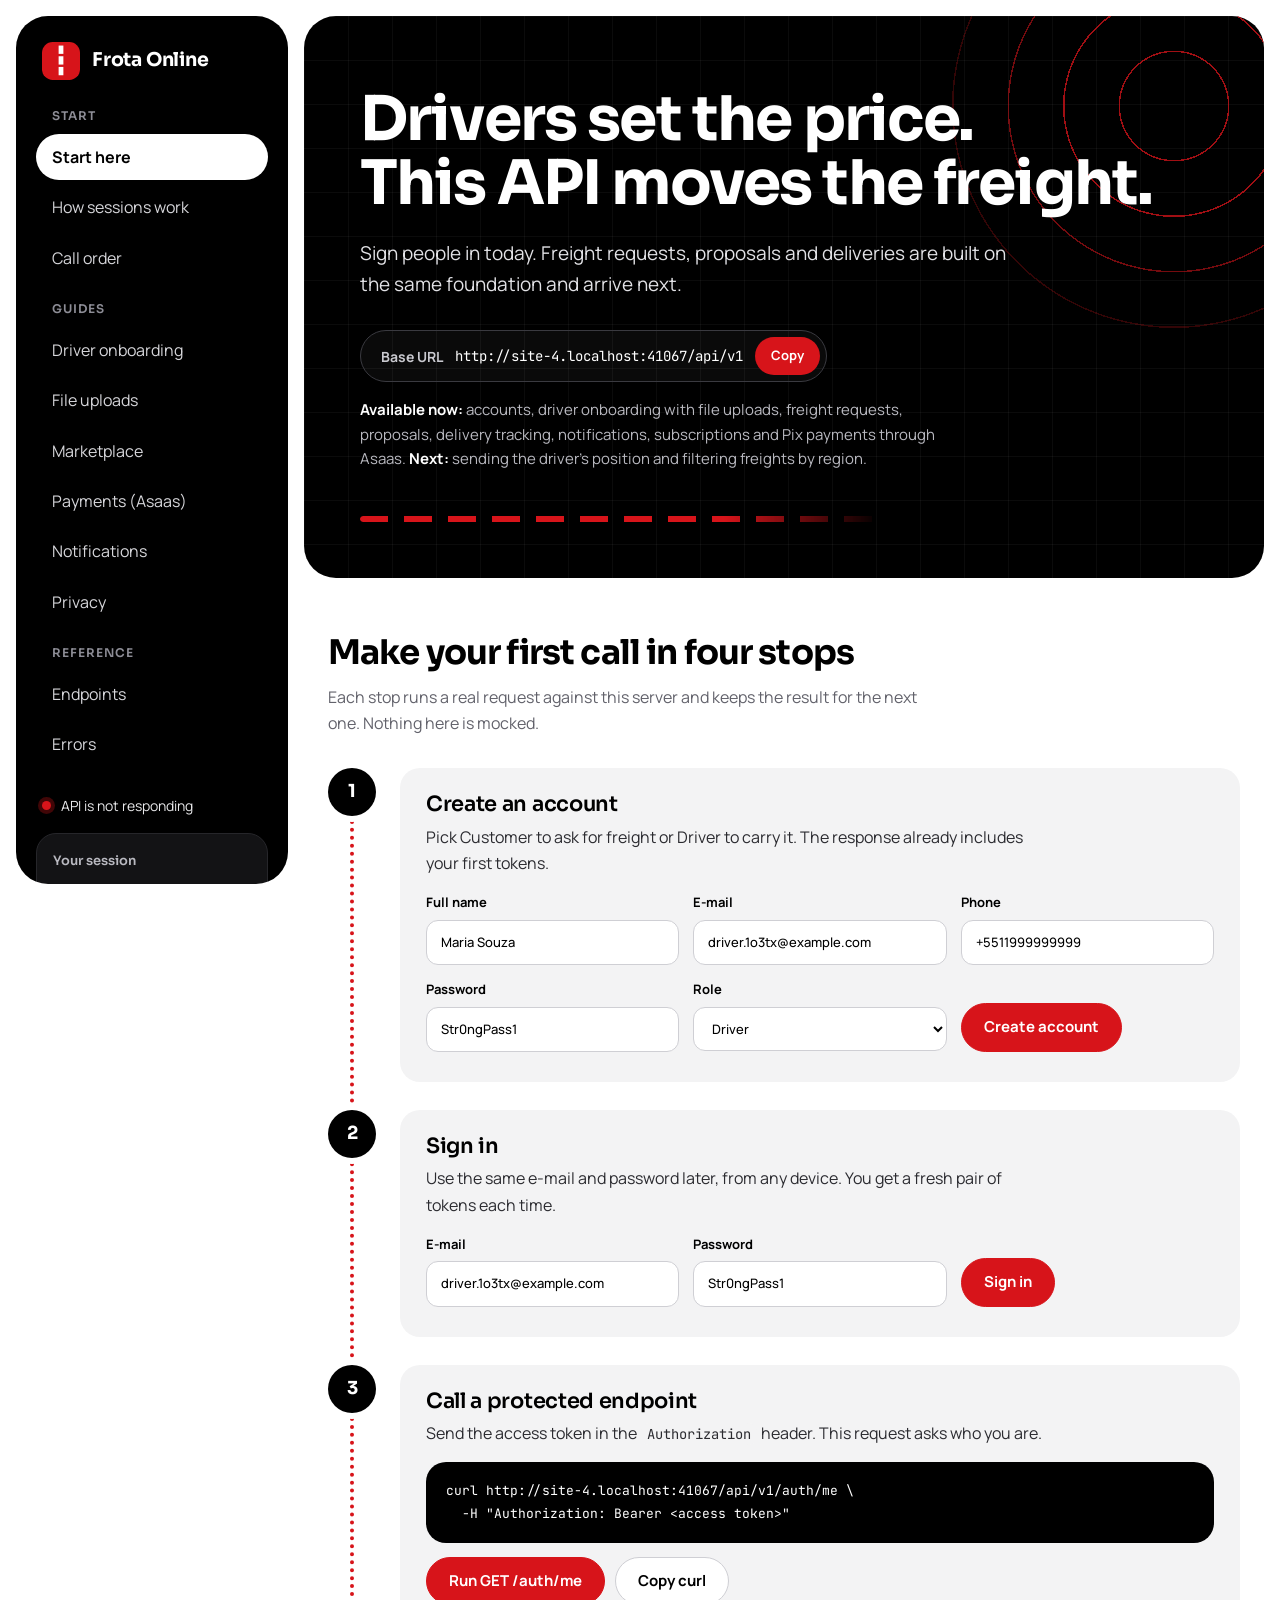
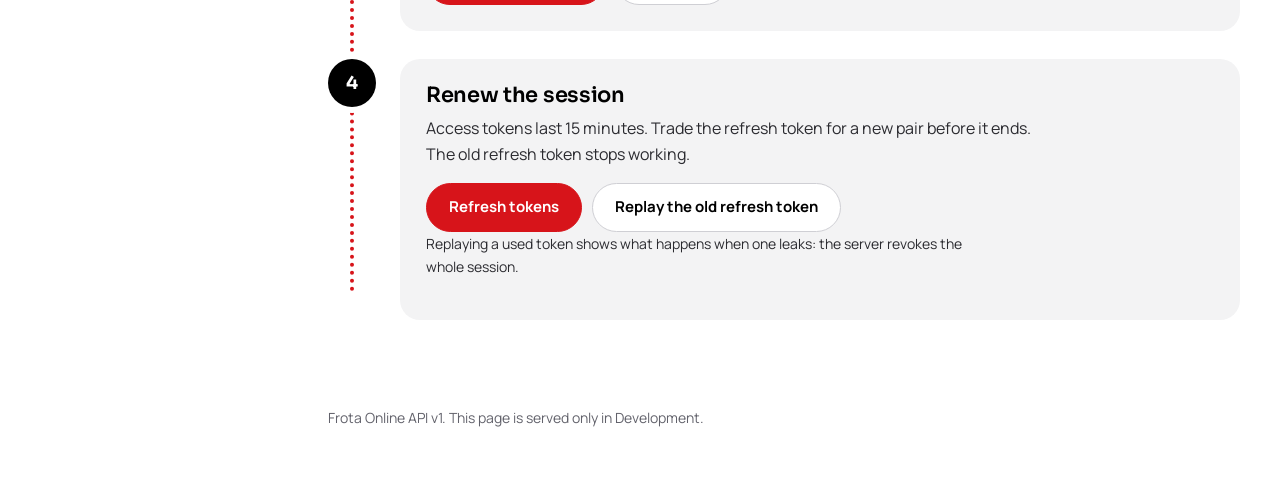
==== commit 8e873452: "Add card payments (Asaas), saved cards and Apple Pay via Mercado Pago Includes driver OAuth connecti" ====
--- a/src/FrotaOnline.Api/wwwroot/docs/index.html
+++ b/src/FrotaOnline.Api/wwwroot/docs/index.html
@@ -263,6 +263,7 @@
             <tr><td>The admin approves / rejects the registration</td><td>Driver</td><td><code>DriverApproved</code> / <code>DriverRejected</code></td><td>DriverProfile</td></tr>
             <tr><td>The admin records a fee settlement</td><td>Driver</td><td><code>FeeSettled</code> (with the amount)</td><td>Fee</td></tr>
           <tr><td>A customer posts a freight</td><td>Compatible drivers (see below)</td><td><code>NewFreightAvailable</code> ("City A → City B", with the 5 min or 24 h window)</td><td>Freight</td></tr>
+            <tr><td>A card or wallet payment is refused</td><td>Customer</td><td><code>PaymentFailed</code></td><td>Delivery</td></tr>
             <tr><td>The Pix of a freight is paid</td><td>Customer and driver</td><td><code>PaymentConfirmed</code> / <code>PaymentReceived</code> (the driver’s share)</td><td>Delivery</td></tr>
             <tr><td>A subscription payment is confirmed</td><td>Driver</td><td><code>SubscriptionActivated</code> (with the date it is valid until)</td><td>Subscription</td></tr>
             <tr><td>The fee Pix is paid</td><td>Driver</td><td><code>FeeSettled</code></td><td>Fee</td></tr>
@@ -291,8 +292,8 @@
     </section>
 
     <section id="payments" class="section">
-      <h2>Payments (Asaas)</h2>
-      <p class="section-lede">Subscriptions, a Pix issued by the app with split, and automatic collection of the platform fee. Card data never touches this API. Every endpoint here answers <code>409 payments.not_configured</code> until the server has <code>Payments__Provider=Asaas</code>, and <code>503 payments.unavailable</code> when Asaas cannot be reached.</p>
+      <h2>Payments (Asaas and Mercado Pago)</h2>
+      <p class="section-lede">Subscriptions, a Pix issued by the app with split, and automatic collection of the platform fee. Only paying a freight by card makes the card pass through this API (and it is never stored). Every endpoint here answers <code>409 payments.not_configured</code> until the server has <code>Payments__Provider=Asaas</code> (and <code>Payments__WalletProvider=MercadoPago</code> for Apple Pay), and <code>503 payments.unavailable</code> when Asaas cannot be reached.</p>
 
       <h3 class="mini">Driver subscription</h3>
 <div class="table-wrap">
@@ -319,6 +320,34 @@
       </div>
       <p class="prose">When Asaas confirms the payment, it becomes <code>Paid</code>, the R$ 4.90 fee in the driver’s statement is settled by itself, and both sides are notified. Without a linked account the answer is <code>409 payments.driver_without_payout_account</code>: pay the driver directly and let them confirm with <code>POST /driver/deliveries/{id}/payment</code>.</p>
 
+      <h3 class="mini">Paying a freight by credit card</h3>
+<div class="table-wrap">
+        <table class="grid">
+          <thead><tr><th>Call</th><th>What happens</th></tr></thead>
+          <tbody>
+            <tr><td><code>POST /deliveries/{id}/card</code></td><td>Customer, after the delivery is completed. New card: <code>{ "card": { "holderName", "number", "expiryMonth", "expiryYear", "ccv" }, "holder": { "taxId", "postalCode", "addressNumber", "phone" }, "saveCard": false }</code>. Saved card: <code>{ "savedCardId": "&lt;uuid&gt;" }</code>. This is the only route where the card passes through the API: it goes on to Asaas in the same request and is never stored or logged. HTTPS only. The split is the same as the Pix. The payment stays <code>Pending</code> until Asaas confirms; a refused card answers <code>409 payments.card_declined</code> and nothing is charged.</td></tr>
+            <tr><td><code>GET /customer/cards</code></td><td>Saved cards: <code>id</code>, <code>brand</code> and <code>last4</code>. Only Asaas’s token is kept, never the number. At most 5.</td></tr>
+            <tr><td><code>DELETE /customer/cards/{id}</code></td><td>Removes a saved card.</td></tr>
+            </tbody>
+        </table>
+      </div>
+      <p class="prose">While a card or wallet payment is being confirmed, another attempt answers <code>409 payments.in_progress</code>. If Asaas refuses the capture afterwards, the payment becomes <code>Failed</code>, the customer receives <code>PaymentFailed</code> and can try again.</p>
+
+      <h3 class="mini">Apple Pay through Mercado Pago</h3>
+      <p class="prose"><strong>Before promising it to customers:</strong> Mercado Pago documents Apple Pay (iOS only, Visa and Mastercard, after commercial enablement) and <strong>does not document Google Pay</strong>; Asaas documents neither wallet. Confirm with Mercado Pago Brazil. The backend takes a card token made by the Mercado Pago SDK in the app, whichever wallet it came from.</p>
+<div class="table-wrap">
+        <table class="grid">
+          <thead><tr><th>Call</th><th>What happens</th></tr></thead>
+          <tbody>
+            <tr><td><code>POST /driver/wallet-account/authorization</code></td><td>The driver connects their own Mercado Pago account once. Returns <code>authorizationUrl</code> (valid 15 minutes): open it in the browser. After they allow it, Mercado Pago calls <code>GET /callbacks/mercadopago/oauth</code>, which stores the tokens encrypted.</td></tr>
+            <tr><td><code>GET /driver/wallet-account</code></td><td><code>{ "connected": true | false }</code>.</td></tr>
+            <tr><td><code>DELETE /driver/wallet-account</code></td><td>Deletes the stored tokens.</td></tr>
+            <tr><td><code>POST /deliveries/{id}/wallet</code></td><td>Customer. After Apple Pay returns the token through the SDK: <code>{ "cardToken": "...", "paymentMethodId": "visa" }</code>. The payment is created on the driver’s account with the R$ 4.90 commission for the platform. <code>approved</code> settles at once; <code>in_process</code> waits for Mercado Pago’s notice. A driver without a connected account: <code>409 payments.driver_without_wallet_account</code>.</td></tr>
+            </tbody>
+        </table>
+      </div>
+      <p class="prose">Mercado Pago deducts its own fee first and the platform commission comes out of what is left, so the card fee falls on the driver’s side. The server needs <code>Payments__WalletProvider=MercadoPago</code> and the keys described in the README.</p>
+
       <h3 class="mini">Paying the platform fee</h3>
 <div class="table-wrap">
         <table class="grid">
@@ -330,6 +359,7 @@
       </div>
       <h3 class="mini">Webhook (server to server)</h3>
       <p class="prose"><code>POST /webhooks/asaas</code> is called by Asaas, never by the app, and is protected by the <code>asaas-access-token</code> header. Each event id is processed once, so a repeated delivery changes nothing. Handled: <code>PAYMENT_RECEIVED</code> and <code>PAYMENT_CONFIRMED</code> (subscription, freight Pix, fee Pix) and <code>SUBSCRIPTION_DELETED</code> / <code>SUBSCRIPTION_INACTIVATED</code>. Anything else is acknowledged and ignored.</p>
+      <p class="prose"><code>POST /webhooks/mercadopago</code> is called by Mercado Pago and protected by the <code>x-signature</code> signature. The notice only says something changed: the real status is read from Mercado Pago, and <code>approved</code> settles while <code>rejected</code>/<code>cancelled</code> mark the payment <code>Failed</code>. At Asaas, a card refused at capture arrives as <code>PAYMENT_CREDIT_CARD_CAPTURE_REFUSED</code>.</p>
     </section>
 
     <section id="privacy" class="section">
@@ -416,6 +446,10 @@
             <tr><td>409</td><td><code>payments.not_configured</code></td><td>Online payments are off on this server. Pay directly and confirm, or ask the team to configure Asaas.</td></tr>
             <tr><td>503</td><td><code>payments.unavailable</code></td><td>Asaas refused or could not be reached. Try again in a moment.</td></tr>
             <tr><td>409</td><td><code>payments.driver_without_payout_account</code></td><td>The driver has not linked an account, so a Pix with split cannot be issued.</td></tr>
+            <tr><td>409</td><td><code>payments.driver_without_wallet_account</code></td><td>The driver has not connected a Mercado Pago account, so wallet payment is unavailable.</td></tr>
+            <tr><td>409</td><td><code>payments.card_declined</code></td><td>The card was refused or its data not accepted. Nothing was charged.</td></tr>
+            <tr><td>409</td><td><code>payments.in_progress</code></td><td>A card or wallet payment for this freight is still being confirmed.</td></tr>
+            <tr><td>404</td><td><code>payments.card_not_found</code></td><td>Saved card not found.</td></tr>
             <tr><td>409</td><td><code>payments.price_too_low</code></td><td>The agreed price does not cover the platform fee or the provider’s minimum.</td></tr>
             <tr><td>409</td><td><code>fee.nothing_to_charge</code>, <code>fee.below_minimum</code></td><td>No fee is owed, or the balance is under the R$ 5.00 minimum charge.</td></tr>
             <tr><td>409</td><td><code>subscription.already_active</code>, <code>subscription.too_many_vehicles</code>, <code>subscription.vehicle_limit</code></td><td>A plan is already active, or the Basic plan’s 3-vehicle limit would be exceeded.</td></tr>
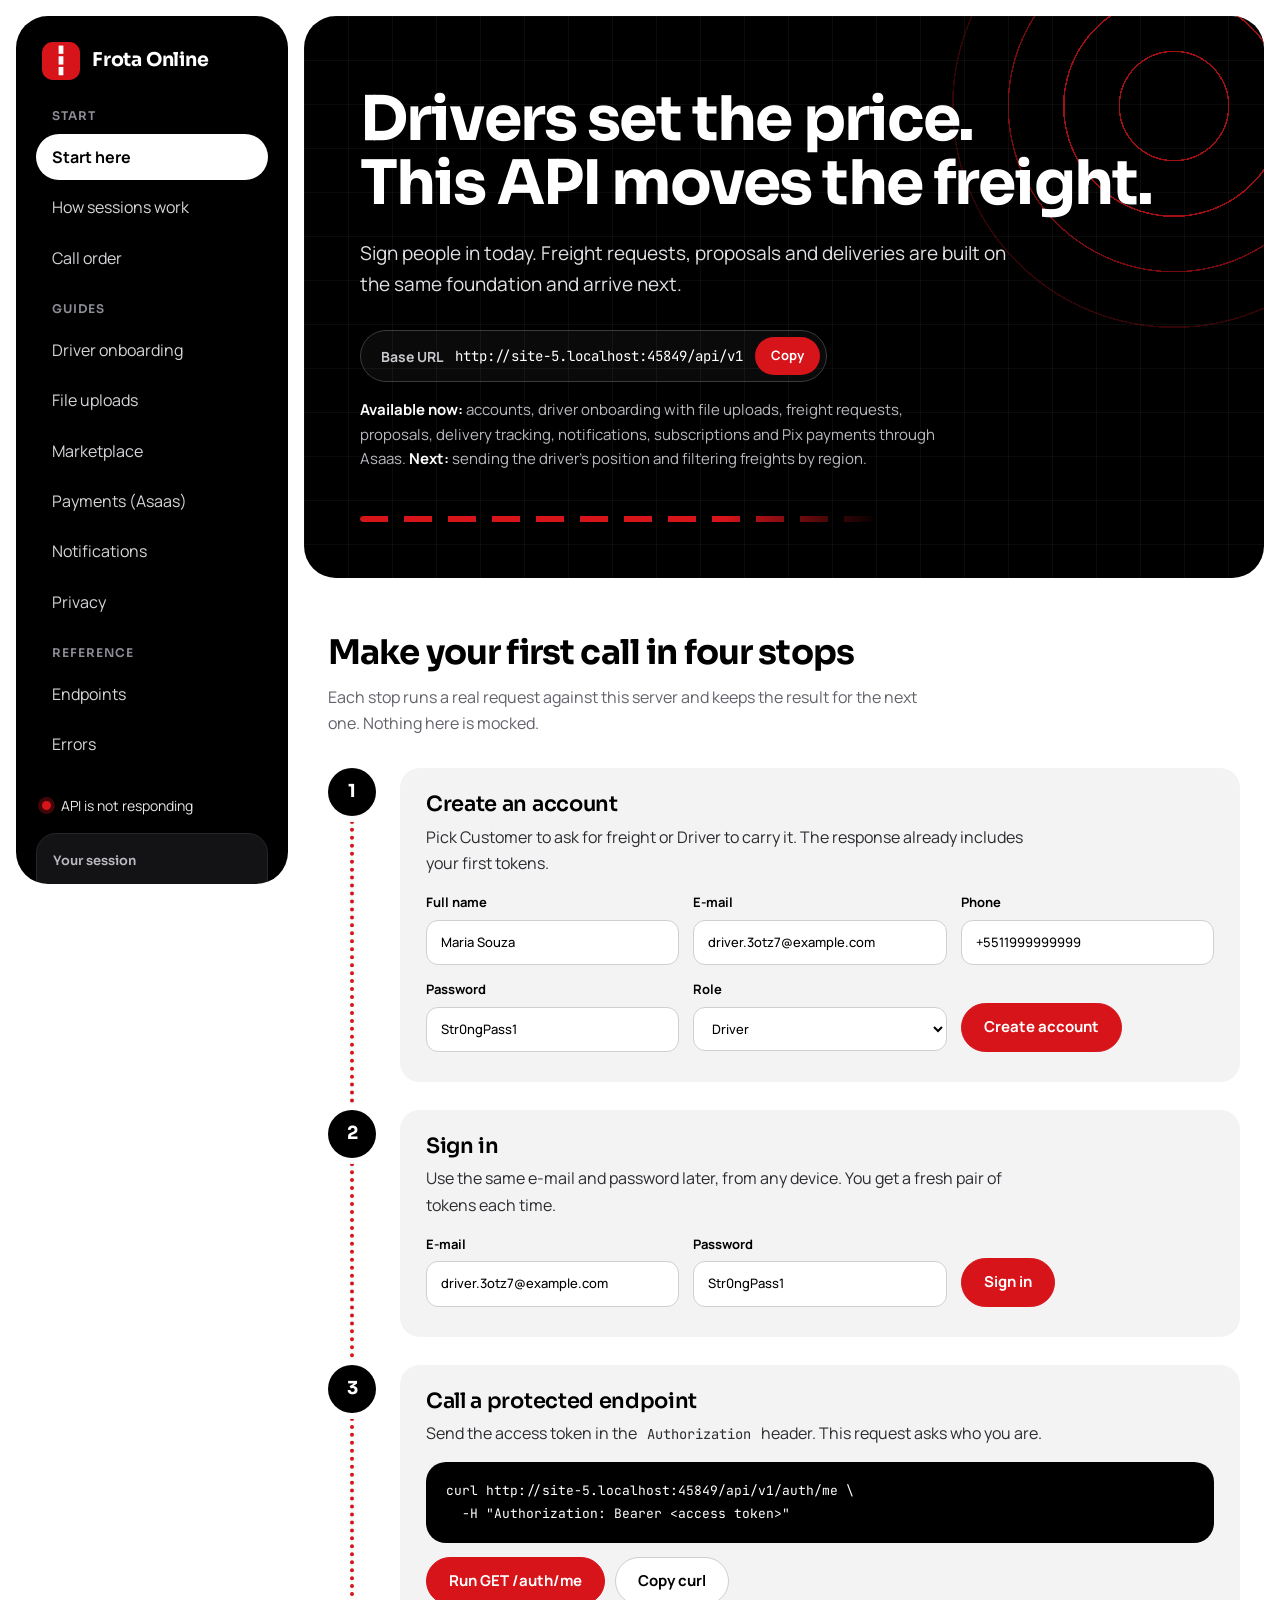
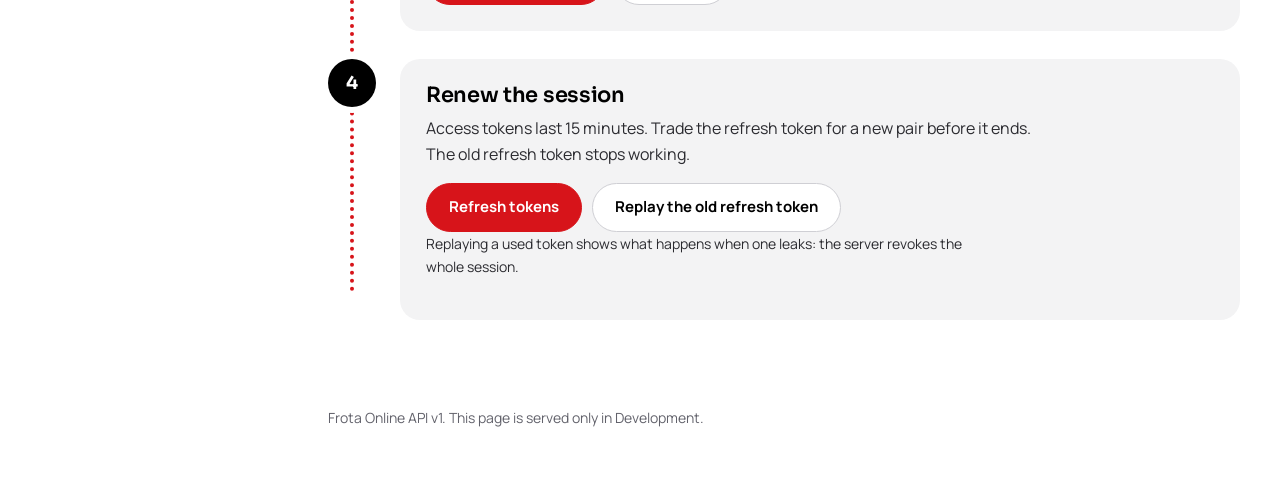
==== commit b8be138c: "Allow one free freight for drivers without a subscription Enforced when the proposal is sent and whe" ====
--- a/src/FrotaOnline.Api/wwwroot/docs/index.html
+++ b/src/FrotaOnline.Api/wwwroot/docs/index.html
@@ -306,7 +306,7 @@
             </tbody>
         </table>
       </div>
-      <p class="prose">Basic allows 3 active vehicles: adding a 4th answers <code>409 subscription.vehicle_limit</code>, and choosing Basic with more than 3 answers <code>subscription.too_many_vehicles</code>. When the server has <code>Subscriptions__RequiredToPropose=true</code>, sending a proposal without a paid period answers <code>403 subscription.required</code> (off by default).</p>
+      <p class="prose">Basic allows 3 active vehicles: adding a 4th answers <code>409 subscription.vehicle_limit</code>, and choosing Basic with more than 3 answers <code>subscription.too_many_vehicles</code>. When the server has <code>Subscriptions__RequiredToPropose=true</code>, a driver without a paid period may take <strong>one freight</strong>; after that, sending a proposal answers <code>403 subscription.required</code>. The rule applies when the proposal is sent and again when the customer approves it, so only the first approved proposal gets the free freight (the customer sees <code>409 proposal.driver_unavailable</code> on the others and picks another). A cancelled delivery gives the free freight back. Off by default.</p>
 
       <h3 class="mini">Paying a freight by Pix, split between driver and platform</h3>
 <div class="table-wrap">
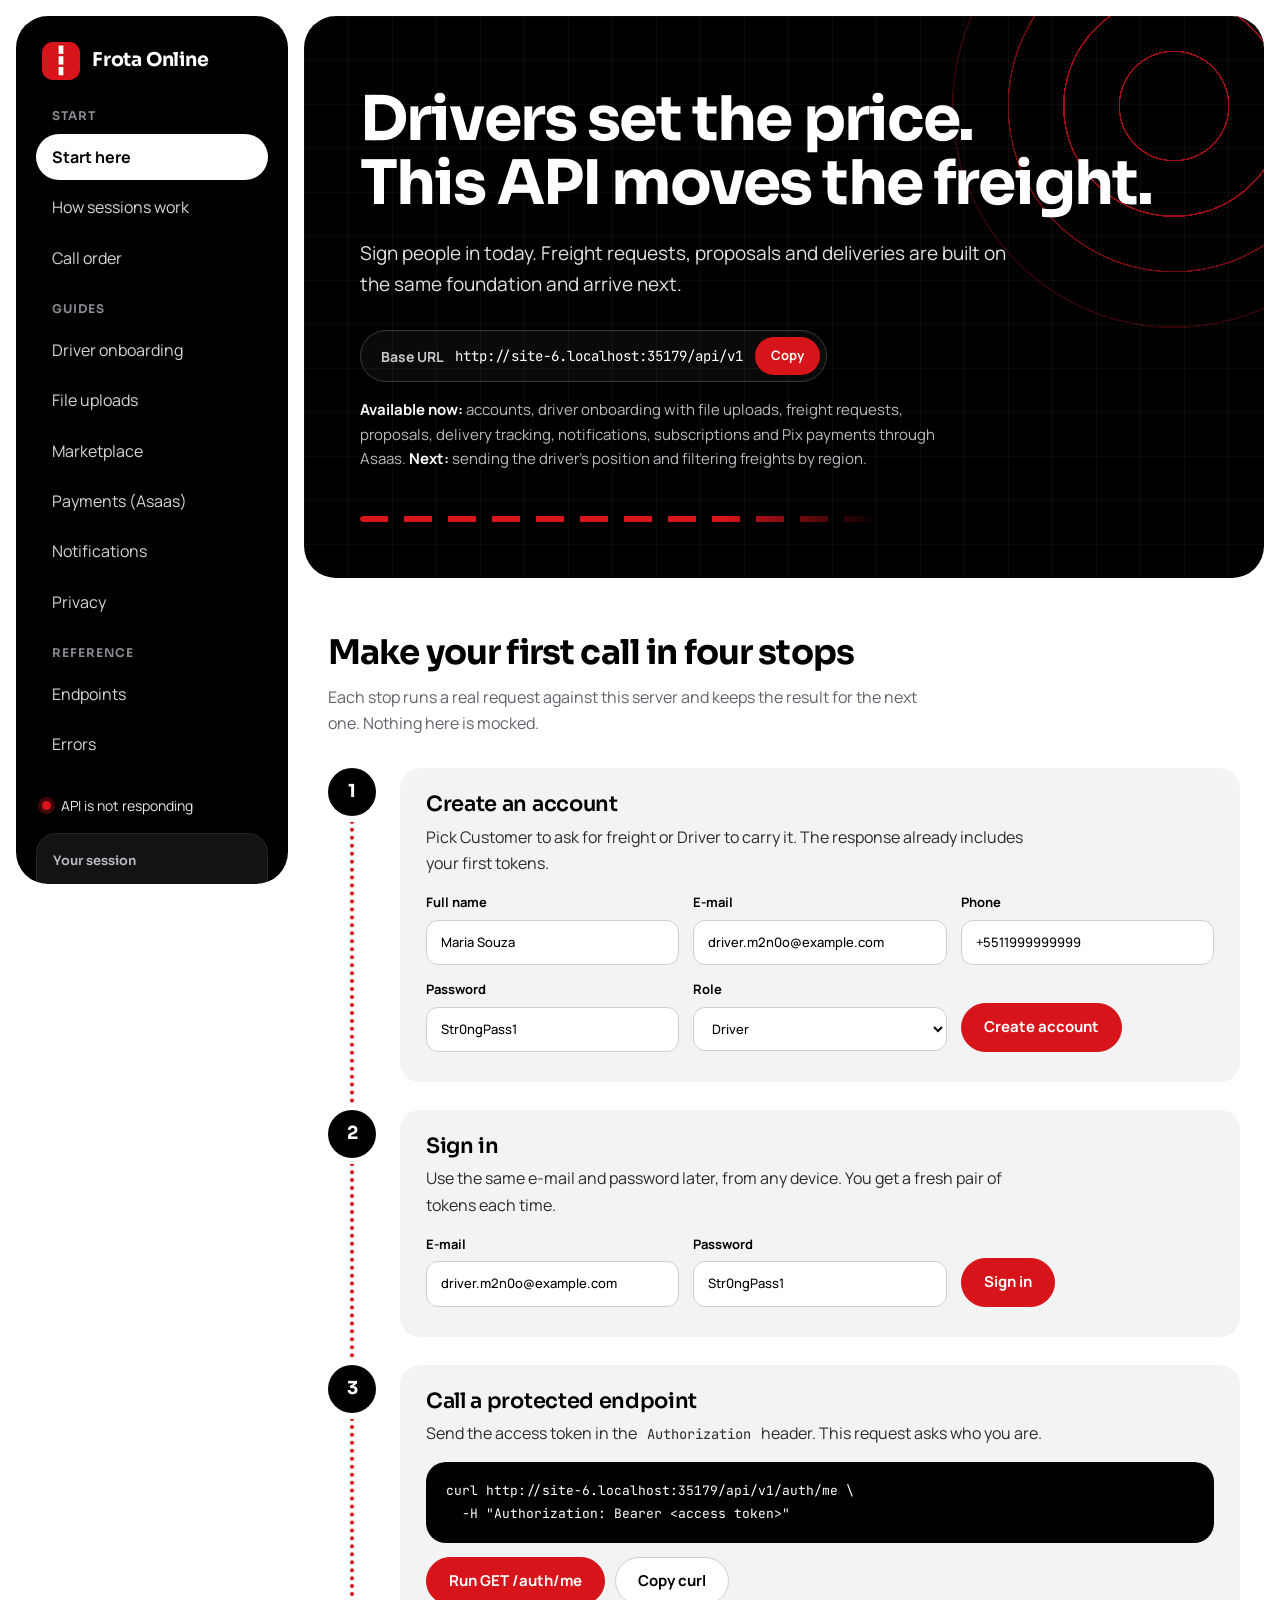
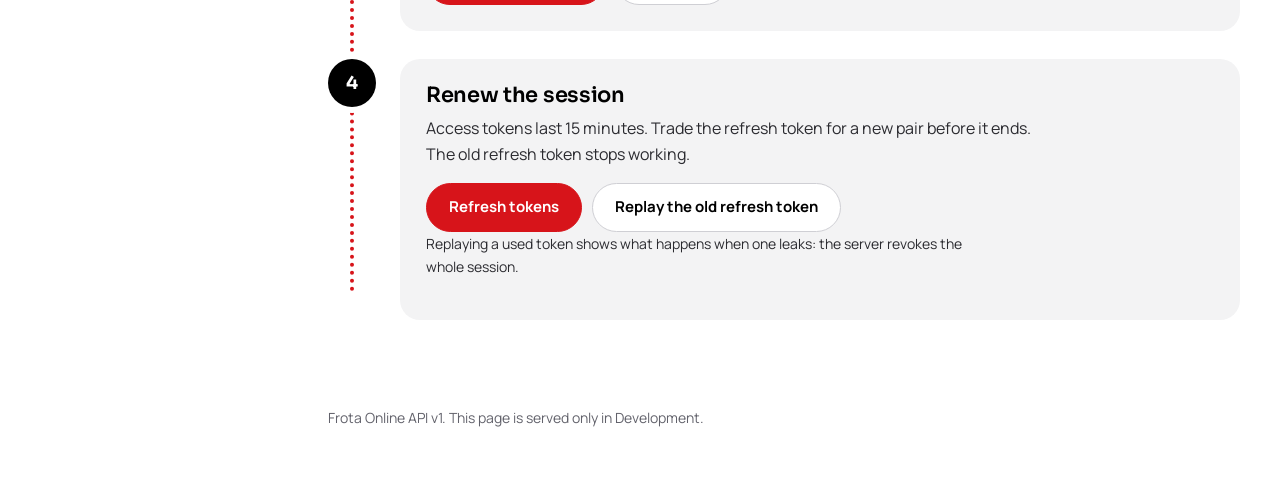
==== commit b1c11cf5: "Add journey-based documentation with a Let's try panel on every call" ====
--- a/src/FrotaOnline.Api/wwwroot/docs/index.html
+++ b/src/FrotaOnline.Api/wwwroot/docs/index.html
@@ -53,6 +53,7 @@
     </div>
 
     <div class="rail-links">
+      <a href="journeys.html">Documentation by journey</a>
       <a href="index.pt.html" hreflang="pt-BR" lang="pt-BR">Português</a>
       <a href="/swagger" target="_blank" rel="noopener">Open Swagger UI</a>
       <a href="/openapi/v1.json" target="_blank" rel="noopener">Download OpenAPI JSON</a>
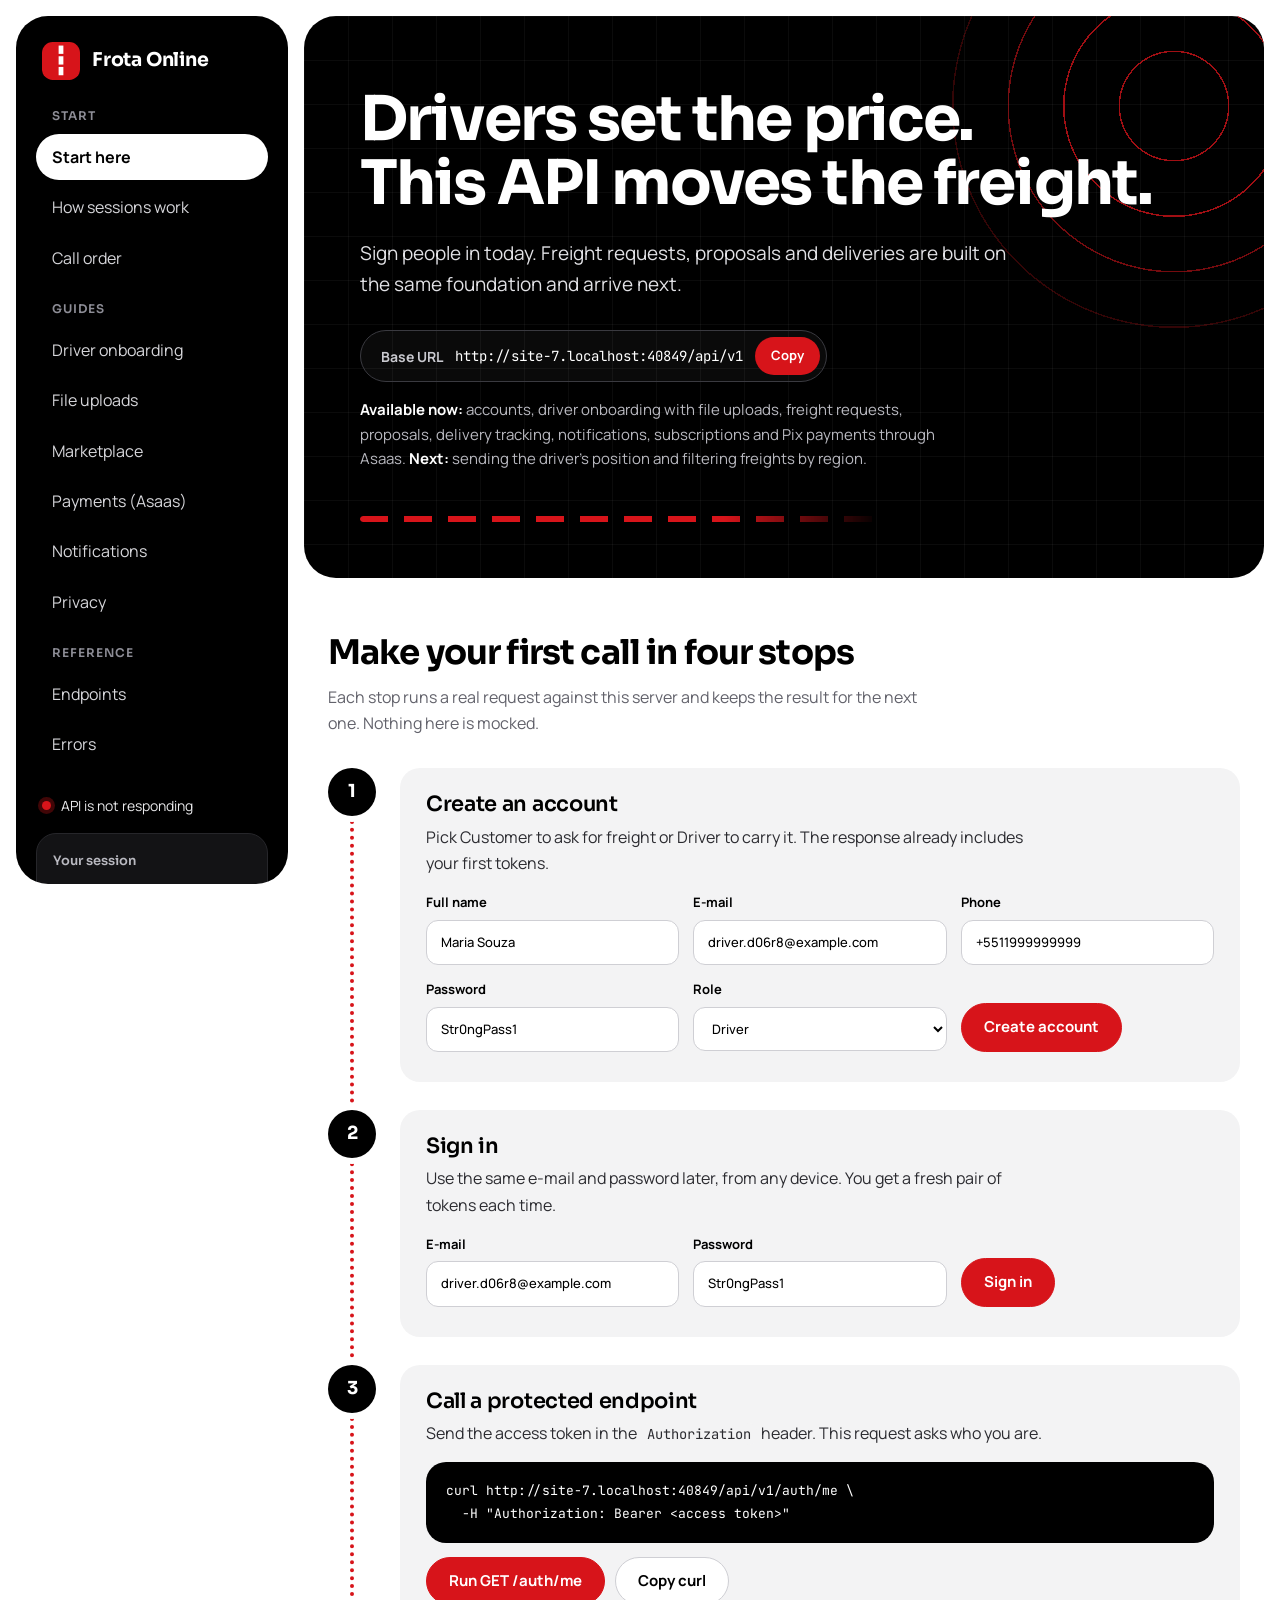
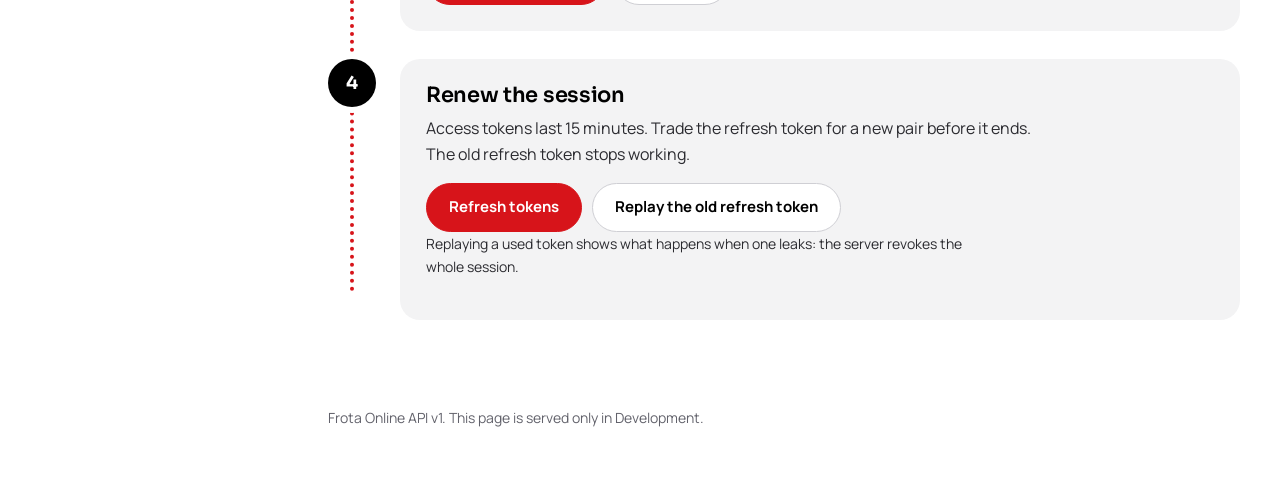
==== commit 7eaaf872: "Translate API messages to Portuguese, add lightweight delivery status endpoint and customer delivery" ====
--- a/src/FrotaOnline.Api/wwwroot/docs/index.html
+++ b/src/FrotaOnline.Api/wwwroot/docs/index.html
@@ -393,7 +393,7 @@
           <pre class="code">HTTP/1.1 409 Conflict
 {
   "title": "auth.email_in_use",
-  "detail": "This e-mail is already registered.",
+  "detail": "Este e-mail já está cadastrado.",
   "status": 409
 }</pre>
         </div>
@@ -401,7 +401,7 @@
           <h3 class="mini">A request with invalid fields</h3>
           <pre class="code">HTTP/1.1 400 Bad Request
 {
-  "title": "One or more validation errors occurred.",
+  "title": "Um ou mais erros de validação ocorreram.",
   "status": 400,
   "errors": {
     "Password": ["Password must contain a digit."]
@@ -450,7 +450,7 @@
             <tr><td>409</td><td><code>payments.driver_without_wallet_account</code></td><td>The driver has not connected a Mercado Pago account, so wallet payment is unavailable.</td></tr>
             <tr><td>409</td><td><code>payments.card_declined</code></td><td>The card was refused or its data not accepted. Nothing was charged.</td></tr>
             <tr><td>409</td><td><code>payments.in_progress</code></td><td>A card or wallet payment for this freight is still being confirmed.</td></tr>
-            <tr><td>404</td><td><code>payments.card_not_found</code></td><td>Saved card not found.</td></tr>
+            <tr><td>404</td><td><code>payments.card_not_found</code></td><td>Cartão salvo não encontrado.</td></tr>
             <tr><td>409</td><td><code>payments.price_too_low</code></td><td>The agreed price does not cover the platform fee or the provider’s minimum.</td></tr>
             <tr><td>409</td><td><code>fee.nothing_to_charge</code>, <code>fee.below_minimum</code></td><td>No fee is owed, or the balance is under the R$ 5.00 minimum charge.</td></tr>
             <tr><td>409</td><td><code>subscription.already_active</code>, <code>subscription.too_many_vehicles</code>, <code>subscription.vehicle_limit</code></td><td>A plan is already active, or the Basic plan’s 3-vehicle limit would be exceeded.</td></tr>
